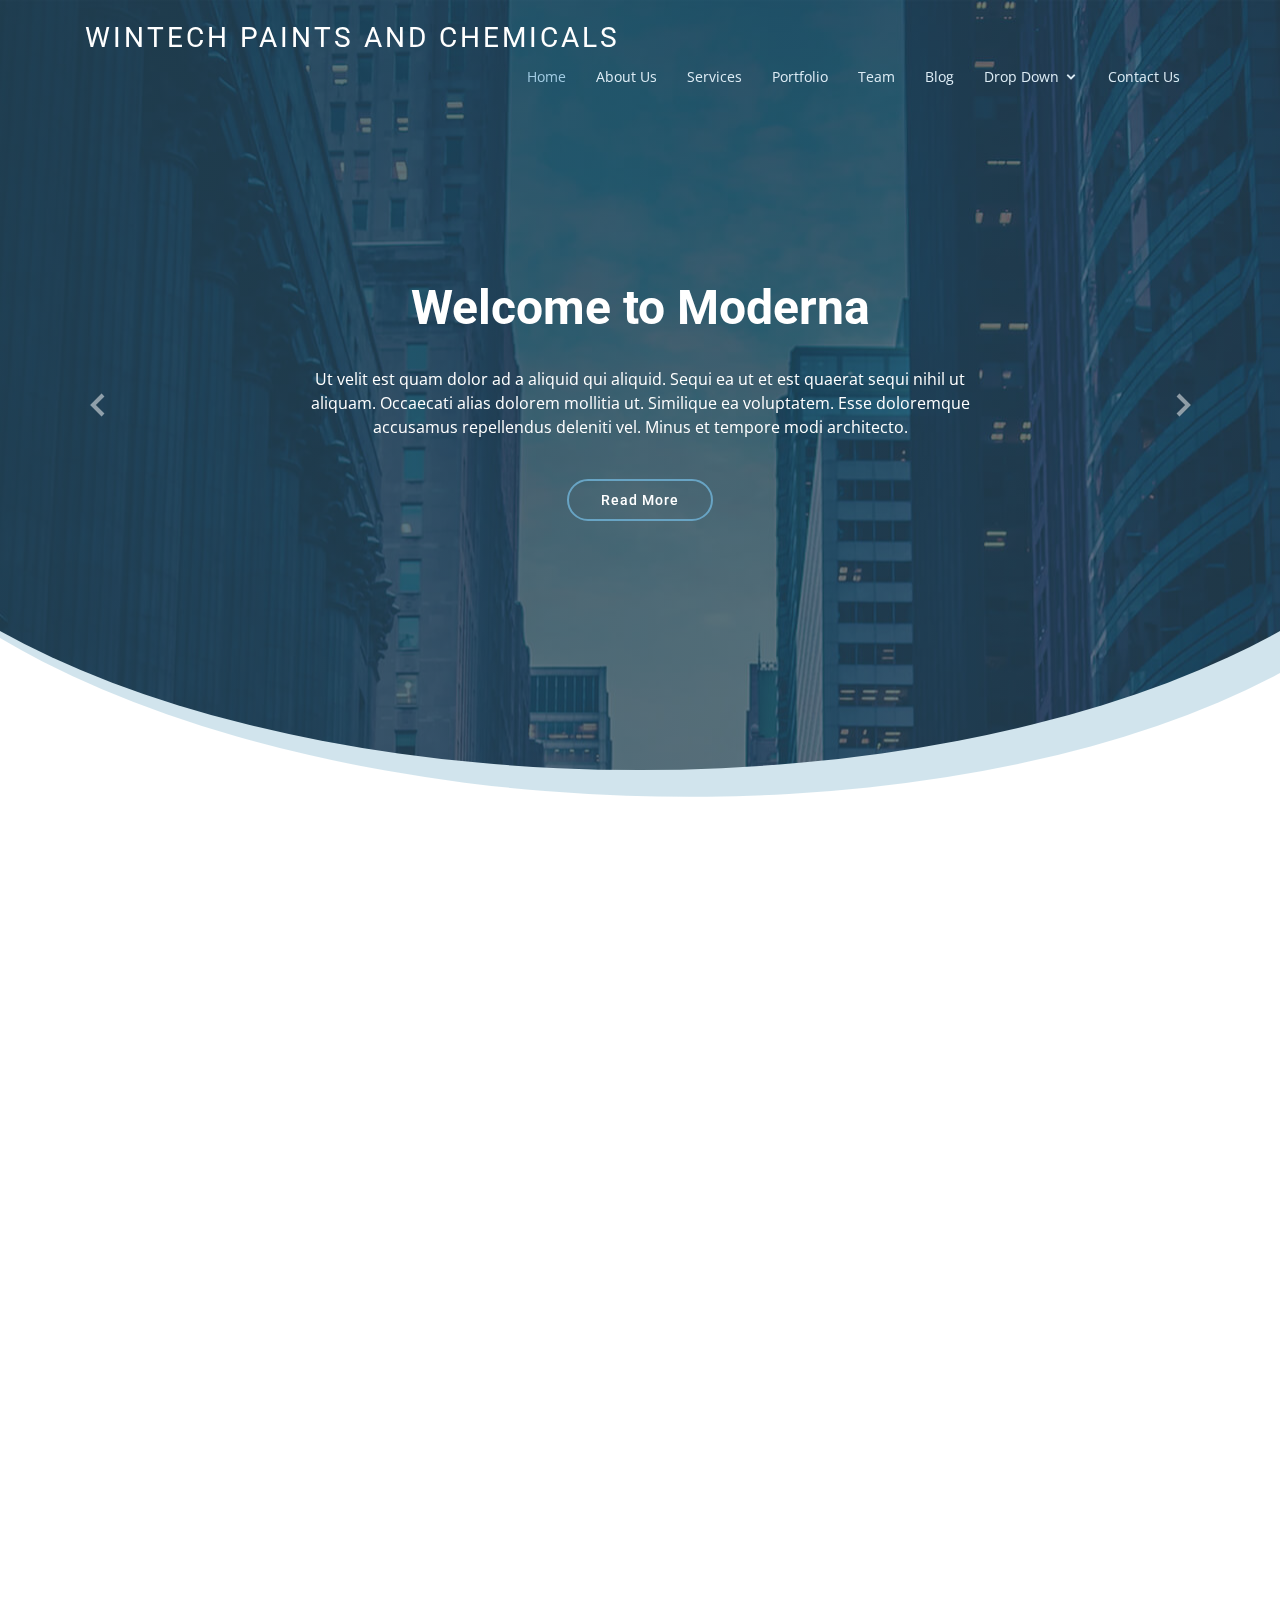
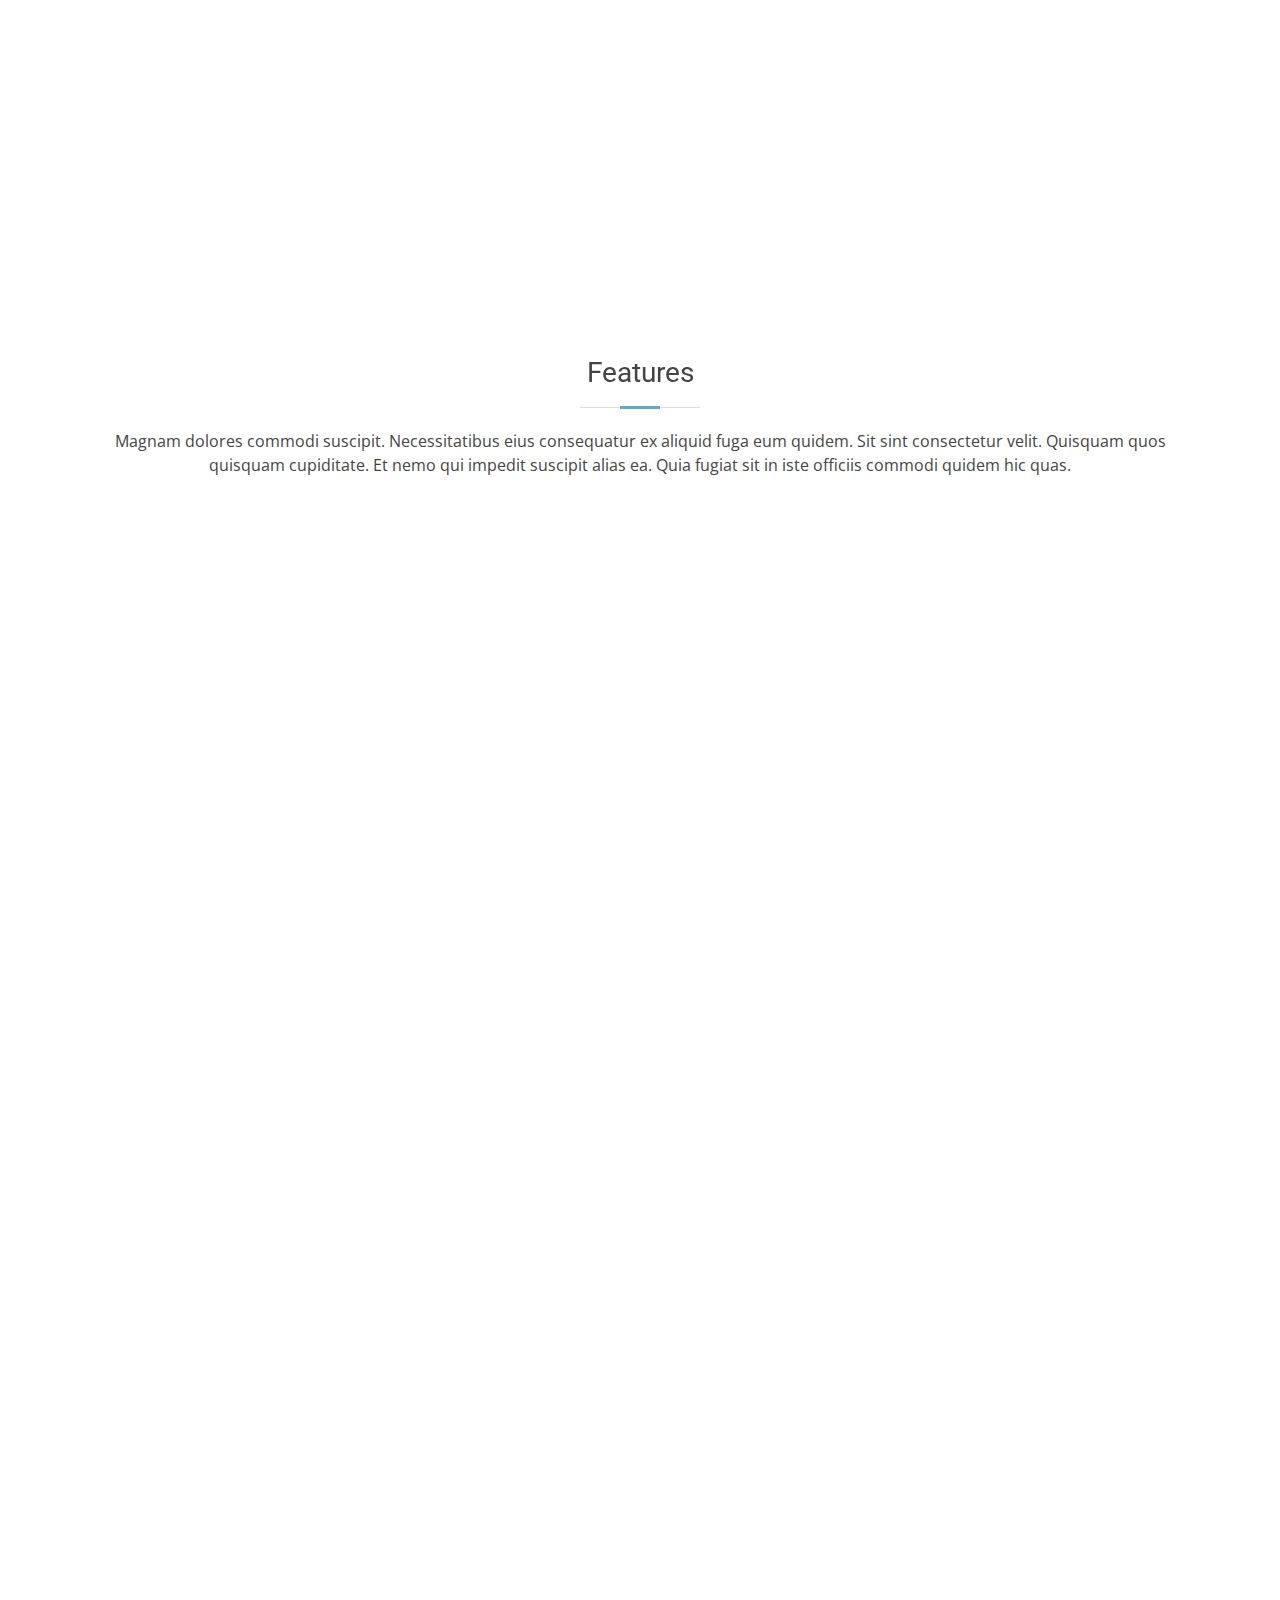
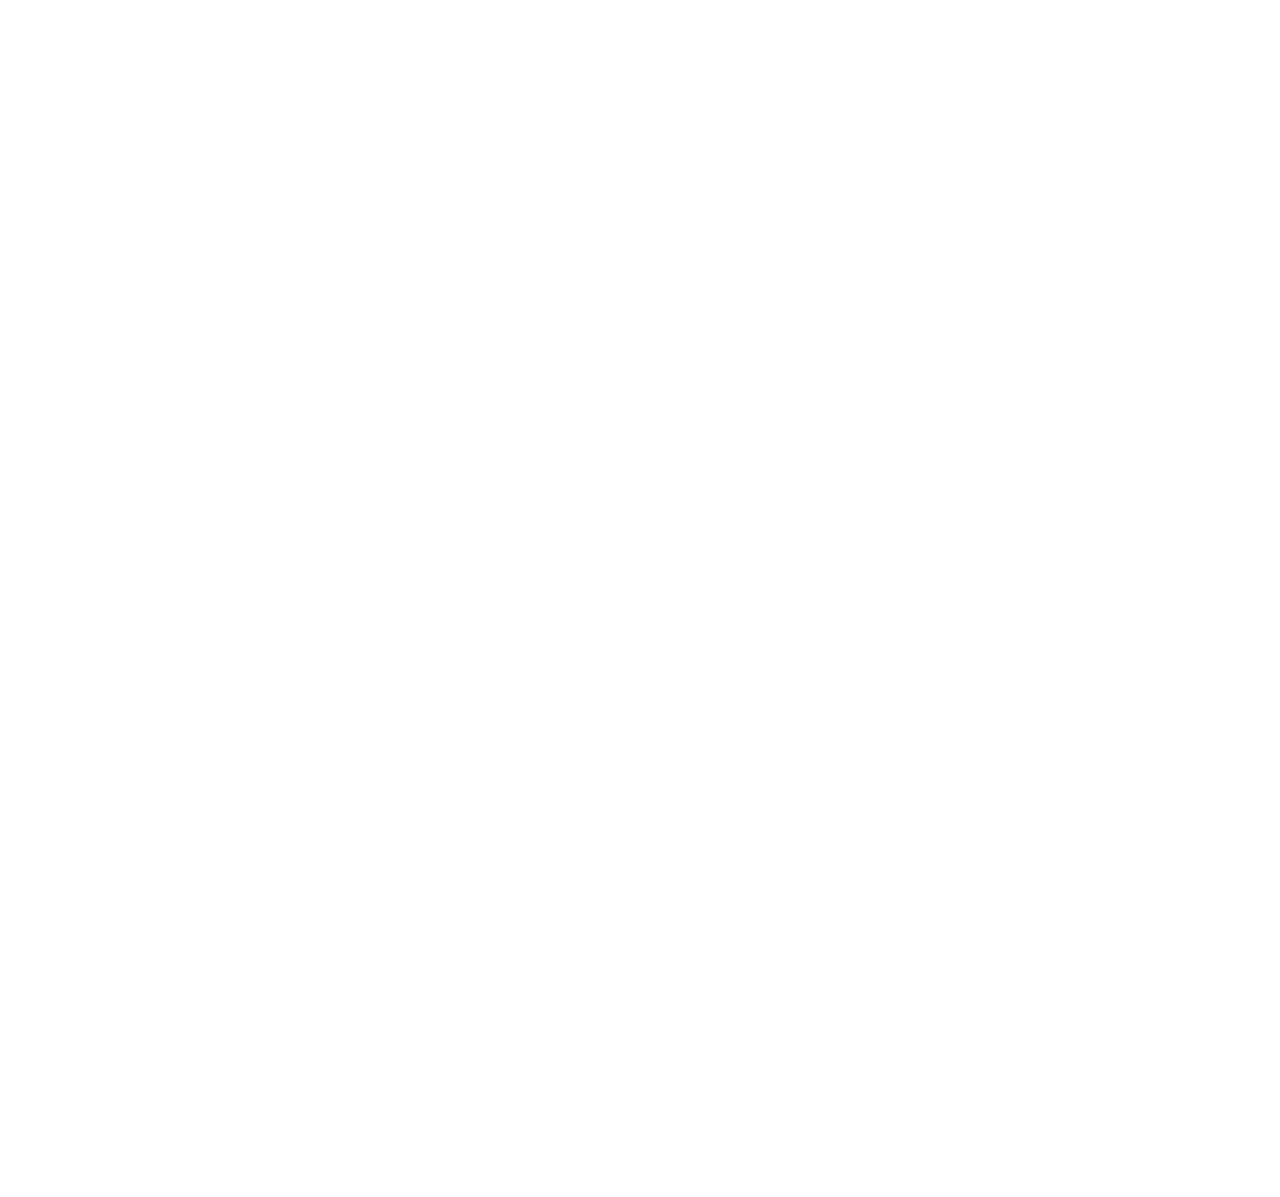
==== index.html @ ef83d068 "first commit" ====
<!DOCTYPE html>
<html lang="en">

<head>
  <meta charset="utf-8">
  <meta content="width=device-width, initial-scale=1.0" name="viewport">

  <title>Wintech paints and chemicals</title>
  <meta content="" name="descriptison">
  <meta content="" name="keywords">

  <!-- Favicons -->
  <link href="assets/img/favicon.png" rel="icon">
  <link href="assets/img/apple-touch-icon.png" rel="apple-touch-icon">

  <!-- Google Fonts -->
  <link href="https://fonts.googleapis.com/css?family=Open+Sans:300,300i,400,400i,600,600i,700,700i|Roboto:300,300i,400,400i,500,500i,700,700i&display=swap" rel="stylesheet">

  <!-- Vendor CSS Files -->
  <link href="assets/vendor/bootstrap/css/bootstrap.min.css" rel="stylesheet">
  <link href="assets/vendor/animate.css/animate.min.css" rel="stylesheet">
  <link href="assets/vendor/icofont/icofont.min.css" rel="stylesheet">
  <link href="assets/vendor/boxicons/css/boxicons.min.css" rel="stylesheet">
  <link href="assets/vendor/venobox/venobox.css" rel="stylesheet">
  <link href="assets/vendor/owl.carousel/assets/owl.carousel.min.css" rel="stylesheet">
  <link href="assets/vendor/aos/aos.css" rel="stylesheet">

  <!-- Template Main CSS File -->
  <link href="assets/css/style.css" rel="stylesheet">

  <!-- =======================================================
  * Template Name: Moderna - v2.0.0
  * Template URL: https://bootstrapmade.com/free-bootstrap-template-corporate-moderna/
  * Author: BootstrapMade.com
  * License: https://bootstrapmade.com/license/
  ======================================================== -->
</head>

<body>

  <!-- ======= Header ======= -->
  <header id="header" class="fixed-top header-transparent">
    <div class="container">

      <div class="logo float-left">
        <h1 class="text-light"><a href="index.html"><span>Wintech paints and chemicals</span></a></h1>
        <!-- Uncomment below if you prefer to use an image logo -->
        <!-- <a href="index.html"><img src="assets/img/logo.png" alt="" class="img-fluid"></a>-->
      </div>

      <nav class="nav-menu float-right d-none d-lg-block">
        <ul>
          <li class="active"><a href="index.html">Home</a></li>
          <li><a href="about.html">About Us</a></li>
          <li><a href="services.html">Services</a></li>
          <li><a href="portfolio.html">Portfolio</a></li>
          <li><a href="team.html">Team</a></li>
          <li><a href="blog.html">Blog</a></li>
          <li class="drop-down"><a href="">Drop Down</a>
            <ul>
              <li><a href="#">Drop Down 1</a></li>
              <li class="drop-down"><a href="#">Drop Down 2</a>
                <ul>
                  <li><a href="#">Deep Drop Down 1</a></li>
                  <li><a href="#">Deep Drop Down 2</a></li>
                  <li><a href="#">Deep Drop Down 3</a></li>
                  <li><a href="#">Deep Drop Down 4</a></li>
                  <li><a href="#">Deep Drop Down 5</a></li>
                </ul>
              </li>
              <li><a href="#">Drop Down 3</a></li>
              <li><a href="#">Drop Down 4</a></li>
              <li><a href="#">Drop Down 5</a></li>
            </ul>
          </li>
          <li><a href="contact.html">Contact Us</a></li>
        </ul>
      </nav><!-- .nav-menu -->

    </div>
  </header><!-- End Header -->

  <!-- ======= Hero Section ======= -->
  <section id="hero" class="d-flex justify-cntent-center align-items-center">
    <div id="heroCarousel" class="container carousel carousel-fade" data-ride="carousel">

      <!-- Slide 1 -->
      <div class="carousel-item active">
        <div class="carousel-container">
          <h2 class="animated fadeInDown">Welcome to <span>Moderna</span></h2>
          <p class="animated fadeInUp">Ut velit est quam dolor ad a aliquid qui aliquid. Sequi ea ut et est quaerat sequi nihil ut aliquam. Occaecati alias dolorem mollitia ut. Similique ea voluptatem. Esse doloremque accusamus repellendus deleniti vel. Minus et tempore modi architecto.</p>
          <a href="" class="btn-get-started animated fadeInUp">Read More</a>
        </div>
      </div>

      <!-- Slide 2 -->
      <div class="carousel-item">
        <div class="carousel-container">
          <h2 class="animated fadeInDown">Lorem Ipsum Dolor</h2>
          <p class="animated fadeInUp">Ut velit est quam dolor ad a aliquid qui aliquid. Sequi ea ut et est quaerat sequi nihil ut aliquam. Occaecati alias dolorem mollitia ut. Similique ea voluptatem. Esse doloremque accusamus repellendus deleniti vel. Minus et tempore modi architecto.</p>
          <a href="" class="btn-get-started animated fadeInUp">Read More</a>
        </div>
      </div>

      <!-- Slide 3 -->
      <div class="carousel-item">
        <div class="carousel-container">
          <h2 class="animated fadeInDown">Sequi ea ut et est quaerat</h2>
          <p class="animated fadeInUp">Ut velit est quam dolor ad a aliquid qui aliquid. Sequi ea ut et est quaerat sequi nihil ut aliquam. Occaecati alias dolorem mollitia ut. Similique ea voluptatem. Esse doloremque accusamus repellendus deleniti vel. Minus et tempore modi architecto.</p>
          <a href="" class="btn-get-started animated fadeInUp">Read More</a>
        </div>
      </div>

      <a class="carousel-control-prev" href="#heroCarousel" role="button" data-slide="prev">
        <span class="carousel-control-prev-icon bx bx-chevron-left" aria-hidden="true"></span>
        <span class="sr-only">Previous</span>
      </a>

      <a class="carousel-control-next" href="#heroCarousel" role="button" data-slide="next">
        <span class="carousel-control-next-icon bx bx-chevron-right" aria-hidden="true"></span>
        <span class="sr-only">Next</span>
      </a>

    </div>
  </section><!-- End Hero -->

  <main id="main">

    <!-- ======= Services Section ======= -->
    <section class="services">
      <div class="container">

        <div class="row">
          <div class="col-md-6 col-lg-3 d-flex align-items-stretch" data-aos="fade-up">
            <div class="icon-box icon-box-pink">
              <div class="icon"><i class="bx bxl-dribbble"></i></div>
              <h4 class="title"><a href="">Lorem Ipsum</a></h4>
              <p class="description">Voluptatum deleniti atque corrupti quos dolores et quas molestias excepturi sint occaecati cupiditate non provident</p>
            </div>
          </div>

          <div class="col-md-6 col-lg-3 d-flex align-items-stretch" data-aos="fade-up" data-aos-delay="100">
            <div class="icon-box icon-box-cyan">
              <div class="icon"><i class="bx bx-file"></i></div>
              <h4 class="title"><a href="">Sed ut perspiciatis</a></h4>
              <p class="description">Duis aute irure dolor in reprehenderit in voluptate velit esse cillum dolore eu fugiat nulla pariatur</p>
            </div>
          </div>

          <div class="col-md-6 col-lg-3 d-flex align-items-stretch" data-aos="fade-up" data-aos-delay="200">
            <div class="icon-box icon-box-green">
              <div class="icon"><i class="bx bx-tachometer"></i></div>
              <h4 class="title"><a href="">Magni Dolores</a></h4>
              <p class="description">Excepteur sint occaecat cupidatat non proident, sunt in culpa qui officia deserunt mollit anim id est laborum</p>
            </div>
          </div>

          <div class="col-md-6 col-lg-3 d-flex align-items-stretch" data-aos="fade-up" data-aos-delay="200">
            <div class="icon-box icon-box-blue">
              <div class="icon"><i class="bx bx-world"></i></div>
              <h4 class="title"><a href="">Nemo Enim</a></h4>
              <p class="description">At vero eos et accusamus et iusto odio dignissimos ducimus qui blanditiis praesentium voluptatum deleniti atque</p>
            </div>
          </div>

        </div>

      </div>
    </section><!-- End Services Section -->

    <!-- ======= Why Us Section ======= -->
    <section class="why-us section-bg" data-aos="fade-up" date-aos-delay="200">
      <div class="container">

        <div class="row">
          <div class="col-lg-6 video-box">
            <img src="assets/img/why-us.jpg" class="img-fluid" alt="">
            <a href="https://www.youtube.com/watch?v=jDDaplaOz7Q" class="venobox play-btn mb-4" data-vbtype="video" data-autoplay="true"></a>
          </div>

          <div class="col-lg-6 d-flex flex-column justify-content-center p-5">

            <div class="icon-box">
              <div class="icon"><i class="bx bx-fingerprint"></i></div>
              <h4 class="title"><a href="">Lorem Ipsum</a></h4>
              <p class="description">Voluptatum deleniti atque corrupti quos dolores et quas molestias excepturi sint occaecati cupiditate non provident</p>
            </div>

            <div class="icon-box">
              <div class="icon"><i class="bx bx-gift"></i></div>
              <h4 class="title"><a href="">Nemo Enim</a></h4>
              <p class="description">At vero eos et accusamus et iusto odio dignissimos ducimus qui blanditiis praesentium voluptatum deleniti atque</p>
            </div>

          </div>
        </div>

      </div>
    </section><!-- End Why Us Section -->

    <!-- ======= Features Section ======= -->
    <section class="features">
      <div class="container">

        <div class="section-title">
          <h2>Features</h2>
          <p>Magnam dolores commodi suscipit. Necessitatibus eius consequatur ex aliquid fuga eum quidem. Sit sint consectetur velit. Quisquam quos quisquam cupiditate. Et nemo qui impedit suscipit alias ea. Quia fugiat sit in iste officiis commodi quidem hic quas.</p>
        </div>

        <div class="row" data-aos="fade-up">
          <div class="col-md-5">
            <img src="assets/img/features-1.svg" class="img-fluid" alt="">
          </div>
          <div class="col-md-7 pt-4">
            <h3>Voluptatem dignissimos provident quasi corporis voluptates sit assumenda.</h3>
            <p class="font-italic">
              Lorem ipsum dolor sit amet, consectetur adipiscing elit, sed do eiusmod tempor incididunt ut labore et dolore
              magna aliqua.
            </p>
            <ul>
              <li><i class="icofont-check"></i> Ullamco laboris nisi ut aliquip ex ea commodo consequat.</li>
              <li><i class="icofont-check"></i> Duis aute irure dolor in reprehenderit in voluptate velit.</li>
            </ul>
          </div>
        </div>

        <div class="row" data-aos="fade-up">
          <div class="col-md-5 order-1 order-md-2">
            <img src="assets/img/features-2.svg" class="img-fluid" alt="">
          </div>
          <div class="col-md-7 pt-5 order-2 order-md-1">
            <h3>Corporis temporibus maiores provident</h3>
            <p class="font-italic">
              Lorem ipsum dolor sit amet, consectetur adipiscing elit, sed do eiusmod tempor incididunt ut labore et dolore
              magna aliqua.
            </p>
            <p>
              Ullamco laboris nisi ut aliquip ex ea commodo consequat. Duis aute irure dolor in reprehenderit in voluptate
              velit esse cillum dolore eu fugiat nulla pariatur. Excepteur sint occaecat cupidatat non proident, sunt in
              culpa qui officia deserunt mollit anim id est laborum
            </p>
          </div>
        </div>

        <div class="row" data-aos="fade-up">
          <div class="col-md-5">
            <img src="assets/img/features-3.svg" class="img-fluid" alt="">
          </div>
          <div class="col-md-7 pt-5">
            <h3>Sunt consequatur ad ut est nulla consectetur reiciendis animi voluptas</h3>
            <p>Cupiditate placeat cupiditate placeat est ipsam culpa. Delectus quia minima quod. Sunt saepe odit aut quia voluptatem hic voluptas dolor doloremque.</p>
            <ul>
              <li><i class="icofont-check"></i> Ullamco laboris nisi ut aliquip ex ea commodo consequat.</li>
              <li><i class="icofont-check"></i> Duis aute irure dolor in reprehenderit in voluptate velit.</li>
              <li><i class="icofont-check"></i> Facilis ut et voluptatem aperiam. Autem soluta ad fugiat.</li>
            </ul>
          </div>
        </div>

        <div class="row" data-aos="fade-up">
          <div class="col-md-5 order-1 order-md-2">
            <img src="assets/img/features-4.svg" class="img-fluid" alt="">
          </div>
          <div class="col-md-7 pt-5 order-2 order-md-1">
            <h3>Quas et necessitatibus eaque impedit ipsum animi consequatur incidunt in</h3>
            <p class="font-italic">
              Lorem ipsum dolor sit amet, consectetur adipiscing elit, sed do eiusmod tempor incididunt ut labore et dolore
              magna aliqua.
            </p>
            <p>
              Ullamco laboris nisi ut aliquip ex ea commodo consequat. Duis aute irure dolor in reprehenderit in voluptate
              velit esse cillum dolore eu fugiat nulla pariatur. Excepteur sint occaecat cupidatat non proident, sunt in
              culpa qui officia deserunt mollit anim id est laborum
            </p>
          </div>
        </div>

      </div>
    </section><!-- End Features Section -->

  </main><!-- End #main -->

  <!-- ======= Footer ======= -->
  <footer id="footer" data-aos="fade-up" data-aos-easing="ease-in-out" data-aos-duration="500">

    <div class="footer-newsletter">
      <div class="container">
        <div class="row">
          <div class="col-lg-6">
            <h4>Our Newsletter</h4>
            <p>Tamen quem nulla quae legam multos aute sint culpa legam noster magna</p>
          </div>
          <div class="col-lg-6">
            <form action="" method="post">
              <input type="email" name="email"><input type="submit" value="Subscribe">
            </form>
          </div>
        </div>
      </div>
    </div>

    <div class="footer-top">
      <div class="container">
        <div class="row">

          <div class="col-lg-3 col-md-6 footer-links">
            <h4>Useful Links</h4>
            <ul>
              <li><i class="bx bx-chevron-right"></i> <a href="#">Home</a></li>
              <li><i class="bx bx-chevron-right"></i> <a href="#">About us</a></li>
              <li><i class="bx bx-chevron-right"></i> <a href="#">Services</a></li>
              <li><i class="bx bx-chevron-right"></i> <a href="#">Terms of service</a></li>
              <li><i class="bx bx-chevron-right"></i> <a href="#">Privacy policy</a></li>
            </ul>
          </div>

          <div class="col-lg-3 col-md-6 footer-links">
            <h4>Our Services</h4>
            <ul>
              <li><i class="bx bx-chevron-right"></i> <a href="#">Web Design</a></li>
              <li><i class="bx bx-chevron-right"></i> <a href="#">Web Development</a></li>
              <li><i class="bx bx-chevron-right"></i> <a href="#">Product Management</a></li>
              <li><i class="bx bx-chevron-right"></i> <a href="#">Marketing</a></li>
              <li><i class="bx bx-chevron-right"></i> <a href="#">Graphic Design</a></li>
            </ul>
          </div>

          <div class="col-lg-3 col-md-6 footer-contact">
            <h4>Contact Us</h4>
            <p>
              A108 Adam Street <br>
              New York, NY 535022<br>
              United States <br><br>
              <strong>Phone:</strong> +1 5589 55488 55<br>
              <strong>Email:</strong> info@example.com<br>
            </p>

          </div>

          <div class="col-lg-3 col-md-6 footer-info">
            <h3>About Moderna</h3>
            <p>Cras fermentum odio eu feugiat lide par naso tierra. Justo eget nada terra videa magna derita valies darta donna mare fermentum iaculis eu non diam phasellus.</p>
            <div class="social-links mt-3">
              <a href="#" class="twitter"><i class="bx bxl-twitter"></i></a>
              <a href="#" class="facebook"><i class="bx bxl-facebook"></i></a>
              <a href="#" class="instagram"><i class="bx bxl-instagram"></i></a>
              <a href="#" class="linkedin"><i class="bx bxl-linkedin"></i></a>
            </div>
          </div>

        </div>
      </div>
    </div>

    <div class="container">
      <div class="copyright">
        &copy; Copyright <strong><span>Moderna</span></strong>. All Rights Reserved
      </div>
      <div class="credits">
        <!-- All the links in the footer should remain intact. -->
        <!-- You can delete the links only if you purchased the pro version. -->
        <!-- Licensing information: https://bootstrapmade.com/license/ -->
        <!-- Purchase the pro version with working PHP/AJAX contact form: https://bootstrapmade.com/free-bootstrap-template-corporate-moderna/ -->
        Designed by <a href="https://bootstrapmade.com/">BootstrapMade</a>
      </div>
    </div>
  </footer><!-- End Footer -->

  <a href="#" class="back-to-top"><i class="icofont-simple-up"></i></a>

  <!-- Vendor JS Files -->
  <script src="assets/vendor/jquery/jquery.min.js"></script>
  <script src="assets/vendor/bootstrap/js/bootstrap.bundle.min.js"></script>
  <script src="assets/vendor/jquery.easing/jquery.easing.min.js"></script>
  <script src="assets/vendor/php-email-form/validate.js"></script>
  <script src="assets/vendor/venobox/venobox.min.js"></script>
  <script src="assets/vendor/waypoints/jquery.waypoints.min.js"></script>
  <script src="assets/vendor/counterup/counterup.min.js"></script>
  <script src="assets/vendor/owl.carousel/owl.carousel.min.js"></script>
  <script src="assets/vendor/isotope-layout/isotope.pkgd.min.js"></script>
  <script src="assets/vendor/aos/aos.js"></script>

  <!-- Template Main JS File -->
  <script src="assets/js/main.js"></script>

</body>

</html>
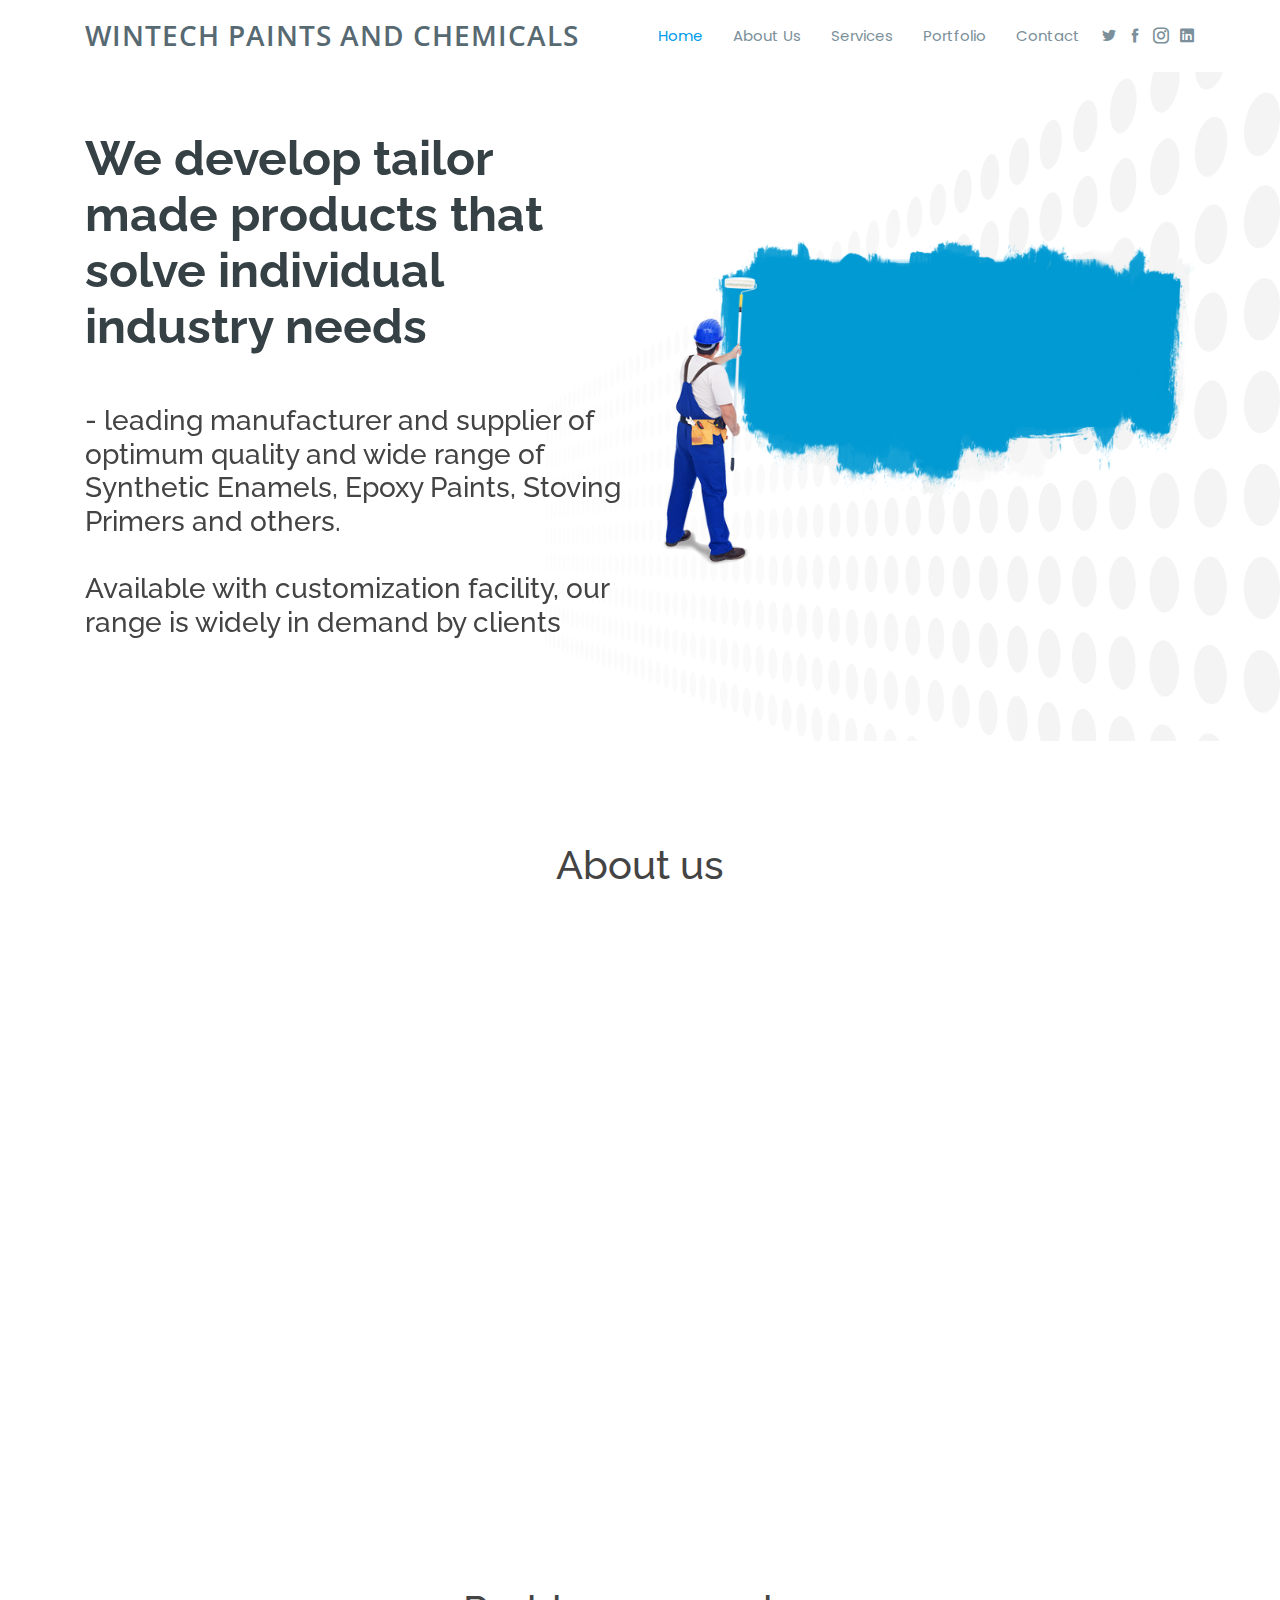
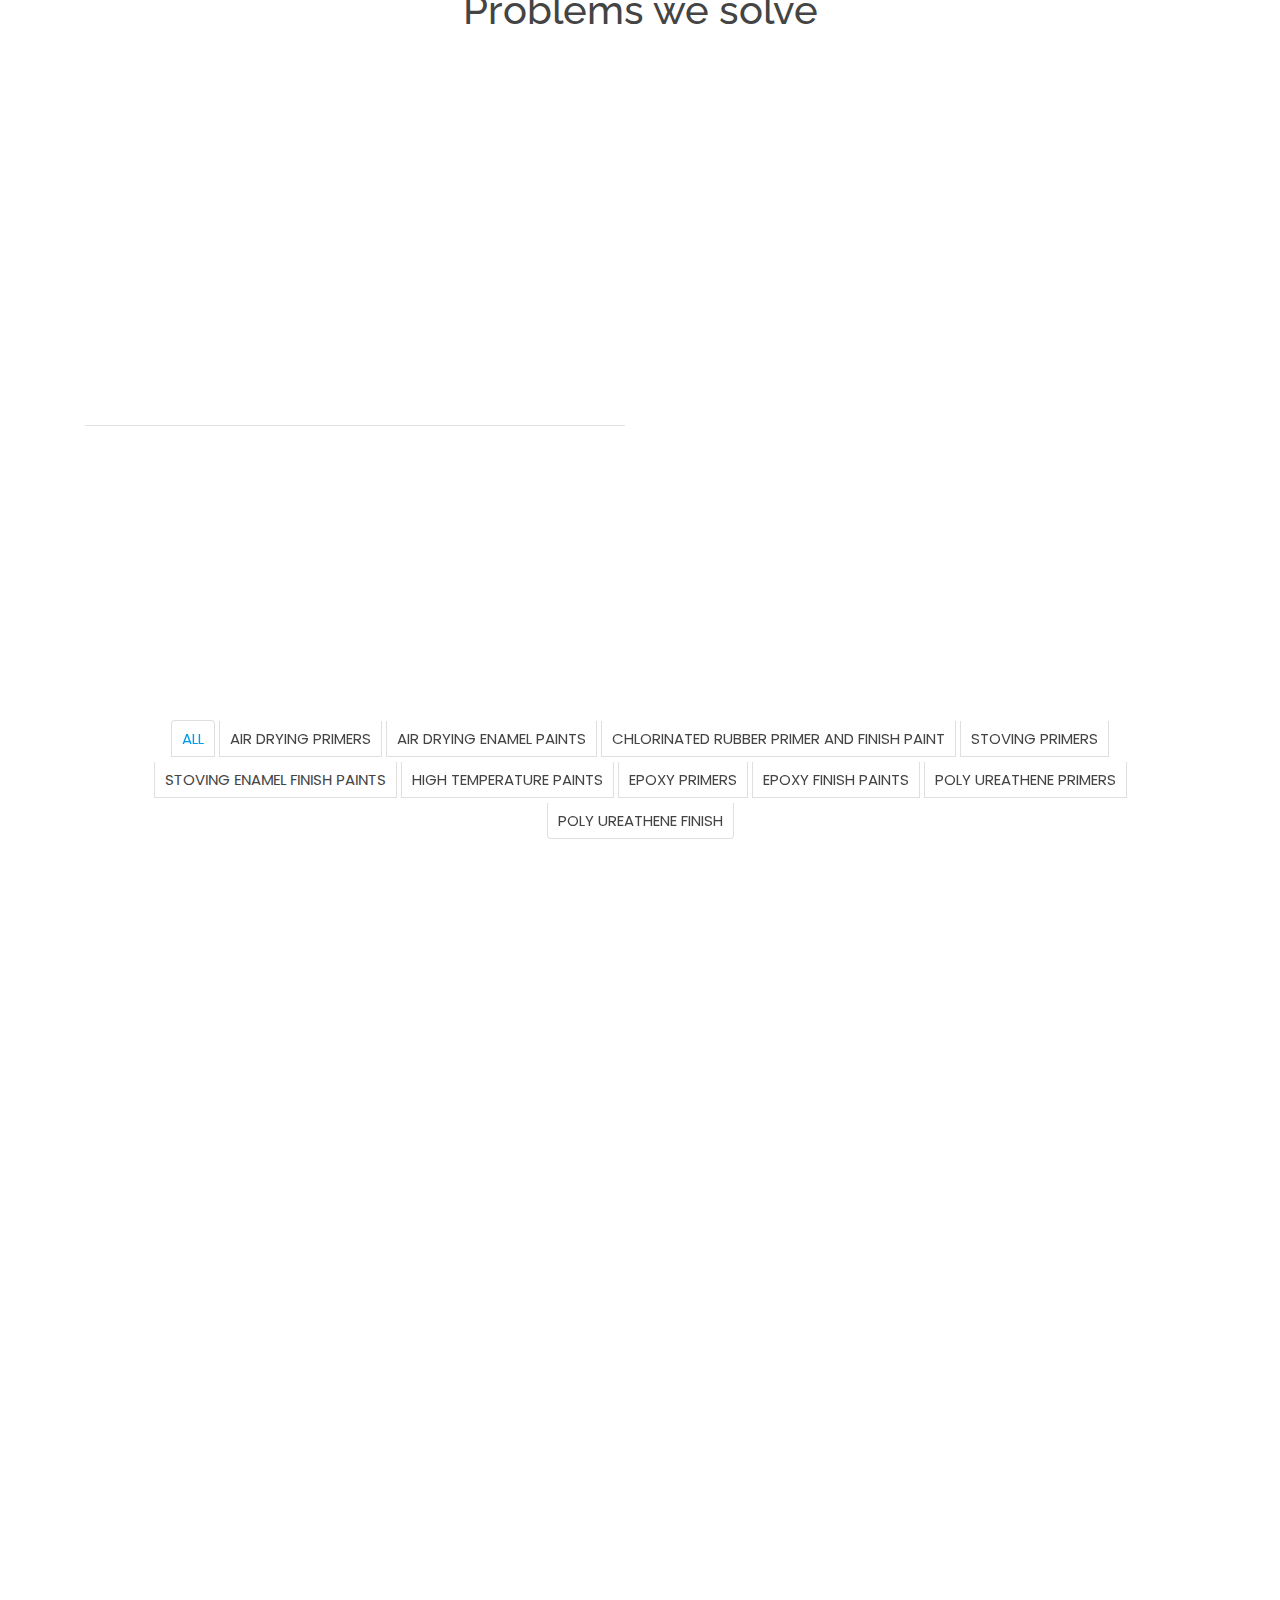
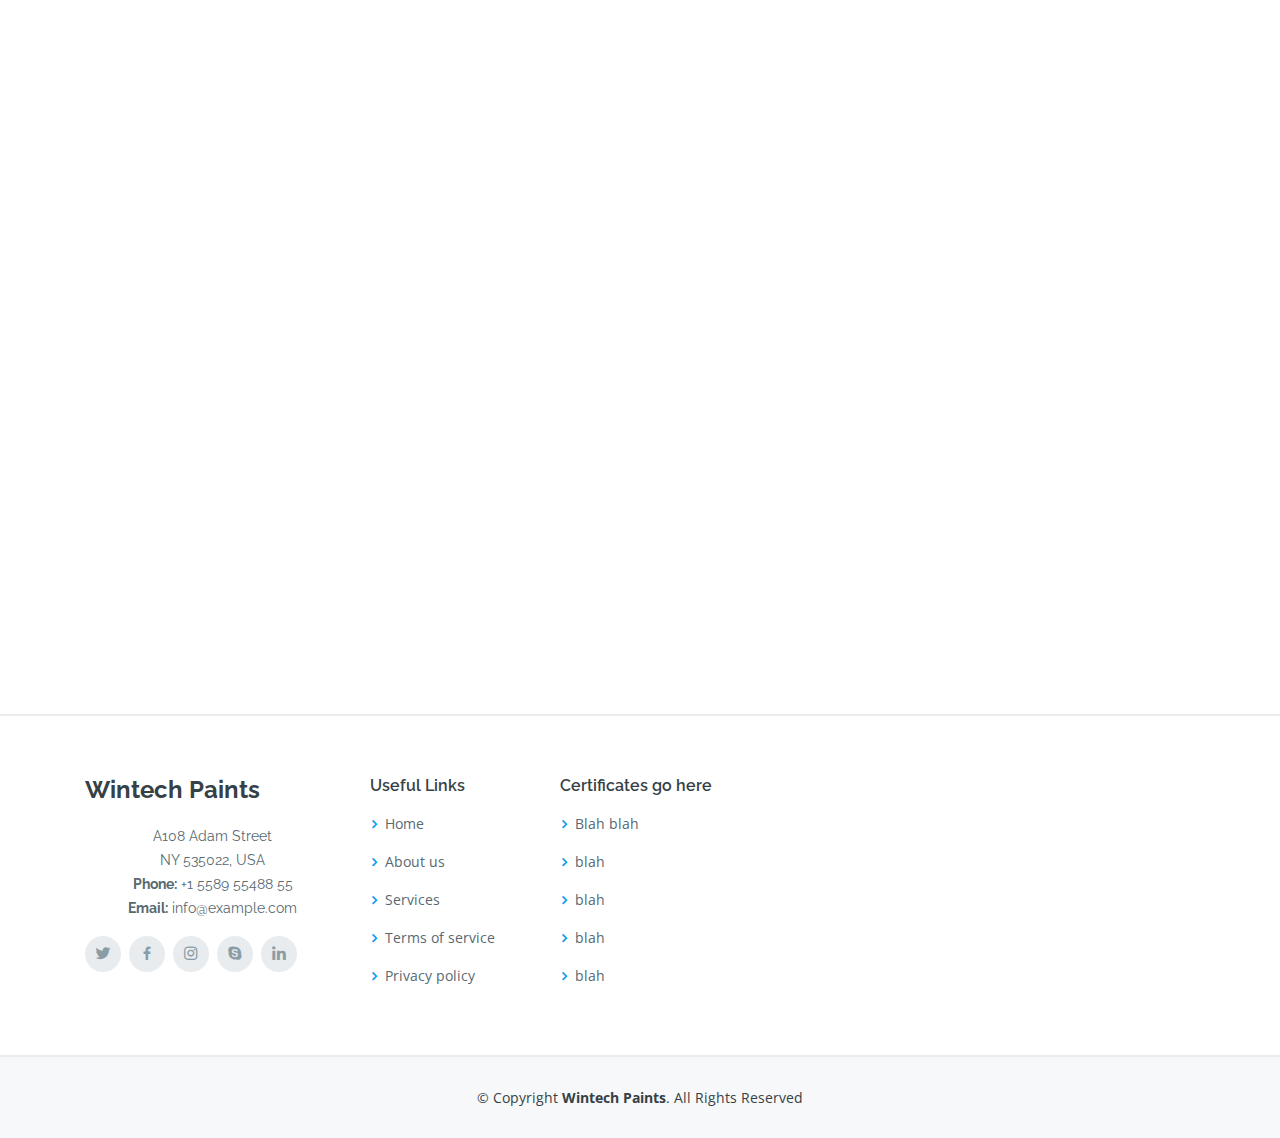
==== commit 5f61961a: "latest commits" ====
--- a/index.html
+++ b/index.html
@@ -1,11 +1,11 @@
-<!DOCTYPE html>
+  <!DOCTYPE html>
 <html lang="en">
 
-<head>
+<head style="background-image: url("assets/img/colors.png");>
   <meta charset="utf-8">
   <meta content="width=device-width, initial-scale=1.0" name="viewport">
 
-  <title>Wintech paints and chemicals</title>
+  <title>WINTECH PAINTS AND CHEMICALS</title>
   <meta content="" name="descriptison">
   <meta content="" name="keywords">
 
@@ -14,11 +14,10 @@
   <link href="assets/img/apple-touch-icon.png" rel="apple-touch-icon">
 
   <!-- Google Fonts -->
-  <link href="https://fonts.googleapis.com/css?family=Open+Sans:300,300i,400,400i,600,600i,700,700i|Roboto:300,300i,400,400i,500,500i,700,700i&display=swap" rel="stylesheet">
+  <link href="https://fonts.googleapis.com/css?family=Open+Sans:300,300i,400,400i,600,600i,700,700i|Raleway:300,300i,400,400i,500,500i,600,600i,700,700i|Poppins:300,300i,400,400i,500,500i,600,600i,700,700i" rel="stylesheet">
 
   <!-- Vendor CSS Files -->
   <link href="assets/vendor/bootstrap/css/bootstrap.min.css" rel="stylesheet">
-  <link href="assets/vendor/animate.css/animate.min.css" rel="stylesheet">
   <link href="assets/vendor/icofont/icofont.min.css" rel="stylesheet">
   <link href="assets/vendor/boxicons/css/boxicons.min.css" rel="stylesheet">
   <link href="assets/vendor/venobox/venobox.css" rel="stylesheet">
@@ -29,281 +28,858 @@
   <link href="assets/css/style.css" rel="stylesheet">
 
   <!-- =======================================================
-  * Template Name: Moderna - v2.0.0
-  * Template URL: https://bootstrapmade.com/free-bootstrap-template-corporate-moderna/
+  * Template Name: Scaffold - v2.0.0
+  * Template URL: https://bootstrapmade.com/scaffold-bootstrap-metro-style-template/
   * Author: BootstrapMade.com
   * License: https://bootstrapmade.com/license/
   ======================================================== -->
 </head>
 
-<body>
+<body style="background-image: url("assets/img/colors.png");>
 
   <!-- ======= Header ======= -->
-  <header id="header" class="fixed-top header-transparent">
-    <div class="container">
-
-      <div class="logo float-left">
-        <h1 class="text-light"><a href="index.html"><span>Wintech paints and chemicals</span></a></h1>
+  <header id="header" class="fixed-top">
+    <div class="container d-flex">
+
+      <div class="logo mr-auto">
+        <h1 class="text-light"><a href="index.html"><span>WINTECH PAINTS AND CHEMICALS</span></a></h1>
         <!-- Uncomment below if you prefer to use an image logo -->
         <!-- <a href="index.html"><img src="assets/img/logo.png" alt="" class="img-fluid"></a>-->
       </div>
 
-      <nav class="nav-menu float-right d-none d-lg-block">
+      <nav class="nav-menu d-none d-lg-block">
         <ul>
           <li class="active"><a href="index.html">Home</a></li>
-          <li><a href="about.html">About Us</a></li>
-          <li><a href="services.html">Services</a></li>
-          <li><a href="portfolio.html">Portfolio</a></li>
-          <li><a href="team.html">Team</a></li>
-          <li><a href="blog.html">Blog</a></li>
-          <li class="drop-down"><a href="">Drop Down</a>
-            <ul>
-              <li><a href="#">Drop Down 1</a></li>
-              <li class="drop-down"><a href="#">Drop Down 2</a>
+<!--           <li class="drop-down"><a href="">About</a> -->
+ <!--            <ul> -->
+              <li><a href="#about">About Us</a></li>
+<!--               <li><a href="#team">Team</a></li>
+              <li><a href="#testimonials">Testimonials</a></li>
+              <li class="drop-down"><a href="#">Deep Drop Down</a>
                 <ul>
                   <li><a href="#">Deep Drop Down 1</a></li>
                   <li><a href="#">Deep Drop Down 2</a></li>
                   <li><a href="#">Deep Drop Down 3</a></li>
                   <li><a href="#">Deep Drop Down 4</a></li>
                   <li><a href="#">Deep Drop Down 5</a></li>
-                </ul>
+                </ul> -->
               </li>
-              <li><a href="#">Drop Down 3</a></li>
-              <li><a href="#">Drop Down 4</a></li>
-              <li><a href="#">Drop Down 5</a></li>
-            </ul>
+  <!--           </ul> -->
           </li>
-          <li><a href="contact.html">Contact Us</a></li>
+          <li><a href="#services">Services</a></li>
+          <li><a href="#portfolio">Portfolio</a></li>
+<!--           <li><a href="#pricing">Pricing</a></li> -->
+
+          <li><a href="#contact">Contact</a></li>
+
         </ul>
       </nav><!-- .nav-menu -->
 
+      <div class="header-social-links">
+        <a href="#" class="twitter"><i class="icofont-twitter"></i></a>
+        <a href="#" class="facebook"><i class="icofont-facebook"></i></a>
+        <a href="#" class="instagram"><i class="icofont-instagram"></i></a>
+        <a href="#" class="linkedin"><i class="icofont-linkedin"></i></i></a>
+      </div>
+
     </div>
   </header><!-- End Header -->
 
   <!-- ======= Hero Section ======= -->
-  <section id="hero" class="d-flex justify-cntent-center align-items-center">
-    <div id="heroCarousel" class="container carousel carousel-fade" data-ride="carousel">
-
-      <!-- Slide 1 -->
-      <div class="carousel-item active">
-        <div class="carousel-container">
-          <h2 class="animated fadeInDown">Welcome to <span>Moderna</span></h2>
-          <p class="animated fadeInUp">Ut velit est quam dolor ad a aliquid qui aliquid. Sequi ea ut et est quaerat sequi nihil ut aliquam. Occaecati alias dolorem mollitia ut. Similique ea voluptatem. Esse doloremque accusamus repellendus deleniti vel. Minus et tempore modi architecto.</p>
-          <a href="" class="btn-get-started animated fadeInUp">Read More</a>
+  <section id="hero">
+
+    <div class="container">
+      <div class="row">
+        <div class="col-lg-6 pt-5 pt-lg-0 order-2 order-lg-1 d-flex flex-column justify-content-center" data-aos="fade-up">
+          <div>
+            <h1 style="padding-bottom: 30px">We develop tailor made products that solve individual industry needs</h1>
+            <h3> - leading manufacturer and supplier of optimum quality and wide range of Synthetic Enamels, Epoxy Paints, Stoving Primers and others. <br><br>Available with customization facility, our range is widely in demand by clients <br><br></h3>
+            <!-- <a href="#about" class="btn-get-started scrollto">Get Started</a> -->
+          </div>
+        </div>
+        <div class="col-lg-6 order-1 order-lg-2 hero-img" data-aos="fade-left">
+          <img src="assets/img/painter.png" class="img-fluid" alt="">
         </div>
       </div>
-
-      <!-- Slide 2 -->
-      <div class="carousel-item">
-        <div class="carousel-container">
-          <h2 class="animated fadeInDown">Lorem Ipsum Dolor</h2>
-          <p class="animated fadeInUp">Ut velit est quam dolor ad a aliquid qui aliquid. Sequi ea ut et est quaerat sequi nihil ut aliquam. Occaecati alias dolorem mollitia ut. Similique ea voluptatem. Esse doloremque accusamus repellendus deleniti vel. Minus et tempore modi architecto.</p>
-          <a href="" class="btn-get-started animated fadeInUp">Read More</a>
-        </div>
+    </div>
+
+  </section><!-- End Hero -->
+
+  <main id="main">
+
+    <!-- ======= About Section ======= -->
+    <section id="about" class="about">
+      <div class="container" >
+        <h1 style="text-align: center; padding-bottom: 30px">About us</h1>
+        <div class="row">
+          <div class="col-lg-6" data-aos="zoom-in">
+            <img src="assets/img/colors2.png" class="img-fluid" alt="">
+          </div>
+          <div class="col-lg-6 d-flex flex-column justify-contents-center" data-aos="fade-left">
+            <div class="content pt-4 pt-lg-0">
+              <p class="font-italic" style="font-size: 18px">
+                The company was started to manufacture industrial paints to cater the needs of manufacturing  industries. We have a strong commitment to the protective coatings industry and take an active role in corrosion control, auto motive refinishes . We are doing continuous improvement in our products to meet the customer demand and also helping them by providing solutions to their problems and  achieve their quality needs.
+              </p>
+              <ul>
+                <li><i class="icofont-check-circled" ></i> We develop products to suits the industrial  needs of the customer and  also develop tailor made products to suits each  industry needs. Our continued focus and understanding of our customers’ needs drives product development.</li>
+                <li><i class="icofont-check-circled" ></i> All our products  go through stringent internal and external testing. Rigorous product testing done based on decades of knowledge and experience. When a new product is released, we know it will perform. </li>
+                <li><i class="icofont-check-circled" ></i> Our problem-solving technologies has earned the trust and confidence of customers  Whether you need corrosion protection, Heat resistance , chemical resistance, long-term weathering, color stability </li>
+                 <!-- <li><i class="icofont-check-circled"></i> Giving new colours to vehicle to improve the aesthetic look more attractive.  </li> -->
+              </ul>
+              <!-- <p>
+                Ullamco laboris nisi ut aliquip ex ea commodo consequat. Duis aute irure dolor in reprehenderit in voluptate tera noden carma palorp mades tera.
+              </p> -->
+            </div>
+          </div>
+        </div>
+
       </div>
-
-      <!-- Slide 3 -->
-      <div class="carousel-item">
-        <div class="carousel-container">
-          <h2 class="animated fadeInDown">Sequi ea ut et est quaerat</h2>
-          <p class="animated fadeInUp">Ut velit est quam dolor ad a aliquid qui aliquid. Sequi ea ut et est quaerat sequi nihil ut aliquam. Occaecati alias dolorem mollitia ut. Similique ea voluptatem. Esse doloremque accusamus repellendus deleniti vel. Minus et tempore modi architecto.</p>
-          <a href="" class="btn-get-started animated fadeInUp">Read More</a>
-        </div>
+    </section><!-- End About Section -->
+
+    <!-- ======= Features Section ======= --><!-- 
+    <section id="features" class="features">
+ -->      <section id="services" class="services section-bg">
+      <div class="container">
+        <h1 style="text-align: center; padding-bottom: 30px">Problems we solve</h1>
+        <div class="row">
+          <div class="col-lg-6 mt-2 mb-tg-0 order-2 order-lg-1">
+            <ul class="nav nav-tabs flex-column">
+              <li class="nav-item" data-aos="fade-up">
+                <a class="nav-link active show" data-toggle="tab" href="#tab-1">
+                  <h4>Custom paints</h4>
+                  <!-- <p>We develop products to suits the industrial  needs of the customer and  also develop tailor made products to suits each  industry needs. Our continued focus and understanding of our customers’ needs drives product development.</p> -->
+                  <p>Protecting steel from corrosion and protecting concrete from abrasion and weathering.</p>
+                </a>
+              </li>
+              <li class="nav-item mt-2" data-aos="fade-up" data-aos-delay="100">
+                <a class="nav-link" data-toggle="tab" href="#tab-2">
+                  <h4></h4>
+                  <!-- <p>All our products  go through stringent internal and external testing. Rigorous product testing done based on decades of knowledge and experience. When a new product is released, we know it will perform..</p> -->
+                  <p>Increasing the life of auto mobile components and machineries.</p>
+                </a>
+              </li>
+              <li class="nav-item mt-2" data-aos="fade-up" data-aos-delay="200">
+                <a class="nav-link" data-toggle="tab" href="#tab-3">
+                  <!-- <h4>Pariatur explicabo vel</h4> -->
+                  <!-- <p>Our problem-solving technologies has earned the trust and confidence of customers  Whether you need corrosion protection, Heat resistance , chemical resistance, long-term weathering, color stability etc.</p> -->
+                  <p>Protecting water and chemical storage tanks.</p>
+                </a>
+              </li>
+              <li class="nav-item mt-2" data-aos="fade-up" data-aos-delay="300">
+                <a class="nav-link" data-toggle="tab" href="#tab-4">
+                  <!-- <h4>Nostrum qui quasi</h4> -->
+                  <p>Giving new colours to vehicle to improve the aesthetic look more attractive. </p>
+                </a>
+              </li>
+            </ul>
+          </div>
+          <div class="col-lg-6 order-1 order-lg-2" data-aos="zoom-in">
+            <div class="tab-content">
+              <div class="tab-pane active show" id="tab-1">
+                <figure>
+                  <img src="assets/img/about1.jpeg" alt="" class="img-fluid">
+                </figure>
+              </div>
+              <div class="tab-pane" id="tab-2">
+                <figure>
+                  <img src="assets/img/about2.jpeg" alt="" class="img-fluid">
+                </figure>
+              </div>
+              <div class="tab-pane" id="tab-3">
+                <figure>
+                  <img src="assets/img/about2.png" alt="" class="img-fluid">
+                </figure>
+              </div>
+              <div class="tab-pane" id="tab-4">
+                <figure>
+                  <img src="assets/img/color3.png" alt="" class="img-fluid">
+                </figure>
+              </div>
+            </div>
+          </div>
+        </div>
+
       </div>
-
-      <a class="carousel-control-prev" href="#heroCarousel" role="button" data-slide="prev">
-        <span class="carousel-control-prev-icon bx bx-chevron-left" aria-hidden="true"></span>
-        <span class="sr-only">Previous</span>
-      </a>
-
-      <a class="carousel-control-next" href="#heroCarousel" role="button" data-slide="next">
-        <span class="carousel-control-next-icon bx bx-chevron-right" aria-hidden="true"></span>
-        <span class="sr-only">Next</span>
-      </a>
-
-    </div>
-  </section><!-- End Hero -->
-
-  <main id="main">
+    </section><!-- End Features Section -->
 
     <!-- ======= Services Section ======= -->
-    <section class="services">
+<!--     <section id="services" class="services section-bg">
       <div class="container">
 
+        <div class="section-title" data-aos="fade-up">
+          <h2>Services</h2>
+          <p>Magnam dolores commodi suscipit. Necessitatibus eius consequatur ex aliquid fuga eum quidem. Sit sint consectetur velit. Quisquam quos quisquam cupiditate. Et nemo qui impedit suscipit alias ea. Quia fugiat sit in iste officiis commodi quidem hic quas.</p>
+        </div>
+
         <div class="row">
-          <div class="col-md-6 col-lg-3 d-flex align-items-stretch" data-aos="fade-up">
+          <div class="col-md-6 col-lg-3 d-flex align-items-stretch mb-5 mb-lg-0" data-aos="zoom-in">
             <div class="icon-box icon-box-pink">
               <div class="icon"><i class="bx bxl-dribbble"></i></div>
               <h4 class="title"><a href="">Lorem Ipsum</a></h4>
-              <p class="description">Voluptatum deleniti atque corrupti quos dolores et quas molestias excepturi sint occaecati cupiditate non provident</p>
-            </div>
-          </div>
-
-          <div class="col-md-6 col-lg-3 d-flex align-items-stretch" data-aos="fade-up" data-aos-delay="100">
+              <p class="description">Protecting steel from corrosion and protecting concrete from abrasion and weathering.</p>
+            </div>
+          </div>
+
+          <div class="col-md-6 col-lg-3 d-flex align-items-stretch mb-5 mb-lg-0" data-aos="zoom-in" data-aos-delay="100">
             <div class="icon-box icon-box-cyan">
               <div class="icon"><i class="bx bx-file"></i></div>
               <h4 class="title"><a href="">Sed ut perspiciatis</a></h4>
-              <p class="description">Duis aute irure dolor in reprehenderit in voluptate velit esse cillum dolore eu fugiat nulla pariatur</p>
-            </div>
-          </div>
-
-          <div class="col-md-6 col-lg-3 d-flex align-items-stretch" data-aos="fade-up" data-aos-delay="200">
+              <p class="description">Increasing the life of auto mobile components and machineries .</p>
+            </div>
+          </div>
+
+          <div class="col-md-6 col-lg-3 d-flex align-items-stretch mb-5 mb-lg-0" data-aos="zoom-in" data-aos-delay="200">
             <div class="icon-box icon-box-green">
               <div class="icon"><i class="bx bx-tachometer"></i></div>
               <h4 class="title"><a href="">Magni Dolores</a></h4>
-              <p class="description">Excepteur sint occaecat cupidatat non proident, sunt in culpa qui officia deserunt mollit anim id est laborum</p>
-            </div>
-          </div>
-
-          <div class="col-md-6 col-lg-3 d-flex align-items-stretch" data-aos="fade-up" data-aos-delay="200">
+              <p class="description">Increasing the life of auto mobile components and machineries</p>
+            </div>
+          </div>
+
+          <div class="col-md-6 col-lg-3 d-flex align-items-stretch mb-5 mb-lg-0" data-aos="zoom-in" data-aos-delay="300">
             <div class="icon-box icon-box-blue">
               <div class="icon"><i class="bx bx-world"></i></div>
               <h4 class="title"><a href="">Nemo Enim</a></h4>
-              <p class="description">At vero eos et accusamus et iusto odio dignissimos ducimus qui blanditiis praesentium voluptatum deleniti atque</p>
+              <p class="description">Giving New  colours to vehicle to improve the aesthetic look more attractive</p>
             </div>
           </div>
 
         </div>
 
       </div>
-    </section><!-- End Services Section -->
-
-    <!-- ======= Why Us Section ======= -->
-    <section class="why-us section-bg" data-aos="fade-up" date-aos-delay="200">
+    </section> --><!-- End Services Section -->
+
+    <!-- ======= Portfolio Section ======= -->
+    <section id="portfolio" class="portfolio">
       <div class="container">
 
+        <div class="section-title" data-aos="fade-up">
+          <h2>Products</h2>
+          <p>Expolore and know our products.</p>
+        </div>
+
         <div class="row">
-          <div class="col-lg-6 video-box">
-            <img src="assets/img/why-us.jpg" class="img-fluid" alt="">
-            <a href="https://www.youtube.com/watch?v=jDDaplaOz7Q" class="venobox play-btn mb-4" data-vbtype="video" data-autoplay="true"></a>
-          </div>
-
-          <div class="col-lg-6 d-flex flex-column justify-content-center p-5">
-
-            <div class="icon-box">
-              <div class="icon"><i class="bx bx-fingerprint"></i></div>
-              <h4 class="title"><a href="">Lorem Ipsum</a></h4>
-              <p class="description">Voluptatum deleniti atque corrupti quos dolores et quas molestias excepturi sint occaecati cupiditate non provident</p>
-            </div>
-
-            <div class="icon-box">
-              <div class="icon"><i class="bx bx-gift"></i></div>
-              <h4 class="title"><a href="">Nemo Enim</a></h4>
-              <p class="description">At vero eos et accusamus et iusto odio dignissimos ducimus qui blanditiis praesentium voluptatum deleniti atque</p>
-            </div>
-
-          </div>
+          <div class="col-lg-12 d-flex justify-content-center "style="font-size: 10px data-aos="fade-up" data-aos-delay="100">
+            <ul id="portfolio-flters">
+              <li class="list-group-item filter-active" data-filter="*">All</li>
+              <li class="list-group-item" data-filter=".filter-adp">AIR DRYING PRIMERS </li>
+              <li class="list-group-item" data-filter=".filter-adep">AIR DRYING ENAMEL PAINTS</li>
+              <li class="list-group-item" data-filter=".filter-crpfp">CHLORINATED RUBBER PRIMER AND FINISH PAINT</li>
+              <li class="list-group-item" data-filter=".filter-sp">STOVING  PRIMERS </li>
+              <li class="list-group-item" data-filter=".filter-sefp">STOVING ENAMEL  FINISH PAINTS</li>
+              <li class="list-group-item" data-filter=".filter-htp">HIGH TEMPERATURE PAINTS</li>
+              <li class="list-group-item" data-filter=".filter-ep">EPOXY PRIMERS </li>
+              <li class="list-group-item" data-filter=".filter-efp">EPOXY FINISH  PAINTS</li>
+              <li class="list-group-item" data-filter=".filter-pup">POLY UREATHENE PRIMERS </li>
+              <li class="list-group-item" data-filter=".filter-puf">POLY UREATHENE FINISH </li>
+            </ul>
+          </div>
+        </div>
+
+        <div class="row portfolio-container" style="font-size: 12px" data-aos="fade-up" data-aos-delay="200">
+
+          <!-- START ADP -->
+          <div class="col-lg-2  col-md-2 portfolio-item filter-adp" style="padding:5px">
+            <div class="portfolio-wrap ">
+<!--               <img src="assets/img/portfolio/portfolio-1.jpg" class="img-fluid" alt=""> -->
+                 <p> <br> <br> WINLAC’ REDOXIDE METAL PRIMER</p>
+              <div class=" portfolio-links">
+              <!-- </div> -->
+             <!--  <div class="c"> -->
+                <a href="assets/img/portfolio/portfolio-1.jpg" data-gall="portfolioGallery" class="venobox" title="App 1"><i class="bx bx-plus"></i></a>
+                <a href="portfolio-details.html" title="More Details"><i class="bx bx-link"></i></a>
+              </div>
+            </div>
+
+          </div>
+
+
+          <div class="col-lg-2 col-md-2 portfolio-item filter-adp">
+            <div class="portfolio-wrap">
+       <!--        <img src="assets/img/portfolio/portfolio-1.jpg" class="img-fluid" alt=""> -->
+            
+                 <p> <br> <br>  WINLAC’ ZINC CHROMATE REDOXIDE METAL PRIMER AS PER IS : 2074 (504)</p>
+              <div class=" portfolio-links">
+              <!-- </div> -->
+             <!--  <div class="c"> -->
+                <a href="assets/img/portfolio/portfolio-1.jpg" data-gall="portfolioGallery" class="venobox" title="App 1"><i class="bx bx-plus"></i></a>
+                <a href="portfolio-details.html" title="More Details"><i class="bx bx-link"></i></a>
+              </div>
+            </div>
+          </div>
+
+
+          <div class="col-lg-2 col-md-2 portfolio-item filter-adp">
+            <div class="portfolio-wrap">
+   <!--            <img src="assets/img/portfolio/portfolio-1.jpg" class="img-fluid" alt=""> -->
+            
+                 <p> <br> <br> WINLAC’ ZINC CHROMATE YELLOW PRIMER </p>
+              <div class=" portfolio-links">
+              <!-- </div> -->
+             <!--  <div class="c"> -->
+                <a href="assets/img/portfolio/portfolio-1.jpg" data-gall="portfolioGallery" class="venobox" title="App 1"><i class="bx bx-plus"></i></a>
+                <a href="portfolio-details.html" title="More Details"><i class="bx bx-link"></i></a>
+              </div>
+            </div>
+          </div>
+
+          <div class="col-lg-2 col-md-2 portfolio-item filter-adp">
+            <div class="portfolio-wrap">
+             <!--  <img src="assets/img/portfolio/portfolio-1.jpg" class="img-fluid" alt=""> -->
+            
+                 <p> <br> <br> ‘WINLAC’ ZINC PHOSPHATE GREY PRIMER  </p>
+              <div class=" portfolio-links">
+              <!-- </div> -->
+             <!--  <div class="c"> -->
+                <a href="assets/img/portfolio/portfolio-1.jpg" data-gall="portfolioGallery" class="venobox" title="App 1"><i class="bx bx-plus"></i></a>
+                <a href="portfolio-details.html" title="More Details"><i class="bx bx-link"></i></a>
+              </div>
+            </div>
+          </div>
+
+          <!-- ENF OF ADP -->
+
+
+           <!-- START ADEP -->
+          <div class="col-lg-2 col-md-2 portfolio-item filter-adep">
+            <div class="portfolio-wrap">
+            <!--   <img src="assets/img/portfolio/portfolio-1.jpg" class="img-fluid" alt=""> -->
+            
+                 <p> <br> <br>  ‘WINLAC’ SYNTHETIC ENAMEL </p>
+              <div class=" portfolio-links">
+              <!-- </div> -->
+             <!--  <div class="c"> -->
+                <a href="assets/img/portfolio/portfolio-1.jpg" data-gall="portfolioGallery" class="venobox" title="App 1"><i class="bx bx-plus"></i></a>
+                <a href="portfolio-details.html" title="More Details"><i class="bx bx-link"></i></a>
+              </div>
+            </div>
+          </div>
+
+
+          <div class="col-lg-2 col-md-2 portfolio-item filter-adep">
+            <div class="portfolio-wrap">
+             <!--  <img src="assets/img/portfolio/portfolio-1.jpg" class="img-fluid" alt=""> -->
+            
+                 <p> <br> <br> ‘WINLAC’ HIGH SPEED ENAMEL </p>
+              <div class=" portfolio-links">
+              <!-- </div> -->
+             <!--  <div class="c"> -->
+                <a href="assets/img/portfolio/portfolio-1.jpg" data-gall="portfolioGallery" class="venobox" title="App 1"><i class="bx bx-plus"></i></a>
+                <a href="portfolio-details.html" title="More Details"><i class="bx bx-link"></i></a>
+              </div>
+            </div>
+          </div>
+
+
+                    <div class="col-lg-2 col-md-2 portfolio-item filter-adep">
+            <div class="portfolio-wrap">
+              <!-- <img src="assets/img/portfolio/portfolio-1.jpg" class="img-fluid" alt=""> -->
+            
+                 <p> <br> <br> ‘WINLAC’ FLUORESCENT PAINT  </p>
+              <div class=" portfolio-links">
+              <!-- </div> -->
+             <!--  <div class="c"> -->
+                <a href="assets/img/portfolio/portfolio-1.jpg" data-gall="portfolioGallery" class="venobox" title="App 1"><i class="bx bx-plus"></i></a>
+                <a href="portfolio-details.html" title="More Details"><i class="bx bx-link"></i></a>
+              </div>
+            </div>
+          </div>
+
+
+                    <div class="col-lg-2 col-md-2 portfolio-item filter-adep">
+            <div class="portfolio-wrap">
+              <!-- <img src="assets/img/portfolio/portfolio-1.jpg" class="img-fluid" alt=""> -->
+            
+                 <p> <br> <br> ‘WINLAC’ ALUMINIUM PAINT </p>
+              <div class=" portfolio-links">
+              <!-- </div> -->
+             <!--  <div class="c"> -->
+                <a href="assets/img/portfolio/portfolio-1.jpg" data-gall="portfolioGallery" class="venobox" title="App 1"><i class="bx bx-plus"></i></a>
+                <a href="portfolio-details.html" title="More Details"><i class="bx bx-link"></i></a>
+              </div>
+            </div>
+          </div>
+
+
+                    <div class="col-lg-2 col-md-2 portfolio-item filter-adep">
+            <div class="portfolio-wrap">
+              <!-- <img src="assets/img/portfolio/portfolio-1.jpg" class="img-fluid" alt=""> -->
+            
+                 <p> <br> <br> ‘WINLAC’ HEAT & OIL RESISTANT FINISH </p>
+              <div class=" portfolio-links">
+              <!-- </div> -->
+             <!--  <div class="c"> -->
+                <a href="assets/img/portfolio/portfolio-1.jpg" data-gall="portfolioGallery" class="venobox" title="App 1"><i class="bx bx-plus"></i></a>
+                <a href="portfolio-details.html" title="More Details"><i class="bx bx-link"></i></a>
+              </div>
+            </div>
+          </div>
+
+                              <div class="col-lg-2 col-md-2 portfolio-item filter-adep">
+            <div class="portfolio-wrap">
+              <!-- <img src="assets/img/portfolio/portfolio-1.jpg" class="img-fluid" alt=""> -->
+            
+                 <p> <br> <br> ‘WINLAC’ A.C.BLACK</p>
+              <div class=" portfolio-links">
+              <!-- </div> -->
+             <!--  <div class="c"> -->
+                <a href="assets/img/portfolio/portfolio-1.jpg" data-gall="portfolioGallery" class="venobox" title="App 1"><i class="bx bx-plus"></i></a>
+                <a href="portfolio-details.html" title="More Details"><i class="bx bx-link"></i></a>
+              </div>
+            </div>
+          </div>
+
+          <!-- ENF OF ADEP -->
+
+        <!--   Start of CHLORINATED RUBBER PRIMER  AND FINISH PAINT / crpfp -->
+
+                    <div class="col-lg-2 col-md-2 portfolio-item filter-crpfp">
+            <div class="portfolio-wrap">
+             <!--  <img src="assets/img/portfolio/portfolio-1.jpg" class="img-fluid" alt=""> -->
+            
+                 <p> <br> <br> ‘WINLAC’ CHLORUB PRIMER </p>
+              <div class=" portfolio-links">
+              <!-- </div> -->
+             <!--  <div class="c"> -->
+                <a href="assets/img/portfolio/portfolio-1.jpg" data-gall="portfolioGallery" class="venobox" title="App 1"><i class="bx bx-plus"></i></a>
+                <a href="portfolio-details.html" title="More Details"><i class="bx bx-link"></i></a>
+              </div>
+            </div>
+          </div>
+
+                              <div class="col-lg-2 col-md-2 portfolio-item filter-crpfp">
+            <div class="portfolio-wrap">
+              <!-- <img src="assets/img/portfolio/portfolio-1.jpg" class="img-fluid" alt=""> -->
+            
+                 <p> <br> <br> ‘WINLAC’ CHLORUB FINISH </p>
+              <div class=" portfolio-links">
+              <!-- </div> -->
+             <!--  <div class="c"> -->
+                <a href="assets/img/portfolio/portfolio-1.jpg" data-gall="portfolioGallery" class="venobox" title="App 1"><i class="bx bx-plus"></i></a>
+                <a href="portfolio-details.html" title="More Details"><i class="bx bx-link"></i></a>
+              </div>
+            </div>
+          </div>
+
+          <!-- End of crpfp -->
+
+          <!-- Start of HIGH TEMPERATURE PAINTS 3 items-->
+                        <div class="col-lg-2 col-md-2 portfolio-item filter-htp">
+            <div class="portfolio-wrap">
+             <!--  <img src="assets/img/portfolio/portfolio-2.jpg" class="img-fluid" alt=""> -->
+            
+                 <p> <br> <br> SPECIFICATION FOR H.R.ALUMINIUM  </p>
+              <div class=" portfolio-links">
+              <!-- </div> -->
+             <!--  <div class="c"> -->
+                <a href="assets/img/portfolio/portfolio-2.jpg" data-gall="portfolioGallery" class="venobox" title="App 1"><i class="bx bx-plus"></i></a>
+                <a href="portfolio-details.html" title="More Details"><i class="bx bx-link"></i></a>
+              </div>
+            </div>
+          </div>
+
+                              <div class="col-lg-2 col-md-2 portfolio-item filter-htp">
+            <div class="portfolio-wrap">
+             <!--  <img src="assets/img/portfolio/portfolio-2.jpg" class="img-fluid" alt=""> -->
+            
+                 <p> <br> <br> SPECIFICATION FOR H.R.ALUMINIUM 600°C</p>
+              <div class=" portfolio-links">
+              <!-- </div> -->
+             <!--  <div class="c"> -->
+                <a href="assets/img/portfolio/portfolio-2.jpg" data-gall="portfolioGallery" class="venobox" title="App 1"><i class="bx bx-plus"></i></a>
+                <a href="portfolio-details.html" title="More Details"><i class="bx bx-link"></i></a>
+              </div>
+            </div>
+          </div>
+              <div class="col-lg-2 col-md-2 portfolio-item filter-htp">
+            <div class="portfolio-wrap">
+              <!-- <img src="assets/img/portfolio/portfolio-2.jpg" class="img-fluid" alt=""> -->
+            
+                 <p> <br> <br> SPECIFICATION FOR H.R.BLACK </p>
+              <div class=" portfolio-links">
+              <!-- </div> -->
+             <!--  <div class="c"> -->
+                <a href="assets/img/portfolio/portfolio-2.jpg" data-gall="portfolioGallery" class="venobox" title="App 1"><i class="bx bx-plus"></i></a>
+                <a href="portfolio-details.html" title="More Details"><i class="bx bx-link"></i></a>
+              </div>
+            </div>
+          </div>
+
+          <!-- End of HIGH TEMPERATURE PAINTS -->
+
+
+          <!-- Start of  EPOXY  PRIMERS 7 items -->  
+
+                                  <div class="col-lg-2 col-md-2 portfolio-item filter-ep">
+            <div class="portfolio-wrap">
+              <!-- <img src="assets/img/portfolio/portfolio-2.jpg" class="img-fluid" alt=""> -->
+            
+                 <p> <br> <br> ‘WINLAC’ EPOXY ZINC CHROMATE  PRIMER </p>
+              <div class=" portfolio-links">
+              <!-- </div> -->
+             <!--  <div class="c"> -->
+                <a href="assets/img/portfolio/portfolio-2.jpg" data-gall="portfolioGallery" class="venobox" title="App 1"><i class="bx bx-plus"></i></a>
+                <a href="portfolio-details.html" title="More Details"><i class="bx bx-link"></i></a>
+              </div>
+            </div>
+          </div>
+
+                              <div class="col-lg-2 col-md-2 portfolio-item filter-ep">
+            <div class="portfolio-wrap">
+              <!-- <img src="assets/img/portfolio/portfolio-2.jpg" class="img-fluid" alt=""> -->
+            
+                 <p> <br> <br> ‘WINLAC’ EPOXY ZINC CHROMATE YELLOW PRIMER </p>
+              <div class=" portfolio-links">
+              <!-- </div> -->
+             <!--  <div class="c"> -->
+                <a href="assets/img/portfolio/portfolio-2.jpg" data-gall="portfolioGallery" class="venobox" title="App 1"><i class="bx bx-plus"></i></a>
+                <a href="portfolio-details.html" title="More Details"><i class="bx bx-link"></i></a>
+              </div>
+            </div>
+          </div>
+
+              <div class="col-lg-2 col-md-2 portfolio-item filter-ep">
+            <div class="portfolio-wrap">
+            <!--   <img src="assets/img/portfolio/portfolio-2.jpg" class="img-fluid" alt=""> -->
+            
+                 <p> <br> <br> ‘WINLAC’ EPOXY ZINC RICH PRIMER  </p>
+              <div class=" portfolio-links">
+              <!-- </div> -->
+             <!--  <div class="c"> -->
+                <a href="assets/img/portfolio/portfolio-2.jpg" data-gall="portfolioGallery" class="venobox" title="App 1"><i class="bx bx-plus"></i></a>
+                <a href="portfolio-details.html" title="More Details"><i class="bx bx-link"></i></a>
+              </div>
+            </div>
+          </div>
+
+                                  <div class="col-lg-2 col-md-2 portfolio-item filter-ep">
+            <div class="portfolio-wrap">
+              <!-- <img src="assets/img/portfolio/portfolio-2.jpg" class="img-fluid" alt=""> -->
+            
+                 <p> <br> <br> ‘WINLAC’ EPOXY COAL TAR </p>
+              <div class=" portfolio-links">
+              <!-- </div> -->
+             <!--  <div class="c"> -->
+                <a href="assets/img/portfolio/portfolio-2.jpg" data-gall="portfolioGallery" class="venobox" title="App 1"><i class="bx bx-plus"></i></a>
+                <a href="portfolio-details.html" title="More Details"><i class="bx bx-link"></i></a>
+              </div>
+            </div>
+          </div>
+
+
+                              <div class="col-lg-2 col-md-2 portfolio-item filter-ep">
+            <div class="portfolio-wrap">
+            <!--   <img src="assets/img/portfolio/portfolio-2.jpg" class="img-fluid" alt=""> -->
+            
+                 <p> <br> <br> ‘WINLAC’ EPOXY HIGH BUILD MIO </p>
+              <div class=" portfolio-links">
+              <!-- </div> -->
+             <!--  <div class="c"> -->
+                <a href="assets/img/portfolio/portfolio-2.jpg" data-gall="portfolioGallery" class="venobox" title="App 1"><i class="bx bx-plus"></i></a>
+                <a href="portfolio-details.html" title="More Details"><i class="bx bx-link"></i></a>
+              </div>
+            </div>
+          </div>
+
+              <div class="col-lg-2 col-md-2 portfolio-item filter-ep">
+            <div class="portfolio-wrap">
+              <!-- <img src="assets/img/portfolio/portfolio-2.jpg" class="img-fluid" alt=""> -->
+            
+                 <p> <br> <br> ‘WINLAC’ EPOXY MASTIC </p>
+              <div class=" portfolio-links">
+              <!-- </div> -->
+             <!--  <div class="c"> -->
+                <a href="assets/img/portfolio/portfolio-2.jpg" data-gall="portfolioGallery" class="venobox" title="App 1"><i class="bx bx-plus"></i></a>
+                <a href="portfolio-details.html" title="More Details"><i class="bx bx-link"></i></a>
+              </div>
+            </div>
+          </div>
+
+                 <div class="col-lg-2 col-md-2 portfolio-item filter-ep">
+            <div class="portfolio-wrap">
+              <!-- <img src="assets/img/portfolio/portfolio-2.jpg" class="img-fluid" alt=""> -->
+            
+                 <p> <br> <br> WINLAC’ INORGANIC ETHYL ZINC SILICATE </p>
+              <div class=" portfolio-links">
+              <!-- </div> -->
+             <!--  <div class="c"> -->
+                <a href="assets/img/portfolio/portfolio-2.jpg" data-gall="portfolioGallery" class="venobox" title="App 1"><i class="bx bx-plus"></i></a>
+                <a href="portfolio-details.html" title="More Details"><i class="bx bx-link"></i></a>
+              </div>
+            </div>
+          </div>
+
+          <!-- End of EPOXY  PRIMERS  -->
+
+
+
+          <!-- Start of EPOXY  FINISH  PAINTS 4 items -->  
+
+                                  <div class="col-lg-2 col-md-2 portfolio-item filter-efp">
+            <div class="portfolio-wrap">
+              <!-- <img src="assets/img/portfolio/portfolio-2.jpg" class="img-fluid" alt=""> -->
+            
+                 <p> <br> <br> ‘WINLAC’ CHEMICAL RESISTANT EPOXY FINISH  </p>
+              <div class=" portfolio-links">
+              <!-- </div> -->
+             <!--  <div class="c"> -->
+                <a href="assets/img/portfolio/portfolio-2.jpg" data-gall="portfolioGallery" class="venobox" title="App 1"><i class="bx bx-plus"></i></a>
+                <a href="portfolio-details.html" title="More Details"><i class="bx bx-link"></i></a>
+              </div>
+            </div>
+          </div>
+
+                              <div class="col-lg-2 col-md-2 portfolio-item filter-efp">
+            <div class="portfolio-wrap">
+              <!-- <img src="assets/img/portfolio/portfolio-2.jpg" class="img-fluid" alt=""> -->
+            
+                 <p> <br> <br> ‘WINLAC’ PHENOLIC - EPOXY FINISH </p>
+              <div class=" portfolio-links">
+              <!-- </div> -->
+             <!--  <div class="c"> -->
+                <a href="assets/img/portfolio/portfolio-2.jpg" data-gall="portfolioGallery" class="venobox" title="App 1"><i class="bx bx-plus"></i></a>
+                <a href="portfolio-details.html" title="More Details"><i class="bx bx-link"></i></a>
+              </div>
+            </div>
+          </div>
+              <div class="col-lg-2 col-md-2 portfolio-item filter-efp">
+            <div class="portfolio-wrap">
+              <!-- <img src="assets/img/portfolio/portfolio-2.jpg" class="img-fluid" alt=""> -->
+            
+                 <p> <br> <br> ‘WINLAC’ SOLVENTLESS EPOXY COATING  </p>
+              <div class=" portfolio-links">
+              <!-- </div> -->
+             <!--  <div class="c"> -->
+                <a href="assets/img/portfolio/portfolio-2.jpg" data-gall="portfolioGallery" class="venobox" title="App 1"><i class="bx bx-plus"></i></a>
+                <a href="portfolio-details.html" title="More Details"><i class="bx bx-link"></i></a>
+              </div>
+            </div>
+          </div>
+
+                        <div class="col-lg-2 col-md-2 portfolio-item filter-efp">
+            <div class="portfolio-wrap">
+              <!-- <img src="assets/img/portfolio/portfolio-2.jpg" class="img-fluid" alt=""> -->
+            
+                 <p> <br> <br> ‘WINLAC’ UNICOT EPOXY FINISH </p>
+              <div class=" portfolio-links">
+              <!-- </div> -->
+             <!--  <div class="c"> -->
+                <a href="assets/img/portfolio/portfolio-2.jpg" data-gall="portfolioGallery" class="venobox" title="App 1"><i class="bx bx-plus"></i></a>
+                <a href="portfolio-details.html" title="More Details"><i class="bx bx-link"></i></a>
+              </div>
+            </div>
+          </div>
+
+          <!-- End of EPOXY  FINISH  PAINTS  -->
+
+
+
+          <!-- Start of STOVING  PRIMERS  1 item -->  
+          <div class="col-lg-2 col-md-2 portfolio-item filter-sp">
+            <div class="portfolio-wrap">
+              <!-- <img src="assets/img/portfolio/portfolio-2.jpg" class="img-fluid" alt=""> -->
+            
+                 <p> <br> <br> ‘WINLAC’ ZINC PHOSPHATE GREY PRIMER  </p>
+              <div class=" portfolio-links">
+              <!-- </div> -->
+             <!--  <div class="c"> -->
+                <a href="assets/img/portfolio/portfolio-2.jpg" data-gall="portfolioGallery" class="venobox" title="App 1"><i class="bx bx-plus"></i></a>
+                <a href="portfolio-details.html" title="More Details"><i class="bx bx-link"></i></a>
+              </div>
+            </div>
+          </div>
+
+          <!-- End of STOVING  PRIMERS   -->
+
+           <!-- Start of STOVING ENAMEL  FINISH PAINTS  1 item -->  
+                   <div class="col-lg-2 col-md-2 portfolio-item filter-sefp">
+            <div class="portfolio-wrap">
+              <!-- <img src="assets/img/portfolio/portfolio-2.jpg" class="img-fluid" alt=""> -->
+            
+                 <p> <br> <br> ‘WINLAC’ SYNTHETIC STOVING ENALMELS </p>
+              <div class=" portfolio-links">
+              <!-- </div> -->
+             <!--  <div class="c"> -->
+                <a href="assets/img/portfolio/portfolio-2.jpg" data-gall="portfolioGallery" class="venobox" title="App 1"><i class="bx bx-plus"></i></a>
+                <a href="portfolio-details.html" title="More Details"><i class="bx bx-link"></i></a>
+              </div>
+            </div>
+          </div>
+
+
+          <!-- End of STOVING ENAMEL  FINISH PAINTS  -->
+
+
+           <!-- Start of POLY UREATHENE Primers 1 item -->  
+                            <div class="col-lg-2 col-md-2 portfolio-item filter-pup">
+            <div class="portfolio-wrap">
+              <!-- <img src="assets/img/portfolio/portfolio-2.jpg" class="img-fluid" alt=""> -->
+            
+                 <p> <br> <br> ‘WINLAC’ POLYURETHANE PRIMER  </p>
+              <div class=" portfolio-links">
+              <!-- </div> -->
+             <!--  <div class="c"> -->
+                <a href="assets/img/portfolio/portfolio-2.jpg" data-gall="portfolioGallery" class="venobox" title="App 1"><i class="bx bx-plus"></i></a>
+                <a href="portfolio-details.html" title="More Details"><i class="bx bx-link"></i></a>
+              </div>
+            </div>
+          </div>
+
+          <!-- End of POLY UREATHENE Primers  -->
+
+           <!-- Start of POLY UREATHENE FINISH 3 item -->  
+                            <div class="col-lg-2 col-md-2 portfolio-item filter-puf">
+            <div class="portfolio-wrap">
+              <!-- <img src="assets/img/portfolio/portfolio-2.jpg" class="img-fluid" alt=""> -->
+            
+                 <p> <br> <br> ‘WINLAC’ POLYURETHANE FINISH </p>
+              <div class=" portfolio-links">
+              <!-- </div> -->
+             <!--  <div class="c"> -->
+                <a href="assets/img/portfolio/portfolio-2.jpg" data-gall="portfolioGallery" class="venobox" title="App 1"><i class="bx bx-plus"></i></a>
+                <a href="portfolio-details.html" title="More Details"><i class="bx bx-link"></i></a>
+              </div>
+            </div>
+          </div>
+
+                           <div class="col-lg-2 col-md-2 portfolio-item filter-puf">
+            <div class="portfolio-wrap">
+              <!-- <img src="assets/img/portfolio/portfolio-2.jpg" class="img-fluid" alt=""> -->
+            
+                 <p> <br> <br> ‘WINLAC’ ACRYLIC Road marking paint   </p>
+              <div class=" portfolio-links">
+              <!-- </div> -->
+             <!--  <div class="c"> -->
+                <a href="assets/img/portfolio/portfolio-2.jpg" data-gall="portfolioGallery" class="venobox" title="App 1"><i class="bx bx-plus"></i></a>
+                <a href="portfolio-details.html" title="More Details"><i class="bx bx-link"></i></a>
+              </div>
+            </div>
+          </div>
+
+                           <div class="col-lg-2 col-md-2 portfolio-item filter-puf">
+            <div class="portfolio-wrap">
+              <!-- <img src="assets/img/portfolio/portfolio-2.jpg" class="img-fluid" alt=""> -->
+            
+                 <p> <br> <br> ‘WINLAC’ ETCH PRIMER  </p>
+              <div class=" portfolio-links">
+              <!-- </div> -->
+             <!--  <div class="c"> -->
+                <a href="assets/img/portfolio/portfolio-2.jpg" data-gall="portfolioGallery" class="venobox" title="App 1"><i class="bx bx-plus"></i></a>
+                <a href="portfolio-details.html" title="More Details"><i class="bx bx-link"></i></a>
+              </div>
+            </div>
+          </div>
+
+          <!-- End of POLY UREATHENE FINISH  -->
+
         </div>
 
       </div>
-    </section><!-- End Why Us Section -->
-
-    <!-- ======= Features Section ======= -->
-    <section class="features">
+    </section><!-- End Portfolio Section -->
+
+
+
+    <!-- ======= Contact Section ======= -->
+    <section id="contact" class="contact section-bg">
       <div class="container">
 
-        <div class="section-title">
-          <h2>Features</h2>
-          <p>Magnam dolores commodi suscipit. Necessitatibus eius consequatur ex aliquid fuga eum quidem. Sit sint consectetur velit. Quisquam quos quisquam cupiditate. Et nemo qui impedit suscipit alias ea. Quia fugiat sit in iste officiis commodi quidem hic quas.</p>
-        </div>
-
-        <div class="row" data-aos="fade-up">
-          <div class="col-md-5">
-            <img src="assets/img/features-1.svg" class="img-fluid" alt="">
-          </div>
-          <div class="col-md-7 pt-4">
-            <h3>Voluptatem dignissimos provident quasi corporis voluptates sit assumenda.</h3>
-            <p class="font-italic">
-              Lorem ipsum dolor sit amet, consectetur adipiscing elit, sed do eiusmod tempor incididunt ut labore et dolore
-              magna aliqua.
-            </p>
-            <ul>
-              <li><i class="icofont-check"></i> Ullamco laboris nisi ut aliquip ex ea commodo consequat.</li>
-              <li><i class="icofont-check"></i> Duis aute irure dolor in reprehenderit in voluptate velit.</li>
-            </ul>
-          </div>
-        </div>
-
-        <div class="row" data-aos="fade-up">
-          <div class="col-md-5 order-1 order-md-2">
-            <img src="assets/img/features-2.svg" class="img-fluid" alt="">
-          </div>
-          <div class="col-md-7 pt-5 order-2 order-md-1">
-            <h3>Corporis temporibus maiores provident</h3>
-            <p class="font-italic">
-              Lorem ipsum dolor sit amet, consectetur adipiscing elit, sed do eiusmod tempor incididunt ut labore et dolore
-              magna aliqua.
-            </p>
-            <p>
-              Ullamco laboris nisi ut aliquip ex ea commodo consequat. Duis aute irure dolor in reprehenderit in voluptate
-              velit esse cillum dolore eu fugiat nulla pariatur. Excepteur sint occaecat cupidatat non proident, sunt in
-              culpa qui officia deserunt mollit anim id est laborum
-            </p>
-          </div>
-        </div>
-
-        <div class="row" data-aos="fade-up">
-          <div class="col-md-5">
-            <img src="assets/img/features-3.svg" class="img-fluid" alt="">
-          </div>
-          <div class="col-md-7 pt-5">
-            <h3>Sunt consequatur ad ut est nulla consectetur reiciendis animi voluptas</h3>
-            <p>Cupiditate placeat cupiditate placeat est ipsam culpa. Delectus quia minima quod. Sunt saepe odit aut quia voluptatem hic voluptas dolor doloremque.</p>
-            <ul>
-              <li><i class="icofont-check"></i> Ullamco laboris nisi ut aliquip ex ea commodo consequat.</li>
-              <li><i class="icofont-check"></i> Duis aute irure dolor in reprehenderit in voluptate velit.</li>
-              <li><i class="icofont-check"></i> Facilis ut et voluptatem aperiam. Autem soluta ad fugiat.</li>
-            </ul>
-          </div>
-        </div>
-
-        <div class="row" data-aos="fade-up">
-          <div class="col-md-5 order-1 order-md-2">
-            <img src="assets/img/features-4.svg" class="img-fluid" alt="">
-          </div>
-          <div class="col-md-7 pt-5 order-2 order-md-1">
-            <h3>Quas et necessitatibus eaque impedit ipsum animi consequatur incidunt in</h3>
-            <p class="font-italic">
-              Lorem ipsum dolor sit amet, consectetur adipiscing elit, sed do eiusmod tempor incididunt ut labore et dolore
-              magna aliqua.
-            </p>
-            <p>
-              Ullamco laboris nisi ut aliquip ex ea commodo consequat. Duis aute irure dolor in reprehenderit in voluptate
-              velit esse cillum dolore eu fugiat nulla pariatur. Excepteur sint occaecat cupidatat non proident, sunt in
-              culpa qui officia deserunt mollit anim id est laborum
-            </p>
-          </div>
+        <div class="section-title" data-aos="fade-up">
+          <h2>Contact Us</h2>
+        </div>
+
+        <div class="row">
+
+          <div class="col-lg-5 d-flex align-items-stretch" data-aos="fade-right">
+            <div class="info">
+              <div class="address">
+                <i class="icofont-google-map"></i>
+                <h4>Location:</h4>
+                <p>A108 Adam Street, New York, NY 535022</p>
+              </div>
+
+              <div class="email">
+                <i class="icofont-envelope"></i>
+                <h4>Email:</h4>
+                <p>info@example.com</p>
+              </div>
+
+              <div class="phone">
+                <i class="icofont-phone"></i>
+                <h4>Call:</h4>
+                <p>+1 5589 55488 55s</p>
+              </div>
+
+              <iframe src="https://www.google.com/maps/embed?pb=!1m14!1m8!1m3!1d12097.433213460943!2d-74.0062269!3d40.7101282!3m2!1i1024!2i768!4f13.1!3m3!1m2!1s0x0%3A0xb89d1fe6bc499443!2sDowntown+Conference+Center!5e0!3m2!1smk!2sbg!4v1539943755621" frameborder="0" style="border:0; width: 100%; height: 290px;" allowfullscreen></iframe>
+            </div>
+
+          </div>
+
+          <div class="col-lg-7 mt-5 mt-lg-0 d-flex align-items-stretch" data-aos="fade-left">
+            <form action="forms/contact.php" method="post" role="form" class="php-email-form">
+              <div class="form-row">
+                <div class="form-group col-md-6">
+                  <label for="name">Your Name</label>
+                  <input type="text" name="name" class="form-control" id="name" data-rule="minlen:4" data-msg="Please enter at least 4 chars" />
+                  <div class="validate"></div>
+                </div>
+                <div class="form-group col-md-6">
+                  <label for="name">Your Email</label>
+                  <input type="email" class="form-control" name="email" id="email" data-rule="email" data-msg="Please enter a valid email" />
+                  <div class="validate"></div>
+                </div>
+              </div>
+              <div class="form-group">
+                <label for="name">Subject</label>
+                <input type="text" class="form-control" name="subject" id="subject" data-rule="minlen:4" data-msg="Please enter at least 8 chars of subject" />
+                <div class="validate"></div>
+              </div>
+              <div class="form-group">
+                <label for="name">Message</label>
+                <textarea class="form-control" name="message" rows="10" data-rule="required" data-msg="Please write something for us"></textarea>
+                <div class="validate"></div>
+              </div>
+              <div class="mb-3">
+                <div class="loading">Loading</div>
+                <div class="error-message"></div>
+                <div class="sent-message">Your message has been sent. Thank you!</div>
+              </div>
+              <div class="text-center"><button type="submit">Send Message</button></div>
+            </form>
+          </div>
+
         </div>
 
       </div>
-    </section><!-- End Features Section -->
+    </section><!-- End Contact Section -->
 
   </main><!-- End #main -->
 
   <!-- ======= Footer ======= -->
-  <footer id="footer" data-aos="fade-up" data-aos-easing="ease-in-out" data-aos-duration="500">
-
-    <div class="footer-newsletter">
-      <div class="container">
-        <div class="row">
-          <div class="col-lg-6">
-            <h4>Our Newsletter</h4>
-            <p>Tamen quem nulla quae legam multos aute sint culpa legam noster magna</p>
-          </div>
-          <div class="col-lg-6">
-            <form action="" method="post">
-              <input type="email" name="email"><input type="submit" value="Subscribe">
-            </form>
-          </div>
-        </div>
-      </div>
-    </div>
-
+  <footer id="footer">
     <div class="footer-top">
       <div class="container">
         <div class="row">
 
-          <div class="col-lg-3 col-md-6 footer-links">
+          <div class="col-lg-3 col-md-6">
+            <div class="footer-info">
+              <h3>Wintech Paints</h3>
+              <p>
+                A108 Adam Street <br>
+                NY 535022, USA<br>
+                <strong>Phone:</strong> +1 5589 55488 55<br>
+                <strong>Email:</strong> info@example.com<br>
+              </p>
+              <div class="social-links mt-3">
+                <a href="#" class="twitter"><i class="bx bxl-twitter"></i></a>
+                <a href="#" class="facebook"><i class="bx bxl-facebook"></i></a>
+                <a href="#" class="instagram"><i class="bx bxl-instagram"></i></a>
+                <a href="#" class="google-plus"><i class="bx bxl-skype"></i></a>
+                <a href="#" class="linkedin"><i class="bx bxl-linkedin"></i></a>
+              </div>
+            </div>
+          </div>
+
+          <div class="col-lg-2 col-md-6 footer-links">
             <h4>Useful Links</h4>
             <ul>
               <li><i class="bx bx-chevron-right"></i> <a href="#">Home</a></li>
@@ -315,37 +891,14 @@
           </div>
 
           <div class="col-lg-3 col-md-6 footer-links">
-            <h4>Our Services</h4>
+            <h4>Certificates go here</h4>
             <ul>
-              <li><i class="bx bx-chevron-right"></i> <a href="#">Web Design</a></li>
-              <li><i class="bx bx-chevron-right"></i> <a href="#">Web Development</a></li>
-              <li><i class="bx bx-chevron-right"></i> <a href="#">Product Management</a></li>
-              <li><i class="bx bx-chevron-right"></i> <a href="#">Marketing</a></li>
-              <li><i class="bx bx-chevron-right"></i> <a href="#">Graphic Design</a></li>
+              <li><i class="bx bx-chevron-right"></i> <a href="#">Blah blah</a></li>
+              <li><i class="bx bx-chevron-right"></i> <a href="#">blah</a></li>
+              <li><i class="bx bx-chevron-right"></i> <a href="#">blah</a></li>
+              <li><i class="bx bx-chevron-right"></i> <a href="#">blah</a></li>
+              <li><i class="bx bx-chevron-right"></i> <a href="#">blah</a></li>
             </ul>
-          </div>
-
-          <div class="col-lg-3 col-md-6 footer-contact">
-            <h4>Contact Us</h4>
-            <p>
-              A108 Adam Street <br>
-              New York, NY 535022<br>
-              United States <br><br>
-              <strong>Phone:</strong> +1 5589 55488 55<br>
-              <strong>Email:</strong> info@example.com<br>
-            </p>
-
-          </div>
-
-          <div class="col-lg-3 col-md-6 footer-info">
-            <h3>About Moderna</h3>
-            <p>Cras fermentum odio eu feugiat lide par naso tierra. Justo eget nada terra videa magna derita valies darta donna mare fermentum iaculis eu non diam phasellus.</p>
-            <div class="social-links mt-3">
-              <a href="#" class="twitter"><i class="bx bxl-twitter"></i></a>
-              <a href="#" class="facebook"><i class="bx bxl-facebook"></i></a>
-              <a href="#" class="instagram"><i class="bx bxl-instagram"></i></a>
-              <a href="#" class="linkedin"><i class="bx bxl-linkedin"></i></a>
-            </div>
           </div>
 
         </div>
@@ -354,30 +907,21 @@
 
     <div class="container">
       <div class="copyright">
-        &copy; Copyright <strong><span>Moderna</span></strong>. All Rights Reserved
-      </div>
-      <div class="credits">
-        <!-- All the links in the footer should remain intact. -->
-        <!-- You can delete the links only if you purchased the pro version. -->
-        <!-- Licensing information: https://bootstrapmade.com/license/ -->
-        <!-- Purchase the pro version with working PHP/AJAX contact form: https://bootstrapmade.com/free-bootstrap-template-corporate-moderna/ -->
-        Designed by <a href="https://bootstrapmade.com/">BootstrapMade</a>
+        &copy; Copyright <strong><span>Wintech Paints</span></strong>. All Rights Reserved
       </div>
     </div>
   </footer><!-- End Footer -->
 
-  <a href="#" class="back-to-top"><i class="icofont-simple-up"></i></a>
+  <a href="#" class="back-to-top"><i class="bx bxs-up-arrow-alt"></i></a>
 
   <!-- Vendor JS Files -->
   <script src="assets/vendor/jquery/jquery.min.js"></script>
   <script src="assets/vendor/bootstrap/js/bootstrap.bundle.min.js"></script>
   <script src="assets/vendor/jquery.easing/jquery.easing.min.js"></script>
   <script src="assets/vendor/php-email-form/validate.js"></script>
+  <script src="assets/vendor/isotope-layout/isotope.pkgd.min.js"></script>
   <script src="assets/vendor/venobox/venobox.min.js"></script>
-  <script src="assets/vendor/waypoints/jquery.waypoints.min.js"></script>
-  <script src="assets/vendor/counterup/counterup.min.js"></script>
   <script src="assets/vendor/owl.carousel/owl.carousel.min.js"></script>
-  <script src="assets/vendor/isotope-layout/isotope.pkgd.min.js"></script>
   <script src="assets/vendor/aos/aos.js"></script>
 
   <!-- Template Main JS File -->
--- a/assets/vendor/venobox/venobox.css
+++ b/assets/vendor/venobox/venobox.css
@@ -23,10 +23,7 @@
     top: 0;
     bottom: 0;
     right: 0;
-    z-index: 1040;
-    -webkit-transform:translateZ(1000px);
-    transform: translateZ(1000px);
-    transform-style: preserve-3d;
+    z-index: 999999;
 }
 
 /* ----- navigation ----- */
@@ -37,12 +34,12 @@
     text-align: center;
     line-height: 28px;
     font-size: 12px;
-    padding: 6px 40px;
+    padding: 6px 50px;
     overflow: hidden;
     position: fixed;
     display: none;
     left: 0;
-    z-index: 1050;
+    z-index: 89;
 }
 .vbox-close{
     cursor: pointer;
@@ -58,21 +55,49 @@
     font-size: 24px;
     line-height: 1;
     text-align: center;
-    z-index: 1050;
-}
-.vbox-num{
+    z-index: 99;
+}
+.vbox-left{
     cursor: pointer;
     position: fixed;
     left: 0;
     height: 40px;
-    display: block;
     overflow: hidden;
     line-height: 28px;
     font-size: 12px;
-    padding: 6px 10px;
-    display: none;
-    z-index: 1050;
-}
+    z-index: 99;
+    display: flex;
+    align-items:center;
+}
+.vbox-num{
+    display: inline-block;
+    margin: 6px 0 6px 15px;
+}
+/* ----- Social share ----- */
+.vbox-share{
+    line-height: 28px;
+    font-size: 12px;
+    overflow: hidden;
+    position: fixed;
+    left: 0;
+    z-index: 98;
+    display: flex;
+    align-items:center;
+    justify-content: center;
+    width: 100%;
+    text-align: center;
+}
+.vbox-share svg{
+    max-height: 28px;
+    width: 28px;
+    z-index: 10;
+    margin-left: 12px;
+    margin-top: 6px;
+    margin-bottom: 6px;
+    vertical-align: middle;
+}
+
+
 /* ----- navigation ARROWS ----- */
 .vbox-next, .vbox-prev{
     position: fixed;
@@ -83,7 +108,7 @@
     display: block;
     width: 45px;
     height: 45px;
-    z-index: 1050;
+    z-index: 99;
 }
 .vbox-next span, .vbox-prev span{
     position: relative;
@@ -189,7 +214,7 @@
     width: 100%;
     position: relative;
     overflow: hidden;
-    padding: 20px 10px;
+    padding: 20px 4%;
 }
 .vbox-container img{
     max-width: 100%;
--- a/assets/css/style.css
+++ b/assets/css/style.css
@@ -1,95 +1,100 @@
-/**
-* Template Name: Moderna - v2.0.0
-* Template URL: https://bootstrapmade.com/free-bootstrap-template-corporate-moderna/
-* Author: BootstrapMade.com
-* License: https://bootstrapmade.com/license/
-*/
-
-/*--------------------------------------------------------------
-# General
+/**
+* Template Name: Scaffold - v2.0.0
+* Template URL: https://bootstrapmade.com/scaffold-bootstrap-metro-style-template/
+* Author: BootstrapMade.com
+* License: https://bootstrapmade.com/license/
+*/
+
+/*--------------------------------------------------------------
+# General
 --------------------------------------------------------------*/
 body {
   font-family: "Open Sans", sans-serif;
-  color: #444;
+  color: #444444;
 }
 
 a {
-  color: #4fa6d5;
+  color: #009cea;
 }
 
 a:hover {
-  color: #45beff;
+  color: #1eb4ff;
   text-decoration: none;
 }
 
-h1, h2, h3, h4, h5, h6, .font-primary {
-  font-family: "Roboto", sans-serif;
-}
-
-/*--------------------------------------------------------------
-# Back to top button
+h1, h2, h3, h4, h5, h6 {
+  font-family: "Raleway", sans-serif;
+}
+
+p{
+  text-align: center;
+}
+/*--------------------------------------------------------------
+# Back to top button
 --------------------------------------------------------------*/
 .back-to-top {
   position: fixed;
   display: none;
+  right: 15px;
+  bottom: 15px;
+  z-index: 99999;
+}
+
+.back-to-top i {
+  display: flex;
+  align-items: center;
+  justify-content: center;
+  font-size: 24px;
   width: 40px;
   height: 40px;
-  border-radius: 3px;
-  right: 15px;
-  bottom: 15px;
-  background: #68A4C4;
+  border-radius: 4px;
+  background: #009cea;
   color: #fff;
-  transition: display 0.5s ease-in-out;
-  z-index: 99999;
-}
-
-.back-to-top i {
-  font-size: 24px;
-  position: absolute;
-  top: 8px;
-  left: 8px;
-}
-
-.back-to-top:hover {
+  transition: all 0.4s;
+}
+
+.back-to-top i:hover {
+  background: #14b1ff;
   color: #fff;
-  background: #85b6cf;
-  transition: background 0.2s ease-in-out;
-}
-
-/*--------------------------------------------------------------
-# Header
+}
+
+/*--------------------------------------------------------------
+# Disable AOS delay on mobile
+--------------------------------------------------------------*/
+@media screen and (max-width: 768px) {
+  [data-aos-delay] {
+    transition-delay: 0 !important;
+  }
+}
+
+/*--------------------------------------------------------------
+# Header
 --------------------------------------------------------------*/
 #header {
-  height: 80px;
+  height: 72px;
   transition: all 0.5s;
   z-index: 997;
   transition: all 0.5s;
-  padding: 20px 0;
-  background: #1e4356;
-}
-
-#header.header-transparent {
-  background: none;
+  padding: 15px 0;
+  background: #fff;
 }
 
 #header.header-scrolled {
-  background: rgba(30, 67, 86, 0.8);
-  height: 60px;
-  padding: 10px 0;
+  box-shadow: 0px 2px 15px rgba(0, 0, 0, 0.1);
 }
 
 #header .logo h1 {
   font-size: 28px;
   margin: 0;
-  padding: 4px 0;
+  padding: 6px 0;
   line-height: 1;
-  font-weight: 400;
-  letter-spacing: 3px;
-  text-transform: uppercase;
+  font-weight: 600;
+  letter-spacing: 1px;
+  font-family: "Open Sans", sans-serif;
 }
 
 #header .logo h1 a, #header .logo h1 a:hover {
-  color: #fff;
+  color: #576971;
   text-decoration: none;
 }
 
@@ -99,12 +104,36 @@
   max-height: 40px;
 }
 
-#main {
-  margin-top: 80px;
-}
-
-/*--------------------------------------------------------------
-# Navigation Menu
+@media (max-width: 768px) {
+  #header .logo h1 {
+    font-size: 28px;
+    padding: 8px 0;
+  }
+}
+
+/*--------------------------------------------------------------
+# Header Social Links
+--------------------------------------------------------------*/
+.header-social-links a {
+  color: #7b909a;
+  padding: 12px 0 12px 6px;
+  display: inline-block;
+  line-height: 1px;
+  transition: 0.3s;
+}
+
+.header-social-links a:hover {
+  color: #009cea;
+}
+
+@media (max-width: 768px) {
+  .header-social-links {
+    padding-right: 48px;
+  }
+}
+
+/*--------------------------------------------------------------
+# Navigation Menu
 --------------------------------------------------------------*/
 /* Desktop Navigation */
 .nav-menu, .nav-menu * {
@@ -122,15 +151,15 @@
 .nav-menu a {
   display: block;
   position: relative;
-  color: #ddecf5;
+  color: #7b909a;
   padding: 10px 15px;
   transition: 0.3s;
-  font-size: 14px;
-  font-family: "Open Sans", sans-serif;
+  font-size: 15px;
+  font-family: "Poppins", sans-serif;
 }
 
 .nav-menu a:hover, .nav-menu .active > a, .nav-menu li:hover > a {
-  color: #a2cce3;
+  color: #009cea;
   text-decoration: none;
 }
 
@@ -138,7 +167,7 @@
   display: block;
   position: absolute;
   left: 0;
-  top: calc(100% - 30px);
+  top: calc(100% + 30px);
   z-index: 99;
   opacity: 0;
   visibility: hidden;
@@ -162,13 +191,12 @@
 .nav-menu .drop-down ul a {
   padding: 10px 20px;
   font-size: 14px;
-  font-weight: 500;
   text-transform: none;
-  color: #1c3745;
+  color: #003651;
 }
 
 .nav-menu .drop-down ul a:hover, .nav-menu .drop-down ul .active > a, .nav-menu .drop-down ul li:hover > a {
-  color: #68A4C4;
+  color: #009cea;
 }
 
 .nav-menu .drop-down > a:after {
@@ -212,67 +240,10 @@
 }
 
 /* Mobile Navigation */
-.mobile-nav {
-  position: fixed;
-  top: 0;
-  bottom: 0;
-  z-index: 9999;
-  overflow-y: auto;
-  left: -260px;
-  width: 260px;
-  padding-top: 18px;
-  background: #1e4356;
-  transition: 0.4s;
-}
-
-.mobile-nav * {
-  margin: 0;
-  padding: 0;
-  list-style: none;
-}
-
-.mobile-nav a {
-  display: block;
-  position: relative;
-  color: #ddecf5;
-  padding: 10px 20px;
-  font-weight: 500;
-}
-
-.mobile-nav a:hover, .mobile-nav .active > a, .mobile-nav li:hover > a {
-  color: #a2cce3;
-  text-decoration: none;
-}
-
-.mobile-nav .drop-down > a:after {
-  content: "\ea99";
-  font-family: IcoFont;
-  padding-left: 10px;
-  position: absolute;
-  right: 15px;
-}
-
-.mobile-nav .active.drop-down > a:after {
-  content: "\eaa0";
-}
-
-.mobile-nav .drop-down > a {
-  padding-right: 35px;
-}
-
-.mobile-nav .drop-down ul {
-  display: none;
-  overflow: hidden;
-}
-
-.mobile-nav .drop-down li {
-  padding-left: 20px;
-}
-
 .mobile-nav-toggle {
   position: fixed;
   right: 15px;
-  top: 15px;
+  top: 21px;
   z-index: 9998;
   border: 0;
   background: none;
@@ -285,7 +256,68 @@
 }
 
 .mobile-nav-toggle i {
-  color: #fff;
+  color: #009cea;
+}
+
+.mobile-nav {
+  position: fixed;
+  top: 55px;
+  right: 15px;
+  bottom: 15px;
+  left: 15px;
+  z-index: 9999;
+  overflow-y: auto;
+  background: #fff;
+  transition: ease-in-out 0.2s;
+  opacity: 0;
+  visibility: hidden;
+  border-radius: 10px;
+  padding: 10px 0;
+}
+
+.mobile-nav * {
+  margin: 0;
+  padding: 0;
+  list-style: none;
+}
+
+.mobile-nav a {
+  display: block;
+  position: relative;
+  color: #364146;
+  padding: 10px 20px;
+  font-weight: 500;
+  outline: none;
+}
+
+.mobile-nav a:hover, .mobile-nav .active > a, .mobile-nav li:hover > a {
+  color: #009cea;
+  text-decoration: none;
+}
+
+.mobile-nav .drop-down > a:after {
+  content: "\ea99";
+  font-family: IcoFont;
+  padding-left: 10px;
+  position: absolute;
+  right: 15px;
+}
+
+.mobile-nav .active.drop-down > a:after {
+  content: "\eaa1";
+}
+
+.mobile-nav .drop-down > a {
+  padding-right: 35px;
+}
+
+.mobile-nav .drop-down ul {
+  display: none;
+  overflow: hidden;
+}
+
+.mobile-nav .drop-down li {
+  padding-left: 20px;
 }
 
 .mobile-nav-overly {
@@ -295,9 +327,10 @@
   top: 0;
   left: 0;
   position: fixed;
-  background: rgba(30, 67, 86, 0.9);
+  background: rgba(32, 38, 41, 0.6);
   overflow: hidden;
   display: none;
+  transition: ease-in-out 0.2s;
 }
 
 .mobile-nav-active {
@@ -305,286 +338,263 @@
 }
 
 .mobile-nav-active .mobile-nav {
-  left: 0;
+  opacity: 1;
+  visibility: visible;
 }
 
 .mobile-nav-active .mobile-nav-toggle i {
   color: #fff;
 }
 
-/*--------------------------------------------------------------
-# Hero Section
+/*--------------------------------------------------------------
+# Hero Section
 --------------------------------------------------------------*/
 #hero {
   width: 100%;
-  height: 90vh;
-  overflow: hidden;
-  position: relative;
-}
-
-#hero::after {
-  content: '';
-  position: absolute;
-  left: 50%;
-  top: 0;
-  width: 130%;
-  height: 95%;
-  background: linear-gradient(to right, rgba(30, 67, 86, 0.8), rgba(30, 67, 86, 0.6)), url("../img/hero-bg.jpg") center top no-repeat fixed;
-  z-index: 0;
-  border-radius: 0 0 50% 50%;
-  transform: translateX(-50%) rotate(0deg);
-}
-
-#hero::before {
-  content: '';
-  position: absolute;
-  left: 50%;
-  top: 0;
-  width: 130%;
-  height: 96%;
-  background: #68A4C4;
-  opacity: 0.3;
-  z-index: 0;
-  border-radius: 0 0 50% 50%;
-  transform: translateX(-50%) translateY(18px) rotate(2deg);
-}
-
-#hero .carousel-container {
-  display: flex;
-  justify-content: center;
-  align-items: center;
-  flex-direction: column;
-  text-align: center;
-  bottom: 0;
-  top: 0;
-  left: 0;
-  right: 0;
-}
-
-#hero h2 {
-  color: #fff;
-  margin-bottom: 30px;
+  background-image: url("../img/hero-bg.png");
+  background-repeat: no-repeat;
+  background-size: contain;
+  background-position: right top;
+  margin-top: 70px;
+  padding: 60px 0;
+}
+
+#hero h1 {
+  margin: 0 0 20px 0;
   font-size: 48px;
   font-weight: 700;
-}
-
-#hero p {
-  width: 80%;
-  -webkit-animation-delay: 0.4s;
-  animation-delay: 0.4s;
-  margin: 0 auto 30px auto;
+  line-height: 56px;
+  color: #364146;
+}
+
+#hero h2 {
+  color: #576971;
+  margin-bottom: 30px;
+  font-size: 24px;
+}
+
+#hero .btn-get-started {
+  font-family: "Raleway", sans-serif;
+  font-weight: 600;
+  font-size: 13px;
+  text-transform: uppercase;
+  letter-spacing: 1px;
+  display: inline-block;
+  padding: 12px 28px;
+  border-radius: 3px;
+  transition: 0.5s;
   color: #fff;
-}
-
-#hero .carousel-control-prev, #hero .carousel-control-next {
-  width: 10%;
-}
-
-#hero .carousel-control-next-icon, #hero .carousel-control-prev-icon {
-  background: none;
+  background: #009cea;
+}
+
+#hero .btn-get-started:hover {
+  background: #008bd1;
+}
+
+#hero .hero-img {
+  text-align: center;
+}
+
+#hero .hero-img img {
+  padding-top: 80px;
+  width: 100%;
+}
+
+@media (min-width: 1024px) {
+  #hero {
+    background-attachment: fixed;
+  }
+}
+
+@media (max-width: 992px) {
+  #hero h1 {
+    font-size: 32px;
+    line-height: 40px;
+  }
+  #hero h2 {
+    font-size: 20px;
+  }
+}
+
+/*--------------------------------------------------------------
+# Sections General
+--------------------------------------------------------------*/
+section {
+  padding: 60px 0;
+  overflow: hidden;
+}
+
+.section-bg {
+  /*background-color: #f7f8f9;*/
+  background-color: white;
+}
+
+.section-title {
+  text-align: center;
+  padding-bottom: 30px;
+}
+
+.section-title h2 {
+  font-size: 32px;
+  font-weight: 400;
+  margin-bottom: 20px;
+  padding-bottom: 0;
+  font-family: "Poppins", sans-serif;
+  color: #627680;
+}
+
+.section-title p {
+  margin-bottom: 0;
+}
+
+/*--------------------------------------------------------------
+# About
+--------------------------------------------------------------*/
+.about {
+  padding: 0;
+  margin-top: 40px;
+}
+
+.about .container {
+  background-color: white;
+  padding: 60px 50px;
+}
+
+@media (max-width: 992px) {
+  .about .container {
+    padding: 30px;
+  }
+}
+
+.about .content h3 {
+  font-weight: 400;
+  font-size: 32px;
+  color: #364146;
+  font-family: "Poppins", sans-serif;
+}
+
+.about .content ul {
+  list-style: none;
+  padding: 0;
+}
+
+.about .content ul li {
+  padding-bottom: 10px;
+}
+
+.about .content ul i {
+  font-size: 20px;
+  padding-right: 4px;
+  color: #28a745;
+}
+
+.about .content p:last-child {
+  margin-bottom: 0;
+}
+
+/*--------------------------------------------------------------
+# Features
+--------------------------------------------------------------*/
+.features {
+  padding-bottom: 40px;
+}
+
+.features .nav-tabs {
+  border: 0;
+}
+
+.features .nav-link {
+  border: 0;
+  padding: 20px;
+  transition: 0.3s;
+  color: #364146;
+  transition: 0.3s ease-in-out;
+  border-radius: 0;
+  border-left: 4px solid #fafbfb;
+}
+
+.features .nav-link h4 {
+  font-size: 18px;
+  font-weight: 600;
+  transition: 0.3s ease-in-out;
+  color: #576971;
+}
+
+.features .nav-link p {
+  font-size: 14px;
+  margin-bottom: 0;
+}
+
+.features .nav-link:hover {
+  background: #fafbfb;
+}
+
+.features .nav-link:hover h4 {
+  color: #364146;
+}
+
+.features .nav-link.active {
+  border-radius: 0;
+  border: 0;
+  border-left: 4px solid #009cea;
+  background: #fafbfb;
+}
+
+.features .nav-link.active h4 {
+  color: #009cea;
+}
+
+.features .tab-pane.active {
+  -webkit-animation: slide-down 0.5s ease-out;
+  animation: slide-down 0.5s ease-out;
+}
+
+.features .tab-content {
+  text-align: right;
+}
+
+@-webkit-keyframes slide-down {
+  0% {
+    opacity: 0;
+  }
+  100% {
+    opacity: 1;
+  }
+}
+
+@keyframes slide-down {
+  0% {
+    opacity: 0;
+  }
+  100% {
+    opacity: 1;
+  }
+}
+
+/*--------------------------------------------------------------
+# Services
+--------------------------------------------------------------*/
+.services .icon-box {
+  padding: 30px;
+  position: relative;
+  overflow: hidden;
+  margin: 0;
+  background: #fff;
+  box-shadow: 0 10px 29px 0 rgba(68, 88, 144, 0.1);
+  transition: all 0.3s ease-in-out;
+  border-radius: 4px;
+  text-align: center;
+  border-bottom: 3px solid #fff;
+}
+
+.services .icon-box:hover {
+  transform: translateY(-5px);
+}
+
+.services .icon i {
   font-size: 48px;
   line-height: 1;
-  width: auto;
-  height: auto;
-}
-
-#hero .btn-get-started {
-  font-family: "Roboto", sans-serif;
-  font-weight: 500;
-  font-size: 14px;
-  letter-spacing: 1px;
-  display: inline-block;
-  padding: 12px 32px;
-  border-radius: 50px;
-  transition: 0.5s;
-  line-height: 1;
-  margin: 10px;
-  color: #fff;
-  -webkit-animation-delay: 0.8s;
-  animation-delay: 0.8s;
-  border: 2px solid #68A4C4;
-}
-
-#hero .btn-get-started:hover {
-  background: #68A4C4;
-  color: #fff;
-  text-decoration: none;
-}
-
-@media (min-width: 1024px) {
-  #hero p {
-    width: 60%;
-  }
-  #hero .carousel-control-prev, #hero .carousel-control-next {
-    width: 5%;
-  }
-}
-
-@media (max-width: 768px) {
-  #hero h2 {
-    font-size: 28px;
-  }
-  #hero::after {
-    width: 180%;
-    height: 95%;
-    border-radius: 0 0 50% 50%;
-    transform: translateX(-50%) rotate(0deg);
-  }
-  #hero::before {
-    top: 0;
-    width: 180%;
-    height: 94%;
-    border-radius: 0 0 50% 50%;
-    transform: translateX(-50%) translateY(20px) rotate(4deg);
-  }
-}
-
-@media (max-width: 575px) {
-  #hero::after {
-    left: 40%;
-    top: 0;
-    width: 200%;
-    height: 95%;
-    border-radius: 0 0 50% 50%;
-    transform: translateX(-50%) rotate(0deg);
-  }
-  #hero::before {
-    left: 50%;
-    top: 0;
-    width: 200%;
-    height: 94%;
-    border-radius: 0 0 50% 50%;
-    transform: translateX(-50%) translateY(20px) rotate(4deg);
-  }
-}
-
-/*--------------------------------------------------------------
-# Sections General
---------------------------------------------------------------*/
-section {
-  padding: 60px 0;
-}
-
-.section-bg {
-  background-color: #f3f8fa;
-}
-
-.section-title {
-  text-align: center;
-  padding-bottom: 30px;
-}
-
-.section-title h2 {
-  font-size: 28px;
-  font-weight: 400;
-  margin-bottom: 20px;
-  padding-bottom: 20px;
-  position: relative;
-}
-
-.section-title h2::before {
-  content: '';
-  position: absolute;
-  display: block;
-  width: 120px;
-  height: 1px;
-  background: #ddd;
-  bottom: 1px;
-  left: calc(50% - 60px);
-}
-
-.section-title h2::after {
-  content: '';
-  position: absolute;
-  display: block;
-  width: 40px;
-  height: 3px;
-  background: #68A4C4;
-  bottom: 0;
-  left: calc(50% - 20px);
-}
-
-.section-title p {
-  margin-bottom: 0;
-}
-
-/*--------------------------------------------------------------
-# Breadcrumbs
---------------------------------------------------------------*/
-.breadcrumbs {
-  padding: 15px 0;
-  background-color: #f3f8fa;
-  min-height: 40px;
-}
-
-.breadcrumbs h2 {
-  font-size: 28px;
-  font-weight: 300;
-}
-
-.breadcrumbs ol {
-  display: flex;
-  flex-wrap: wrap;
-  list-style: none;
-  padding: 0;
-  margin: 0;
-}
-
-.breadcrumbs ol li + li {
-  padding-left: 10px;
-}
-
-.breadcrumbs ol li + li::before {
-  display: inline-block;
-  padding-right: 10px;
-  color: #6c757d;
-  content: "/";
-}
-
-@media (max-width: 768px) {
-  .breadcrumbs .d-flex {
-    display: block !important;
-  }
-  .breadcrumbs ol {
-    display: block;
-  }
-  .breadcrumbs ol li {
-    display: inline-block;
-  }
-}
-
-/*--------------------------------------------------------------
-# Our Services
---------------------------------------------------------------*/
-.services {
-  padding-bottom: 20px;
-}
-
-.services .icon-box {
-  padding: 30px;
-  position: relative;
-  overflow: hidden;
-  margin: 0  0 40px 0;
-  background: #fff;
-  box-shadow: 0 5px 26px 0 rgba(68, 88, 144, 0.14);
-  transition: all 0.3s ease-in-out;
-  text-align: center;
-  border: 1px solid #fff;
-}
-
-.services .icon {
-  margin: 0 auto 20px auto;
-  padding-top: 17px;
-  display: inline-block;
-  text-align: center;
-  border-radius: 50%;
-  width: 72px;
-  height: 72px;
-}
-
-.services .icon i {
-  font-size: 36px;
-  line-height: 1;
+  margin-bottom: 15px;
 }
 
 .services .title {
@@ -603,10 +613,6 @@
   margin-bottom: 0;
 }
 
-.services .icon-box-pink .icon {
-  background: #fceef3;
-}
-
 .services .icon-box-pink .icon i {
   color: #ff689b;
 }
@@ -615,10 +621,6 @@
   border-color: #ff689b;
 }
 
-.services .icon-box-cyan .icon {
-  background: #e6fdfc;
-}
-
 .services .icon-box-cyan .icon i {
   color: #3fcdc7;
 }
@@ -627,10 +629,6 @@
   border-color: #3fcdc7;
 }
 
-.services .icon-box-green .icon {
-  background: #eafde7;
-}
-
 .services .icon-box-green .icon i {
   color: #41cf2e;
 }
@@ -639,10 +637,6 @@
   border-color: #41cf2e;
 }
 
-.services .icon-box-blue .icon {
-  background: #e1eeff;
-}
-
 .services .icon-box-blue .icon i {
   color: #2282ff;
 }
@@ -651,312 +645,214 @@
   border-color: #2282ff;
 }
 
-/*--------------------------------------------------------------
-# Why Us
---------------------------------------------------------------*/
-.why-us .container {
-  box-shadow: 0 5px 25px 0 rgba(214, 215, 216, 0.6);
-  background: #fff;
-}
-
-.why-us .icon-box + .icon-box {
-  margin-top: 50px;
-}
-
-.why-us .icon-box .icon {
-  float: left;
-  display: flex;
-  align-items: center;
-  justify-content: center;
-  width: 72px;
-  height: 72px;
-  background: #f3f8fa;
-  border-radius: 6px;
+/*--------------------------------------------------------------
+# Portfolio
+--------------------------------------------------------------*/
+.portfolio .portfolio-item {
+  margin-bottom: 5px;
+}
+
+.portfolio #portfolio-flters {
+  padding: 0;
+  margin: 0 auto 25px auto;
+  list-style: none;
+  text-align: center;
+}
+
+.portfolio #portfolio-flters li {
+  cursor: pointer;
+  display: inline-block;
+  padding: 10px;
+  font-size: 15px;
+  font-weight: 400;
+  line-height: 1;
+  text-transform: uppercase;
+  color: #444444;
+  margin-bottom: 5px;
+  transition: all 0.3s ease-in-out;
+  font-family: "Poppins", sans-serif;
+}
+
+.portfolio #portfolio-flters li:hover, .portfolio #portfolio-flters li.filter-active {
+  color: #009cea;
+}
+
+.portfolio #portfolio-flters li:last-child {
+  margin-right: 0;
+}
+
+.portfolio .portfolio-wrap {
+  transition: 0.3s;
+  position: relative;
+  overflow: hidden;
+  z-index: 1;
+}
+
+.portfolio .portfolio-wrap::before {
+  content: "";
+  background: rgba(155, 255, 255, 0.7);
+  position: absolute;
+  left: 5px;
+  right: 5px;
+  top: 5px;
+  bottom: 5px;
+  transition: all ease-in-out 0.3s;
+  z-index: 2;
+  opacity: 0;
+}
+
+.portfolio .portfolio-wrap .portfolio-info {
+  opacity: 0;
+  position: absolute;
+  top: 10%;
+  left: 0;
+  right: 0;
+  text-align: center;
+  z-index: 3;
+  transition: all ease-in-out 0.3s;
+}
+
+.portfolio .portfolio-wrap .portfolio-info h4 {
+  font-size: 20px;
+  color: #364146;
+  font-weight: 600;
+}
+
+.portfolio .portfolio-wrap .portfolio-info p {
+  color: #364146;
+  font-size: 14px;
+  text-transform: uppercase;
+}
+
+.portfolio .portfolio-wrap .portfolio-links {
+  opacity: 0;
+  left: 0;
+  right: 0;
+  bottom: 10%;
+  text-align: center;
+  z-index: 3;
+  position: absolute;
+  transition: all ease-in-out 0.3s;
+}
+
+.portfolio .portfolio-wrap .portfolio-links a {
+  color: #009cea;
+  margin: 0 2px;
+  font-size: 24px;
+  display: inline-block;
+  transition: 0.3s;
+  background: #eaf8ff;
+  border-radius: 50px;
+  line-height: 0;
+  padding: 6px;
+}
+
+.portfolio .portfolio-wrap .portfolio-links a:hover {
+  color: #fff;
+  background: #009cea;
+}
+
+.portfolio .portfolio-wrap:hover::before {
+  top: 0;
+  left: 0;
+  right: 0;
+  bottom: 0;
+  opacity: 1;
+}
+
+.portfolio .portfolio-wrap:hover .portfolio-info {
+  opacity: 1;
+  top: calc(50% - 48px);
+}
+
+.portfolio .portfolio-wrap:hover .portfolio-links {
+  opacity: 1;
+  bottom: calc(50% - 50px);
+}
+
+/*--------------------------------------------------------------
+# Cta
+--------------------------------------------------------------*/
+.cta {
+  background: linear-gradient(rgba(255, 255, 255, 0.8), rgba(255, 255, 255, 0.8)), url("../img/cta-bg.jpg") center center;
+  background-size: cover;
+  padding: 80px 0;
+}
+
+.cta h3 {
+  color: #364146;
+  font-size: 28px;
+  font-weight: 700;
+}
+
+.cta p {
+  color: #576971;
+}
+
+.cta .cta-btn {
+  font-family: "Raleway", sans-serif;
+  font-weight: 500;
+  font-size: 15px;
+  letter-spacing: 1px;
+  display: inline-block;
+  padding: 10px 30px;
+  border-radius: 4px;
   transition: 0.5s;
-}
-
-.why-us .icon-box .icon i {
-  color: #68A4C4;
-  font-size: 32px;
-}
-
-.why-us .icon-box:hover .icon {
-  background: #68A4C4;
-}
-
-.why-us .icon-box:hover .icon i {
+  margin: 10px;
   color: #fff;
-}
-
-.why-us .icon-box .title {
-  margin-left: 95px;
-  font-weight: 700;
-  margin-bottom: 10px;
+  background: #009cea;
+}
+
+.cta .cta-btn:hover {
+  background: #008bd1;
+}
+
+@media (min-width: 1024px) {
+  .cta {
+    background-attachment: fixed;
+  }
+}
+
+@media (min-width: 769px) {
+  .cta .cta-btn-container {
+    display: flex;
+    align-items: center;
+    justify-content: flex-end;
+  }
+}
+
+/*--------------------------------------------------------------
+# Testimonials
+--------------------------------------------------------------*/
+.testimonials .testimonial-item {
+  box-sizing: content-box;
+  min-height: 320px;
+}
+
+.testimonials .testimonial-item .testimonial-img {
+  width: 90px;
+  border-radius: 50%;
+  margin: -40px 0 0 40px;
+  position: relative;
+  z-index: 2;
+  border: 6px solid #fff;
+}
+
+.testimonials .testimonial-item h3 {
   font-size: 18px;
-  text-transform: uppercase;
-}
-
-.why-us .icon-box .title a {
-  color: #343a40;
-  transition: 0.3s;
-}
-
-.why-us .icon-box .title a:hover {
-  color: #68A4C4;
-}
-
-.why-us .icon-box .description {
-  margin-left: 95px;
-  line-height: 24px;
-  font-size: 14px;
-}
-
-.why-us .video-box {
-  position: relative;
-}
-
-.why-us .video-box img {
-  padding-top: 15px;
-  padding-bottom: 15px;
-}
-
-.why-us .play-btn {
-  width: 94px;
-  height: 94px;
-  background: radial-gradient(#68A4C4 50%, rgba(104, 164, 196, 0.4) 52%);
-  border-radius: 50%;
-  display: block;
-  position: absolute;
-  left: calc(50% - 47px);
-  top: calc(50% - 47px);
-  overflow: hidden;
-}
-
-.why-us .play-btn::after {
-  content: '';
-  position: absolute;
-  left: 50%;
-  top: 50%;
-  transform: translateX(-40%) translateY(-50%);
-  width: 0;
-  height: 0;
-  border-top: 10px solid transparent;
-  border-bottom: 10px solid transparent;
-  border-left: 15px solid #fff;
-  z-index: 100;
-  transition: all 400ms cubic-bezier(0.55, 0.055, 0.675, 0.19);
-}
-
-.why-us .play-btn::before {
-  content: '';
-  position: absolute;
-  width: 120px;
-  height: 120px;
-  -webkit-animation-delay: 0s;
-  animation-delay: 0s;
-  -webkit-animation: pulsate-btn 2s;
-  animation: pulsate-btn 2s;
-  -webkit-animation-direction: forwards;
-  animation-direction: forwards;
-  -webkit-animation-iteration-count: infinite;
-  animation-iteration-count: infinite;
-  -webkit-animation-timing-function: steps;
-  animation-timing-function: steps;
-  opacity: 1;
-  border-radius: 50%;
-  border: 5px solid rgba(104, 164, 196, 0.7);
-  top: -15%;
-  left: -15%;
-  background: rgba(198, 16, 0, 0);
-}
-
-.why-us .play-btn:hover::after {
-  border-left: 15px solid #68A4C4;
-  transform: scale(20);
-}
-
-.why-us .play-btn:hover::before {
-  content: '';
-  position: absolute;
-  left: 50%;
-  top: 50%;
-  transform: translateX(-40%) translateY(-50%);
-  width: 0;
-  height: 0;
-  border: none;
-  border-top: 10px solid transparent;
-  border-bottom: 10px solid transparent;
-  border-left: 15px solid #fff;
-  z-index: 200;
-  -webkit-animation: none;
-  animation: none;
-  border-radius: 0;
-}
-
-@-webkit-keyframes pulsate-btn {
-  0% {
-    transform: scale(0.6, 0.6);
-    opacity: 1;
-  }
-  100% {
-    transform: scale(1, 1);
-    opacity: 0;
-  }
-}
-
-@keyframes pulsate-btn {
-  0% {
-    transform: scale(0.6, 0.6);
-    opacity: 1;
-  }
-  100% {
-    transform: scale(1, 1);
-    opacity: 0;
-  }
-}
-
-/*--------------------------------------------------------------
-# Features
---------------------------------------------------------------*/
-.features .row + .row {
-  margin-top: 100px;
-}
-
-.features h3 {
-  font-weight: 400;
-  font-size: 24px;
-}
-
-.features ul {
-  list-style: none;
-  padding: 0;
-}
-
-.features ul li {
-  padding-bottom: 10px;
-}
-
-.features ul i {
-  font-size: 20px;
-  padding-right: 4px;
-  color: #68A4C4;
-}
-
-.features p:last-child {
-  margin-bottom: 0;
-}
-
-/*--------------------------------------------------------------
-# About
---------------------------------------------------------------*/
-.about h3 {
-  font-weight: 400;
-  font-size: 26px;
-}
-
-.about ul {
-  list-style: none;
-  padding: 0;
-}
-
-.about ul li {
-  padding-bottom: 10px;
-}
-
-.about ul i {
-  font-size: 20px;
-  padding-right: 4px;
-  color: #68A4C4;
-}
-
-.about p:last-child {
-  margin-bottom: 0;
-}
-
-/*--------------------------------------------------------------
-# Facts
---------------------------------------------------------------*/
-.facts .counters span {
-  font-size: 48px;
-  display: block;
-  color: #68A4C4;
-}
-
-.facts .counters p {
-  padding: 0;
-  margin: 0 0 20px 0;
-  font-family: "Roboto", sans-serif;
-  font-size: 14px;
-}
-
-/*--------------------------------------------------------------
-# Our Skills
---------------------------------------------------------------*/
-.skills {
-  padding: 60px 0;
-}
-
-.skills .progress {
-  height: 35px;
-  margin-bottom: 10px;
-}
-
-.skills .progress .skill {
-  line-height: 35px;
-  padding: 0;
-  margin: 0 0 0 20px;
-  text-transform: uppercase;
-}
-
-.skills .progress .skill .val {
-  float: right;
-  font-style: normal;
-  margin: 0 20px 0 0;
-}
-
-.skills .progress-bar {
-  width: 1px;
-  text-align: left;
-  transition: .9s;
-}
-
-/*--------------------------------------------------------------
-# Tetstimonials
---------------------------------------------------------------*/
-.testimonials {
-  padding: 60px 0;
-}
-
-.testimonials .section-header {
-  margin-bottom: 40px;
-}
-
-.testimonials .testimonial-item {
-  text-align: center;
-}
-
-.testimonials .testimonial-item .testimonial-img {
-  width: 120px;
-  border-radius: 50%;
-  border: 4px solid #fff;
-  margin: 0 auto;
-}
-
-.testimonials .testimonial-item h3 {
-  font-size: 20px;
   font-weight: bold;
-  margin: 10px 0 5px 0;
+  margin: 10px 0 5px 45px;
   color: #111;
 }
 
 .testimonials .testimonial-item h4 {
   font-size: 14px;
   color: #999;
-  margin: 0 0 15px 0;
+  margin: 0 0 0 45px;
 }
 
 .testimonials .testimonial-item .quote-icon-left, .testimonials .testimonial-item .quote-icon-right {
-  color: #fbfcfd;
+  color: #d8dee1;
   font-size: 26px;
 }
 
@@ -975,7 +871,13 @@
 
 .testimonials .testimonial-item p {
   font-style: italic;
-  margin: 0 auto 15px auto;
+  margin: 0 15px 0 15px;
+  padding: 20px 20px 60px 20px;
+  background: #f4f6f7;
+  position: relative;
+  border-radius: 6px;
+  position: relative;
+  z-index: 1;
 }
 
 .testimonials .owl-nav, .testimonials .owl-dots {
@@ -993,404 +895,395 @@
 }
 
 .testimonials .owl-dot.active {
-  background-color: #68A4C4 !important;
-}
-
-@media (min-width: 992px) {
-  .testimonials .testimonial-item p {
-    width: 80%;
-  }
-}
-
-/*--------------------------------------------------------------
-# Service Details
---------------------------------------------------------------*/
-.service-details {
+  background-color: #009cea !important;
+}
+
+@media (max-width: 767px) {
+  .testimonials {
+    margin: 30px 10px;
+  }
+}
+
+/*--------------------------------------------------------------
+# Team
+--------------------------------------------------------------*/
+.team {
+  background: url("../img/team-bg.jpg") center center no-repeat;
+  background-size: cover;
+  padding: 60px 0;
+  position: relative;
+}
+
+.team::before {
+  content: '';
+  position: absolute;
+  left: 0;
+  right: 0;
+  top: 0;
+  bottom: 0;
+  background: rgba(255, 255, 255, 0.75);
+  z-index: 9;
+}
+
+.team .container {
+  position: relative;
+  z-index: 10;
+}
+
+.team .member {
+  text-align: center;
+  margin-bottom: 80px;
+  position: relative;
+}
+
+.team .member .pic {
+  overflow: hidden;
+}
+
+.team .member .member-info {
+  position: absolute;
+  top: 85%;
+  left: 20px;
+  right: 20px;
+  background: #fff;
+  padding: 20px 0;
+  color: #364146;
+  box-shadow: 0px 2px 15px rgba(0, 0, 0, 0.1);
+  max-height: 95px;
+  overflow: hidden;
+  transition: max-height 0.5s ease-in-out;
+}
+
+.team .member:hover .member-info {
+  max-height: 300px;
+}
+
+.team .member h4 {
+  font-weight: 700;
+  margin-bottom: 10px;
+  font-size: 16px;
+  color: #364146;
+  position: relative;
   padding-bottom: 10px;
 }
 
-.service-details .card {
-  border: 0;
-  padding: 0 30px;
-  margin-bottom: 60px;
-  position: relative;
-}
-
-.service-details .card-img {
-  width: calc(100% + 60px);
-  margin-left: -30px;
+.team .member h4::after {
+  content: '';
+  position: absolute;
+  display: block;
+  width: 50px;
+  height: 1px;
+  background: #b5c1c6;
+  bottom: 0;
+  left: calc(50% - 25px);
+}
+
+.team .member span {
+  font-style: italic;
+  display: block;
+  font-size: 13px;
+}
+
+.team .member .social {
+  margin-top: 15px;
+}
+
+.team .member .social a {
+  transition: color 0.3s;
+  color: #627680;
+}
+
+.team .member .social a:hover {
+  color: #009cea;
+}
+
+.team .member .social i {
+  font-size: 16px;
+  margin: 0 2px;
+}
+
+@media (max-width: 992px) {
+  .team .member {
+    margin-bottom: 110px;
+  }
+}
+
+/*--------------------------------------------------------------
+# Clients
+--------------------------------------------------------------*/
+.clients .clients-wrap {
+  border-top: 1px solid #eceff0;
+  border-left: 1px solid #eceff0;
+}
+
+.clients .client-logo {
+  display: flex;
+  justify-content: center;
+  align-items: center;
+  border-right: 1px solid #eceff0;
+  border-bottom: 1px solid #eceff0;
   overflow: hidden;
-  z-index: 9;
-  border-radius: 0;
-}
-
-.service-details .card-img img {
-  max-width: 100%;
-  transition: all 0.3s ease-in-out;
-}
-
-.service-details .card-body {
-  z-index: 10;
   background: #fff;
-  border-top: 4px solid #fff;
-  padding: 30px;
-  box-shadow: 0px 2px 15px rgba(0, 0, 0, 0.1);
-  margin-top: -60px;
-  transition: 0.3s;
-}
-
-.service-details .card-title {
-  font-weight: 700;
-  text-align: center;
+  height: 120px;
+  padding: 40px;
+}
+
+.clients .client-logo img {
+  max-width: 50%;
+  -webkit-filter: grayscale(100);
+  filter: grayscale(100);
+}
+
+.clients .client-logo:hover img {
+  -webkit-filter: none;
+  filter: none;
+  transform: scale(1.1);
+}
+
+.clients img {
+  transition: all 0.4s ease-in-out;
+}
+
+/*--------------------------------------------------------------
+# Pricing
+--------------------------------------------------------------*/
+.pricing .box {
+  padding: 20px;
+  background: #fff;
+  text-align: center;
+  border-radius: 4px;
+  position: relative;
+  overflow: hidden;
+  border: 2px solid #e9ecee;
+}
+
+.pricing h3 {
+  font-weight: 400;
+  padding: 20px 15px;
+  font-size: 18px;
+  font-weight: 400;
+  color: #777777;
+}
+
+.pricing h4 {
+  font-size: 36px;
+  color: #009cea;
+  font-weight: 600;
+  font-family: "Poppins", sans-serif;
   margin-bottom: 20px;
 }
 
-.service-details .card-title a {
-  color: #1e4356;
-  transition: 0.3s;
-}
-
-.service-details .card-text {
-  color: #5e5e5e;
-}
-
-.service-details .read-more a {
-  color: #777777;
-  text-transform: uppercase;
-  font-weight: 600;
-  font-size: 12px;
-  transition: 0.3s;
-}
-
-.service-details .read-more a:hover {
-  color: #68A4C4;
-}
-
-.service-details .card:hover img {
-  transform: scale(1.1);
-}
-
-.service-details .card:hover .card-body {
-  border-color: #68A4C4;
-}
-
-.service-details .card:hover .card-body .card-title a {
-  color: #68A4C4;
-}
-
-/*--------------------------------------------------------------
-# Pricing
---------------------------------------------------------------*/
-.pricing .row {
-  padding-top: 40px;
-}
-
-.pricing .box {
-  padding: 40px;
-  margin-bottom: 30px;
-  box-shadow: 0px 0px 30px rgba(73, 78, 92, 0.15);
-  background: #fff;
-  text-align: center;
-}
-
-.pricing h3 {
-  font-weight: 300;
-  margin-bottom: 15px;
-  font-size: 28px;
-}
-
-.pricing h4 {
-  font-size: 46px;
-  color: #68A4C4;
-  font-weight: 400;
-  font-family: "Open Sans", sans-serif;
-  margin-bottom: 25px;
+.pricing h4 sup {
+  font-size: 20px;
+  top: -15px;
+  left: -3px;
 }
 
 .pricing h4 span {
   color: #bababa;
-  font-size: 18px;
-  display: block;
+  font-size: 16px;
+  font-weight: 300;
 }
 
 .pricing ul {
   padding: 0;
   list-style: none;
-  color: #999;
-  text-align: left;
+  color: #444444;
+  text-align: center;
   line-height: 20px;
+  font-size: 14px;
 }
 
 .pricing ul li {
-  padding-bottom: 12px;
+  padding-bottom: 16px;
 }
 
 .pricing ul i {
-  color: #68A4C4;
+  color: #009cea;
   font-size: 18px;
   padding-right: 4px;
 }
 
 .pricing ul .na {
   color: #ccc;
-}
-
-.pricing ul .na i {
-  color: #ccc;
-}
-
-.pricing ul .na span {
   text-decoration: line-through;
 }
 
-.pricing .get-started-btn {
-  background: #1e4356;
+.pricing .btn-wrap {
+  padding: 20px 15px;
+  text-align: center;
+}
+
+.pricing .btn-buy {
+  background: #009cea;
   display: inline-block;
-  padding: 6px 30px;
-  border-radius: 20px;
+  padding: 8px 30px;
+  border-radius: 4px;
   color: #fff;
-  transition: none;
+  font-size: 13px;
+  font-family: "Raleway", sans-serif;
+  font-weight: 600;
+  text-transform: uppercase;
+}
+
+.pricing .featured {
+  background: #009cea;
+  border-color: #009cea;
+}
+
+.pricing .featured h3, .pricing .featured h4, .pricing .featured h4 span, .pricing .featured ul, .pricing .featured ul .na {
+  color: #fff;
+}
+
+.pricing .featured .btn-buy {
+  background: #fff;
+  color: #009cea;
+}
+
+.pricing .advanced {
+  width: 200px;
+  position: absolute;
+  top: 18px;
+  right: -68px;
+  transform: rotate(45deg);
+  z-index: 1;
   font-size: 14px;
-  font-weight: 400;
-  font-family: "Roboto", sans-serif;
+  padding: 1px 0 3px 0;
+  background: #009cea;
+  color: #fff;
+}
+
+/*--------------------------------------------------------------
+# Frequently Asked Questions
+--------------------------------------------------------------*/
+.faq {
+  padding: 60px 0;
+}
+
+.faq .faq-list {
+  padding: 0;
+  list-style: none;
+}
+
+.faq .faq-list li {
+  padding: 0 0 20px 25px;
+}
+
+.faq .faq-list a {
+  display: block;
+  position: relative;
+  font-family: #009cea;
+  font-size: 18px;
+  font-weight: 500;
+}
+
+.faq .faq-list i {
+  font-size: 18px;
+  position: absolute;
+  left: -25px;
+  top: 6px;
+}
+
+.faq .faq-list p {
+  margin-bottom: 20px;
+  font-size: 15px;
+}
+
+.faq .faq-list a.collapse {
+  color: #009cea;
+}
+
+.faq .faq-list a.collapsed {
+  color: #343a40;
+}
+
+.faq .faq-list a.collapsed:hover {
+  color: #009cea;
+}
+
+.faq .faq-list a.collapsed i::before {
+  content: "\eab2" !important;
+}
+
+/*--------------------------------------------------------------
+# Contact
+--------------------------------------------------------------*/
+.contact .info {
+  padding: 30px;
+  background: #fff;
+  width: 100%;
+  border: 2px solid #e9ecee;
+  border-radius: 4px;
+}
+
+.contact .info i {
+  font-size: 20px;
+  color: #009cea;
+  float: left;
+  width: 44px;
+  height: 44px;
+  background: #f2f4f5;
+  display: flex;
+  justify-content: center;
+  align-items: center;
+  border-radius: 50px;
+  transition: all 0.3s ease-in-out;
+}
+
+.contact .info h4 {
+  padding: 0 0 0 60px;
+  font-size: 20px;
+  font-weight: 600;
+  margin-bottom: 5px;
+  color: #364146;
+}
+
+.contact .info p {
+  padding: 0 0 10px 60px;
+  margin-bottom: 20px;
+  font-size: 14px;
+  color: #627680;
+}
+
+.contact .info .social-links {
+  padding-left: 60px;
+}
+
+.contact .info .social-links a {
+  font-size: 18px;
+  display: inline-block;
+  background: #333;
+  color: #fff;
+  line-height: 1;
+  padding: 8px 0;
+  border-radius: 50%;
+  text-align: center;
+  width: 36px;
+  height: 36px;
   transition: 0.3s;
-}
-
-.pricing .get-started-btn:hover {
-  background: #68A4C4;
-}
-
-.pricing .featured {
-  z-index: 10;
-  margin: -30px -5px 0 -5px;
-}
-
-.pricing .featured .get-started-btn {
-  background: #68A4C4;
-}
-
-.pricing .featured .get-started-btn:hover {
-  background: #85b6cf;
-}
-
-@media (max-width: 992px) {
-  .pricing .box {
-    max-width: 60%;
-    margin: 0 auto 30px auto;
-  }
-}
-
-@media (max-width: 767px) {
-  .pricing .box {
-    max-width: 80%;
-    margin: 0 auto 30px auto;
-  }
-}
-
-@media (max-width: 420px) {
-  .pricing .box {
-    max-width: 100%;
-    margin: 0 auto 30px auto;
-  }
-}
-
-/*--------------------------------------------------------------
-# Portfolio
---------------------------------------------------------------*/
-.portfolio {
-  padding-bottom: 60px;
-}
-
-.portfolio #portfolio-flters {
-  padding: 0;
-  margin: 0 0 35px 0;
-  list-style: none;
-  text-align: center;
-}
-
-.portfolio #portfolio-flters li {
-  cursor: pointer;
-  margin: 0 12px 5px 12px;
-  display: inline-block;
-  padding: 0 4px 6px 4px;
-  font-size: 16px;
-  font-weight: 500;
-  line-height: 20px;
-  color: #444;
-  background: white;
-  transition: all 0.3s ease-in-out;
-  border-bottom: 2px solid #fff;
-  font-family: "Roboto", sans-serif;
-}
-
-.portfolio #portfolio-flters li:hover, .portfolio #portfolio-flters li.filter-active {
-  border-color: #68A4C4;
-  color: #68A4C4;
-}
-
-.portfolio .portfolio-item {
-  background: #1e4356;
-  overflow: hidden;
-  min-height: 200px;
-  position: relative;
+  margin-right: 10px;
+}
+
+.contact .info .social-links a:hover {
+  background: #009cea;
+  color: #fff;
+}
+
+.contact .info .email:hover i, .contact .info .address:hover i, .contact .info .phone:hover i {
+  background: #009cea;
+  color: #fff;
+}
+
+.contact .php-email-form {
+  width: 100%;
+  padding: 30px;
+  background: #fff;
+  border: 2px solid #e9ecee;
   border-radius: 4px;
-  margin: 0 0 30px 0;
-}
-
-.portfolio .portfolio-item img {
-  transition: all 0.3s ease-in-out;
-}
-
-.portfolio .portfolio-item .portfolio-info {
-  opacity: 0;
-  position: absolute;
-  transition: all .3s linear;
-  text-align: center;
-  top: 10%;
-  left: 0;
-  right: 0;
-}
-
-.portfolio .portfolio-item .portfolio-info h3 {
-  font-size: 22px;
-}
-
-.portfolio .portfolio-item .portfolio-info h3 a {
-  color: #fff;
-  font-weight: bold;
-}
-
-.portfolio .portfolio-item .portfolio-info a i {
-  color: #68A4C4;
-  font-size: 24px;
-}
-
-.portfolio .portfolio-item:hover img {
-  opacity: 0.4;
-  transform: scale(1.1);
-}
-
-.portfolio .portfolio-item:hover .portfolio-info {
-  opacity: 1;
-  top: calc(50% - 30px);
-}
-
-/*--------------------------------------------------------------
-# Team
---------------------------------------------------------------*/
-.team {
-  background: #fff;
-  padding-bottom: 30px;
-}
-
-.team .member {
-  margin-bottom: 20px;
-  overflow: hidden;
-}
-
-.team .member .member-img {
-  position: relative;
-  overflow: hidden;
-}
-
-.team .member .social {
-  position: absolute;
-  left: 0;
-  bottom: -40px;
-  right: 0;
-  height: 40px;
-  opacity: 0;
-  transition: bottom ease-in-out 0.4s;
-  text-align: center;
-  background: rgba(30, 67, 86, 0.8);
-}
-
-.team .member .social a {
-  transition: color 0.3s;
-  color: #fff;
-  margin: 0 10px;
-  padding-top: 8px;
-  display: inline-block;
-}
-
-.team .member .social a:hover {
-  color: #68A4C4;
-}
-
-.team .member .social i {
-  font-size: 18px;
-  margin: 0 2px;
-}
-
-.team .member .member-info h4 {
-  font-weight: 700;
-  margin: 15px 0 5px 0;
-  font-size: 18px;
-}
-
-.team .member .member-info span {
-  display: block;
-  font-size: 13px;
-  text-transform: uppercase;
-  font-weight: 400;
-  margin-bottom: 15px;
-  color: #68A4C4;
-}
-
-.team .member .member-info p {
-  font-style: italic;
-  font-size: 14px;
-  line-height: 26px;
-  color: #666;
-}
-
-.team .member:hover .social {
-  bottom: 0;
-  opacity: 1;
-  transition: bottom ease-in-out 0.4s;
-}
-
-/*--------------------------------------------------------------
-# Contact
---------------------------------------------------------------*/
-.contact {
-  padding-bottom: 30px;
-}
-
-.contact .info-box {
-  color: #444;
-  text-align: center;
-  box-shadow: 0 0 30px rgba(214, 215, 216, 0.6);
-  padding: 20px 0 30px 0;
-  margin-bottom: 30px;
-}
-
-.contact .info-box i {
-  font-size: 32px;
-  color: #68A4C4;
-  border-radius: 50%;
-  padding: 8px;
-  border: 2px dotted #a2cce3;
-}
-
-.contact .info-box h3 {
-  font-size: 20px;
-  color: #666;
-  font-weight: 700;
-  margin: 10px 0;
-}
-
-.contact .info-box p {
-  padding: 0;
-  line-height: 24px;
-  font-size: 14px;
-  margin-bottom: 0;
-}
-
-.contact .php-email-form {
-  box-shadow: 0 0 30px rgba(214, 215, 216, 0.6);
-  padding: 30px;
-  margin-bottom: 30px;
+}
+
+.contact .php-email-form .form-group {
+  padding-bottom: 8px;
 }
 
 .contact .php-email-form .validate {
@@ -1445,28 +1338,25 @@
   font-size: 14px;
 }
 
-.contact .php-email-form input::focus, .contact .php-email-form textarea::focus {
-  background-color: #68A4C4;
-}
-
 .contact .php-email-form input {
-  padding: 20px 15px;
+  height: 44px;
 }
 
 .contact .php-email-form textarea {
-  padding: 12px 15px;
+  padding: 10px 12px;
 }
 
 .contact .php-email-form button[type="submit"] {
-  background: #68A4C4;
+  background: #009cea;
   border: 0;
   padding: 10px 24px;
   color: #fff;
   transition: 0.4s;
+  border-radius: 4px;
 }
 
 .contact .php-email-form button[type="submit"]:hover {
-  background: #8dbad2;
+  background: #1eb4ff;
 }
 
 @-webkit-keyframes animate-loading {
@@ -1487,699 +1377,259 @@
   }
 }
 
-/*--------------------------------------------------------------
-# Map
---------------------------------------------------------------*/
-.map {
-  padding: 0;
-  margin-bottom: -6px;
-}
-
-.map iframe {
-  width: 100%;
-  height: 380px;
-}
-
-/*--------------------------------------------------------------
-# Blog
---------------------------------------------------------------*/
-.blog {
-  padding: 40px 0 20px 0;
-}
-
-.blog .entry {
-  padding: 30px;
-  margin-bottom: 60px;
-  box-shadow: 0 4px 16px rgba(0, 0, 0, 0.1);
-}
-
-.blog .entry .entry-img {
-  max-height: 400px;
-  margin: -30px -30px 20px -30px;
-  overflow: hidden;
-}
-
-.blog .entry .entry-title {
-  font-size: 28px;
-  font-weight: bold;
-  padding: 0;
-  margin: 0 0 20px 0;
-}
-
-.blog .entry .entry-title a {
-  color: #32627b;
-  transition: 0.3s;
-}
-
-.blog .entry .entry-title a:hover {
-  color: #68A4C4;
-}
-
-.blog .entry .entry-meta {
-  margin-bottom: 15px;
-  color: #dddddd;
-}
-
-.blog .entry .entry-meta ul {
+/*--------------------------------------------------------------
+# Breadcrumbs
+--------------------------------------------------------------*/
+.breadcrumbs {
+  padding: 15px 0;
+  background: #f4f6f7;
+  min-height: 40px;
+  margin-top: 70px;
+}
+
+.breadcrumbs h2 {
+  font-size: 24px;
+  font-weight: 600;
+}
+
+.breadcrumbs ol {
   display: flex;
   flex-wrap: wrap;
   list-style: none;
+  padding: 0 0 10px 0;
+  margin: 0;
+  font-size: 14px;
+}
+
+.breadcrumbs ol li + li {
+  padding-left: 10px;
+}
+
+.breadcrumbs ol li + li::before {
+  display: inline-block;
+  padding-right: 10px;
+  color: #4c5c63;
+  content: "/";
+}
+
+/*--------------------------------------------------------------
+# Portfolio Details
+--------------------------------------------------------------*/
+.portfolio-details .portfolio-details-container {
+  position: relative;
+}
+
+.portfolio-details .portfolio-details-carousel {
+  position: relative;
+  z-index: 1;
+}
+
+.portfolio-details .portfolio-details-carousel .owl-nav, .portfolio-details .portfolio-details-carousel .owl-dots {
+  margin-top: 1px;
+  text-align: left;
+}
+
+.portfolio-details .portfolio-details-carousel .owl-dot {
+  display: inline-block;
+  margin: 0 10px 0 0;
+  width: 12px;
+  height: 12px;
+  border-radius: 50%;
+  background-color: #ddd !important;
+}
+
+
+.portfolio-details .portfolio-details-carousel .owl-dot.active {
+  background-color: #009cea !important;
+}
+
+.portfolio-details .portfolio-info {
+  padding: 3px;
+  position: absolute;
+  right: 0;
+  bottom: -70px;
+  background: #fff;
+  box-shadow: 0px 2px 15px rgba(0, 0, 0, 0.1);
+  z-index: 2;
+}
+
+.portfolio-details .portfolio-info h3 {
+  font-size: 22px;
+  font-weight: 700;
+  margin-bottom: 20px;
+  padding-bottom: 20px;
+  border-bottom: 1px solid #eee;
+}
+
+.portfolio-details .portfolio-info ul {
+  list-style: none;
+  padding: 0;
+  font-size: 15px;
+}
+
+.portfolio-details .portfolio-info ul li + li {
+  margin-top: 10px;
+}
+
+.portfolio-details .portfolio-description {
+  padding-top: 50px;
+}
+
+.portfolio-details .portfolio-description h2 {
+  width: 50%;
+  font-size: 26px;
+  font-weight: 700;
+  margin-bottom: 20px;
+}
+
+.portfolio-details .portfolio-description p {
+  padding: 0 0 0 0;
+}
+
+@media (max-width: 768px) {
+  .portfolio-details .portfolio-info {
+    position: static;
+    margin-top: 3px;
+  }
+}
+
+/*--------------------------------------------------------------
+# Footer
+--------------------------------------------------------------*/
+#footer {
+  background: #f7f8f9;
+  padding: 0 0 30px 0;
+  color: #364146;
+  font-size: 14px;
+}
+
+#footer .footer-top {
+  background: #fff;
+  padding: 60px 0 30px 0;
+  border-top: 2px solid #e9ecee;
+  border-bottom: 2px solid #e9ecee;
+}
+
+#footer .footer-top .footer-info {
+  margin-bottom: 30px;
+}
+
+#footer .footer-top .footer-info h3 {
+  font-size: 24px;
+  margin: 0 0 20px 0;
+  padding: 2px 0 2px 0;
+  line-height: 1;
+  font-weight: 700;
+}
+
+#footer .footer-top .footer-info p {
+  font-size: 14px;
+  line-height: 24px;
+  margin-bottom: 0;
+  font-family: "Raleway", sans-serif;
+  color: #576971;
+}
+
+#footer .footer-top .social-links a {
+  font-size: 18px;
+  display: inline-block;
+  background: #e9ecee;
+  color: #8a9ca5;
+  line-height: 1;
+  padding: 8px 0;
+  margin-right: 4px;
+  border-radius: 50%;
+  text-align: center;
+  width: 36px;
+  height: 36px;
+  transition: 0.3s;
+}
+
+#footer .footer-top .social-links a:hover {
+  background: #009cea;
+  color: #fff;
+  text-decoration: none;
+}
+
+#footer .footer-top h4 {
+  font-size: 16px;
+  font-weight: 600;
+  color: #364146;
+  position: relative;
+  padding-bottom: 12px;
+}
+
+#footer .footer-top .footer-links {
+  margin-bottom: 30px;
+}
+
+#footer .footer-top .footer-links ul {
+  list-style: none;
   padding: 0;
   margin: 0;
 }
 
-.blog .entry .entry-meta ul li + li {
-  padding-left: 15px;
-}
-
-.blog .entry .entry-meta i {
-  font-size: 14px;
-  padding-right: 4px;
-}
-
-.blog .entry .entry-meta a {
-  color: #aaaaaa;
-  font-size: 14px;
+#footer .footer-top .footer-links ul i {
+  padding-right: 2px;
+  color: #009cea;
+  font-size: 18px;
+  line-height: 1;
+  margin-left: -5px;
+}
+
+#footer .footer-top .footer-links ul li {
+  padding: 10px 0;
+  display: flex;
+  align-items: center;
+}
+
+#footer .footer-top .footer-links ul li:first-child {
+  padding-top: 0;
+}
+
+#footer .footer-top .footer-links ul a {
+  color: #576971;
+  transition: 0.3s;
   display: inline-block;
-}
-
-.blog .entry .entry-content p {
-  line-height: 24px;
-}
-
-.blog .entry .entry-content .read-more {
-  -moz-text-align-last: right;
-  text-align-last: right;
-}
-
-.blog .entry .entry-content .read-more a {
-  display: inline-block;
-  background: #68A4C4;
-  color: #fff;
-  padding: 6px 20px;
-  transition: 0.3s;
-  font-size: 14px;
-}
-
-.blog .entry .entry-content .read-more a:hover {
-  background: #32627b;
-}
-
-.blog .entry .entry-content h3 {
-  font-size: 22px;
-  margin-top: 30px;
-  font-weight: bold;
-}
-
-.blog .entry .entry-content blockquote {
-  overflow: hidden;
-  background-color: #fafafa;
-  padding: 60px;
-  position: relative;
-  text-align: center;
-  margin: 20px 0;
-}
-
-.blog .entry .entry-content blockquote p {
-  color: #444;
-  line-height: 1.6;
-  margin-bottom: 0;
-  font-style: italic;
-  font-weight: 500;
-  font-size: 22px;
-}
-
-.blog .entry .entry-content blockquote .quote-left {
-  position: absolute;
-  left: 20px;
-  top: 20px;
-  font-size: 36px;
-  color: #e7e7e7;
-}
-
-.blog .entry .entry-content blockquote .quote-right {
-  position: absolute;
-  right: 20px;
-  bottom: 20px;
-  font-size: 36px;
-  color: #e7e7e7;
-}
-
-.blog .entry .entry-content blockquote::after {
-  content: '';
-  position: absolute;
-  left: 0;
-  top: 0;
-  bottom: 0;
-  width: 3px;
-  background-color: #32627b;
-  margin-top: 20px;
-  margin-bottom: 20px;
-}
-
-.blog .entry .entry-footer {
-  padding-top: 10px;
-  border-top: 1px solid #e6e6e6;
-}
-
-.blog .entry .entry-footer i {
-  color: #4c99c1;
-  display: inline;
-}
-
-.blog .entry .entry-footer a {
-  color: #90c0d8;
-  transition: 0.3s;
-}
-
-.blog .entry .entry-footer a:hover {
-  color: #68A4C4;
-}
-
-.blog .entry .entry-footer .cats {
-  list-style: none;
-  display: inline;
-  padding: 0 20px 0 0;
-  font-size: 14px;
-}
-
-.blog .entry .entry-footer .cats li {
-  display: inline-block;
-}
-
-.blog .entry .entry-footer .tags {
-  list-style: none;
-  display: inline;
-  padding: 0;
-  font-size: 14px;
-}
-
-.blog .entry .entry-footer .tags li {
-  display: inline-block;
-}
-
-.blog .entry .entry-footer .tags li + li::before {
-  padding-right: 6px;
-  color: #6c757d;
-  content: ",";
-}
-
-.blog .entry .entry-footer .share {
-  font-size: 16px;
-}
-
-.blog .entry .entry-footer .share i {
-  padding-left: 5px;
-}
-
-.blog .entry-single {
-  margin-bottom: 30px;
-}
-
-.blog .blog-author {
-  padding: 20px;
-  margin-bottom: 30px;
-  box-shadow: 0 4px 16px rgba(0, 0, 0, 0.1);
-}
-
-.blog .blog-author img {
-  width: 120px;
-}
-
-.blog .blog-author h4 {
-  margin-left: 140px;
-  font-weight: 600;
-  font-size: 22px;
-  margin-bottom: 0px;
-  padding: 0;
-}
-
-.blog .blog-author .social-links {
-  margin: 0 0 5px 140px;
-}
-
-.blog .blog-author .social-links a {
-  color: #72afce;
-}
-
-.blog .blog-author p {
-  margin-left: 140px;
-  font-style: italic;
-  color: #b7b7b7;
-}
-
-.blog .blog-comments {
-  margin-bottom: 30px;
-}
-
-.blog .blog-comments .comments-count {
-  font-weight: bold;
-}
-
-.blog .blog-comments .comment {
-  margin-top: 30px;
-  position: relative;
-}
-
-.blog .blog-comments .comment .comment-img {
-  width: 50px;
-}
-
-.blog .blog-comments .comment h5 {
-  margin-left: 65px;
-  font-size: 16px;
-  margin-bottom: 2px;
-}
-
-.blog .blog-comments .comment h5 a {
-  font-weight: bold;
-  color: #444;
-  transition: 0.3s;
-}
-
-.blog .blog-comments .comment h5 a:hover {
-  color: #68A4C4;
-}
-
-.blog .blog-comments .comment h5 .reply {
-  padding-left: 10px;
-  color: #32627b;
-}
-
-.blog .blog-comments .comment time {
-  margin-left: 65px;
-  display: block;
-  font-size: 14px;
-  color: #72afce;
-  margin-bottom: 5px;
-}
-
-.blog .blog-comments .comment p {
-  margin-left: 65px;
-}
-
-.blog .blog-comments .comment.comment-reply {
-  padding-left: 40px;
-}
-
-.blog .blog-comments .reply-form {
-  margin-top: 30px;
-  padding: 30px;
-  box-shadow: 0 4px 16px rgba(0, 0, 0, 0.1);
-}
-
-.blog .blog-comments .reply-form h4 {
-  font-weight: bold;
-  font-size: 22px;
-}
-
-.blog .blog-comments .reply-form p {
-  font-size: 14px;
-}
-
-.blog .blog-comments .reply-form input {
-  border-radius: 0;
-  padding: 20px 10px;
-  font-size: 14px;
-}
-
-.blog .blog-comments .reply-form input:focus {
-  box-shadow: none;
-  border-color: #a2cce3;
-}
-
-.blog .blog-comments .reply-form textarea {
-  border-radius: 0;
-  padding: 10px 10px;
-  font-size: 14px;
-}
-
-.blog .blog-comments .reply-form textarea:focus {
-  box-shadow: none;
-  border-color: #a2cce3;
-}
-
-.blog .blog-comments .reply-form .form-group {
-  margin-bottom: 25px;
-}
-
-.blog .blog-comments .reply-form .btn-primary {
-  border-radius: 0;
-  padding: 10px 20px;
-  border: 0;
-  background-color: #32627b;
-}
-
-.blog .blog-comments .reply-form .btn-primary:hover {
-  background-color: #68A4C4;
-}
-
-.blog .blog-pagination {
-  color: #7b9bab;
-}
-
-.blog .blog-pagination ul {
-  display: flex;
-  padding-left: 0;
-  list-style: none;
-}
-
-.blog .blog-pagination li {
-  border: 1px solid white;
-  margin: 0 5px;
-  transition: 0.3s;
-}
-
-.blog .blog-pagination li.active {
-  background: white;
-}
-
-.blog .blog-pagination li a {
-  color: #aaaaaa;
-  padding: 7px 16px;
-  display: inline-block;
-}
-
-.blog .blog-pagination li.active, .blog .blog-pagination li:hover {
-  background: #68A4C4;
-  border: 1px solid #68A4C4;
-}
-
-.blog .blog-pagination li.active a, .blog .blog-pagination li:hover a {
-  color: #fff;
-}
-
-.blog .blog-pagination li.disabled {
-  background: #fff;
-  border: 1px solid white;
-}
-
-.blog .blog-pagination li.disabled i {
-  color: #f1f1f1;
-  padding: 10px 16px;
-  display: inline-block;
-}
-
-.blog .sidebar {
-  padding: 30px;
-  margin: 0 0 60px 20px;
-  box-shadow: 0 4px 16px rgba(0, 0, 0, 0.1);
-}
-
-.blog .sidebar .sidebar-title {
-  font-size: 20px;
-  font-weight: 700;
-  padding: 0 0 0 0;
-  margin: 0 0 15px 0;
-  color: #32627b;
-  position: relative;
-}
-
-.blog .sidebar .sidebar-item {
-  margin-bottom: 30px;
-}
-
-.blog .sidebar .search-form form {
-  background: #fff;
-  border: 1px solid #ddd;
-  padding: 3px 10px;
-  position: relative;
-}
-
-.blog .sidebar .search-form form input[type="text"] {
-  border: 0;
-  padding: 4px;
-  width: calc(100% - 40px);
-}
-
-.blog .sidebar .search-form form button {
-  position: absolute;
-  top: 0;
-  right: 0;
-  bottom: 0;
-  border: 0;
-  background: none;
-  font-size: 16px;
-  padding: 0 15px;
-  margin: -1px;
-  background: #32627b;
-  color: #fff;
-  transition: 0.3s;
-}
-
-.blog .sidebar .search-form form button:hover {
-  background: #68A4C4;
-}
-
-.blog .sidebar .categories ul {
-  list-style: none;
-  padding: 0;
-}
-
-.blog .sidebar .categories ul li + li {
-  padding-top: 10px;
-}
-
-.blog .sidebar .categories ul a {
-  color: #3f8db5;
-}
-
-.blog .sidebar .categories ul a:hover {
-  color: #68A4C4;
-}
-
-.blog .sidebar .categories ul a span {
-  padding-left: 5px;
-  color: #bedae8;
-  font-size: 14px;
-}
-
-.blog .sidebar .recent-posts .post-item + .post-item {
-  margin-top: 15px;
-}
-
-.blog .sidebar .recent-posts img {
-  width: 80px;
-  float: left;
-}
-
-.blog .sidebar .recent-posts h4 {
-  font-size: 15px;
-  margin-left: 95px;
-  font-weight: bold;
-}
-
-.blog .sidebar .recent-posts h4 a {
-  color: #0d2735;
-  transition: 0.3s;
-}
-
-.blog .sidebar .recent-posts h4 a:hover {
-  color: #68A4C4;
-}
-
-.blog .sidebar .recent-posts time {
-  display: block;
-  margin-left: 95px;
-  font-style: italic;
-  font-size: 14px;
-  color: #72afce;
-}
-
-.blog .sidebar .tags {
-  margin-bottom: -10px;
-}
-
-.blog .sidebar .tags ul {
-  list-style: none;
-  padding: 0;
-}
-
-.blog .sidebar .tags ul li {
-  display: inline-block;
-}
-
-.blog .sidebar .tags ul a {
-  color: #3f8db5;
-  font-size: 14px;
-  padding: 6px 14px;
-  margin: 0 6px 8px 0;
-  border: 1px solid #e4eff5;
-  display: inline-block;
-  transition: 0.3s;
-}
-
-.blog .sidebar .tags ul a:hover {
-  color: #fff;
-  border: 1px solid #32627b;
-  background: #32627b;
-}
-
-.blog .sidebar .tags ul a span {
-  padding-left: 5px;
-  color: #bedae8;
-  font-size: 14px;
-}
-
-/*--------------------------------------------------------------
-# Footer
---------------------------------------------------------------*/
-#footer {
-  background: #0b212d;
-  padding: 0 0 30px 0;
-  color: #fff;
-  font-size: 14px;
-}
-
-#footer .footer-newsletter {
-  padding: 50px 0;
-  background: #0d2735;
-}
-
-#footer .footer-newsletter h4 {
-  font-size: 24px;
-  margin: 0 0 20px 0;
-  padding: 0;
   line-height: 1;
-  font-weight: 600;
-  color: #a2cce3;
-}
-
-#footer .footer-newsletter form {
+}
+
+#footer .footer-top .footer-links ul a:hover {
+  color: #009cea;
+}
+
+#footer .footer-top .footer-newsletter form {
   margin-top: 30px;
   background: #fff;
   padding: 6px 10px;
   position: relative;
-  border-radius: 50px;
-}
-
-#footer .footer-newsletter form input[type="email"] {
+  border-radius: 4px;
+  border: 1px solid #e3e7e9;
+}
+
+#footer .footer-top .footer-newsletter form input[type="email"] {
   border: 0;
   padding: 4px;
-  width: calc(100% - 100px);
-}
-
-#footer .footer-newsletter form input[type="submit"] {
+  width: calc(100% - 110px);
+}
+
+#footer .footer-top .footer-newsletter form input[type="submit"] {
   position: absolute;
-  top: 0;
-  right: 0;
-  bottom: 0;
+  top: -1px;
+  right: -2px;
+  bottom: -1px;
   border: 0;
   background: none;
   font-size: 16px;
   padding: 0 20px;
-  margin: 3px;
-  background: #68A4C4;
+  background: #009cea;
   color: #fff;
   transition: 0.3s;
-  border-radius: 50px;
-}
-
-#footer .footer-newsletter form input[type="submit"]:hover {
-  background: #468db3;
-}
-
-#footer .footer-top {
-  background: #0d2735;
-  border-top: 1px solid #17455e;
-  border-bottom: 1px solid #123649;
-  padding: 60px 0 30px 0;
-}
-
-#footer .footer-top .footer-info {
-  margin-bottom: 30px;
-}
-
-#footer .footer-top .footer-info h3 {
-  font-size: 18px;
-  margin: 0 0 20px 0;
-  padding: 2px 0 2px 0;
-  line-height: 1;
-  color: #a2cce3;
-  font-weight: 600;
-}
-
-#footer .footer-top .footer-info p {
-  font-size: 14px;
-  line-height: 24px;
-  margin-bottom: 0;
-  font-family: "Roboto", sans-serif;
-  color: #fff;
-}
-
-#footer .footer-top .social-links a {
-  font-size: 18px;
-  display: inline-block;
-  background: #1e4356;
-  color: #fff;
-  line-height: 1;
-  padding: 8px 0;
-  margin-right: 4px;
-  border-radius: 50%;
-  text-align: center;
-  width: 36px;
-  height: 36px;
-  transition: 0.3s;
-}
-
-#footer .footer-top .social-links a:hover {
-  background: #68A4C4;
-  color: #fff;
-  text-decoration: none;
-}
-
-#footer .footer-top h4 {
-  font-size: 18px;
-  font-weight: 600;
-  color: #a2cce3;
-  position: relative;
-  padding-bottom: 12px;
-}
-
-#footer .footer-top .footer-links {
-  margin-bottom: 30px;
-}
-
-#footer .footer-top .footer-links ul {
-  list-style: none;
-  padding: 0;
-  margin: 0;
-}
-
-#footer .footer-top .footer-links ul i {
-  padding-right: 2px;
-  color: #a2cce3;
-  font-size: 18px;
-  line-height: 1;
-}
-
-#footer .footer-top .footer-links ul li {
-  padding: 10px 0;
-  display: flex;
-  align-items: center;
-}
-
-#footer .footer-top .footer-links ul li:first-child {
-  padding-top: 0;
-}
-
-#footer .footer-top .footer-links ul a {
-  color: #fff;
-  transition: 0.3s;
-  display: inline-block;
-  line-height: 1;
-}
-
-#footer .footer-top .footer-links ul a:hover {
-  color: #a2cce3;
-}
-
-#footer .footer-top .footer-contact {
-  margin-bottom: 30px;
-}
-
-#footer .footer-top .footer-contact p {
-  line-height: 26px;
+  border-radius: 0 4px 4px 0;
+}
+
+#footer .footer-top .footer-newsletter form input[type="submit"]:hover {
+  background: #007ab7;
 }
 
 #footer .copyright {
@@ -2188,12 +1638,8 @@
 }
 
 #footer .credits {
-  padding-top: 10px;
+  padding-top: 8px;
   text-align: center;
   font-size: 13px;
-  color: #fff;
-}
-
-#footer .credits a {
-  color: #a2cce3;
-}
+  color: #364146;
+}
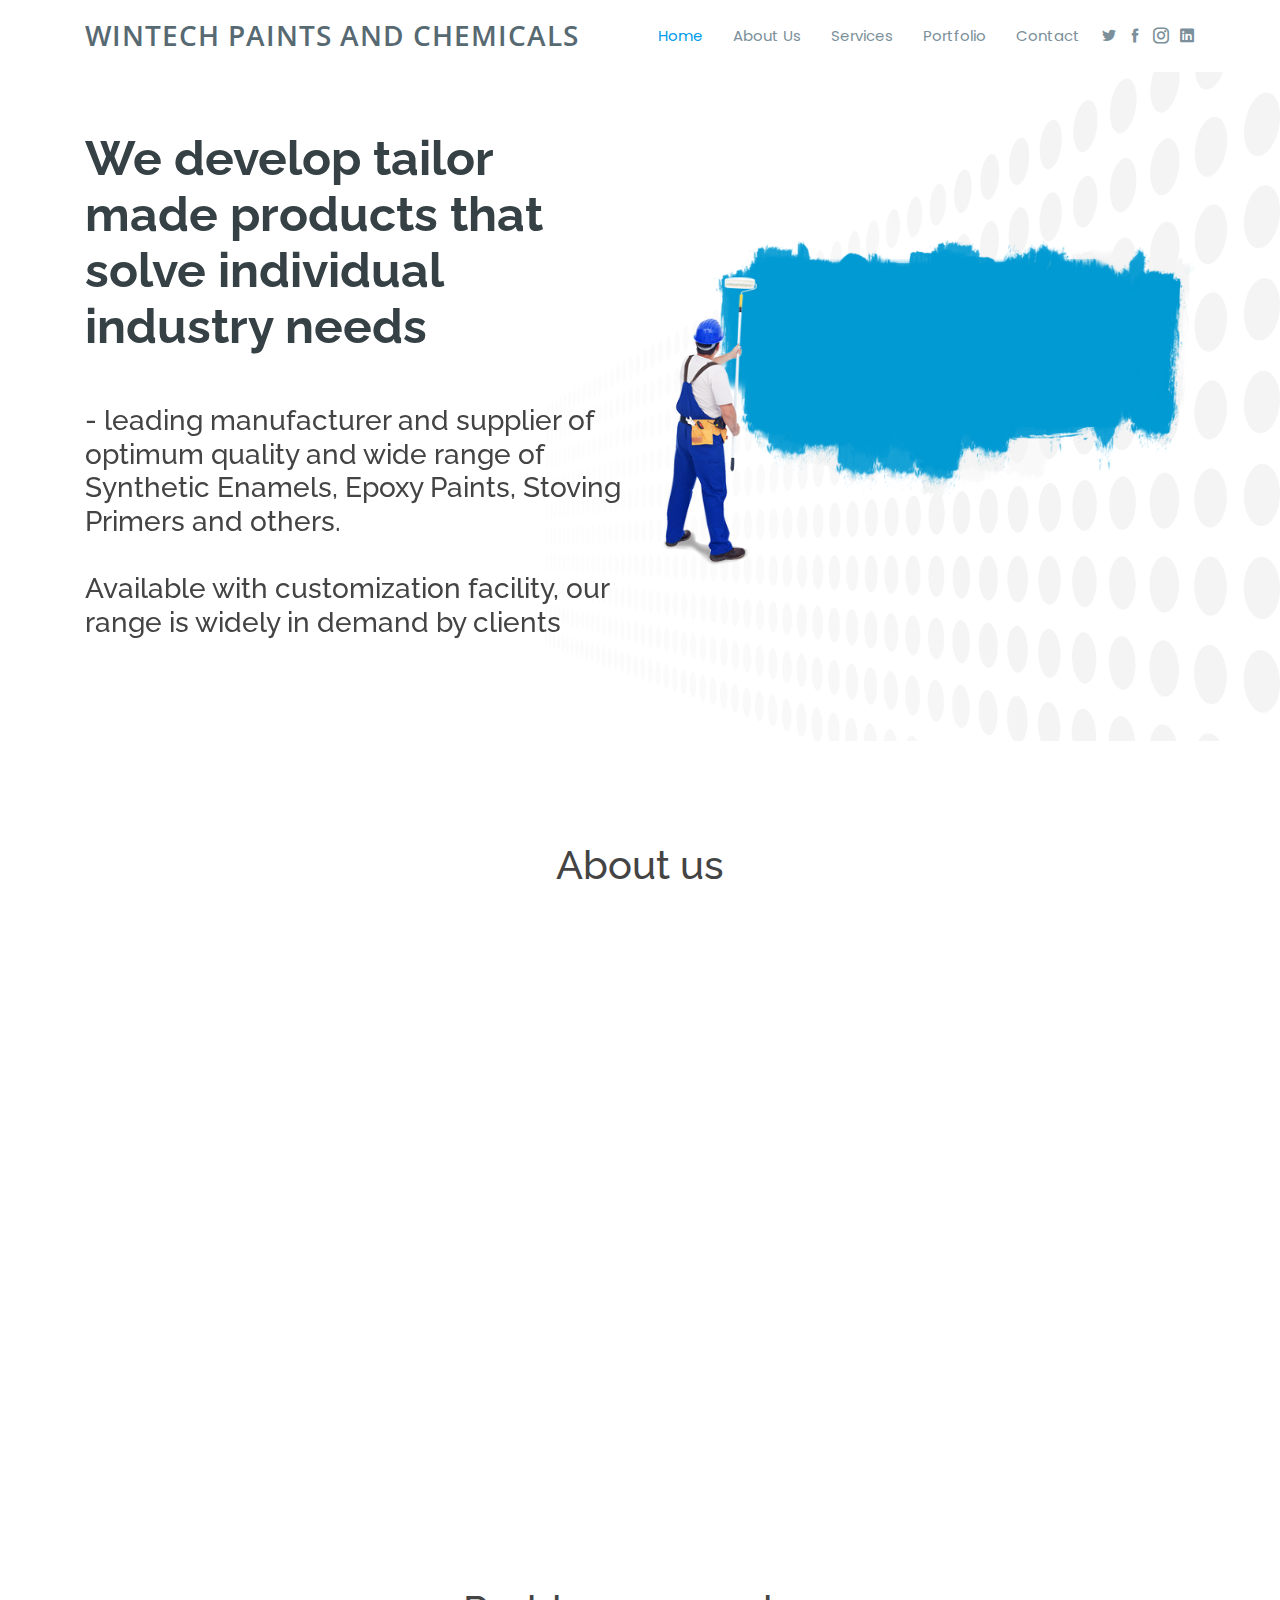
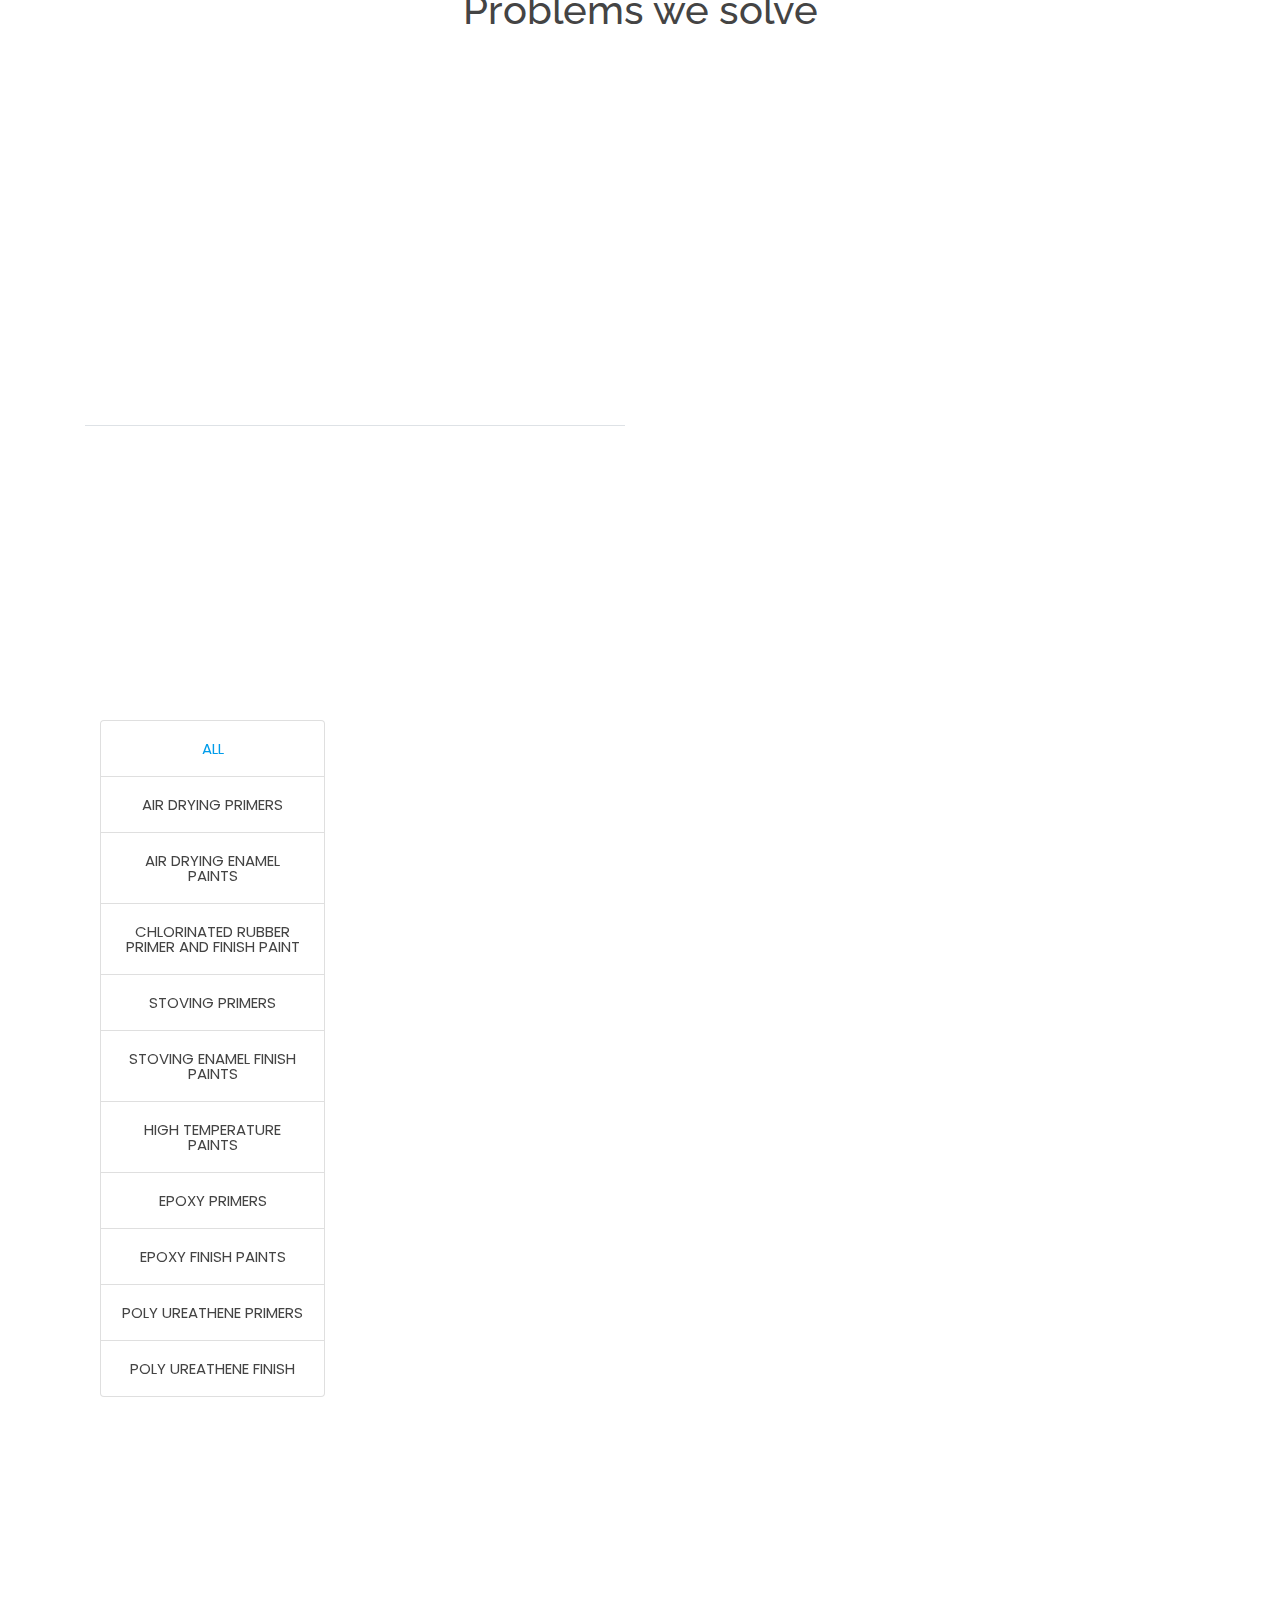
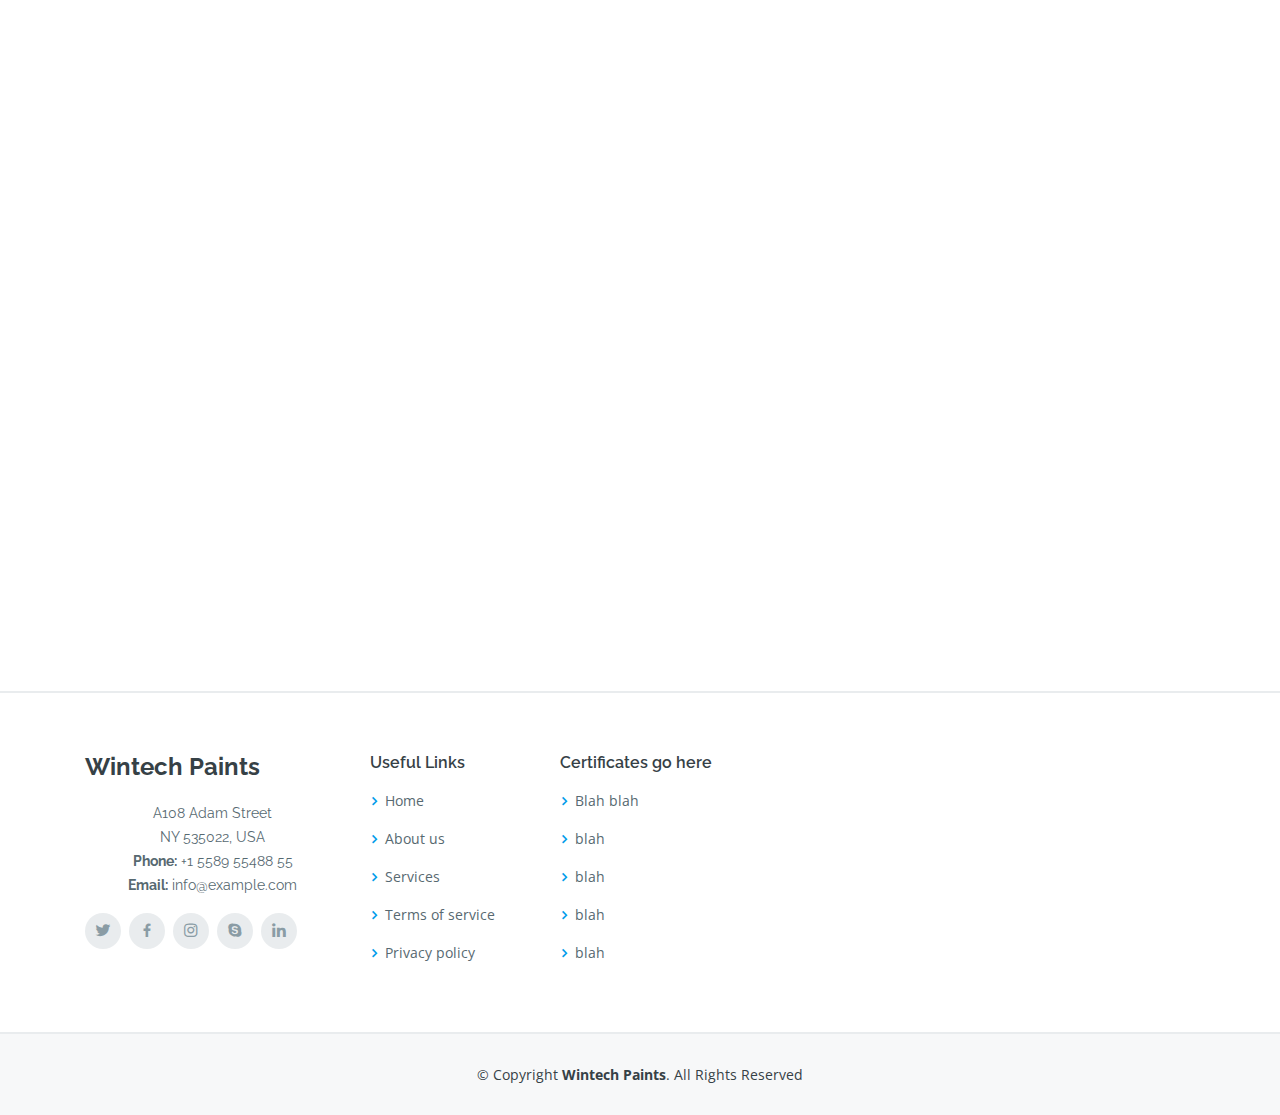
==== commit c12d9291: "Move filters to left" ====
--- a/index.html
+++ b/index.html
@@ -27,12 +27,6 @@
   <!-- Template Main CSS File -->
   <link href="assets/css/style.css" rel="stylesheet">
 
-  <!-- =======================================================
-  * Template Name: Scaffold - v2.0.0
-  * Template URL: https://bootstrapmade.com/scaffold-bootstrap-metro-style-template/
-  * Author: BootstrapMade.com
-  * License: https://bootstrapmade.com/license/
-  ======================================================== -->
 </head>
 
 <body style="background-image: url("assets/img/colors.png");>
@@ -259,6 +253,7 @@
         </div>
 
         <div class="row">
+          <div class="col-lg-3">
           <div class="col-lg-12 d-flex justify-content-center "style="font-size: 10px data-aos="fade-up" data-aos-delay="100">
             <ul id="portfolio-flters">
               <li class="list-group-item filter-active" data-filter="*">All</li>
@@ -274,505 +269,509 @@
               <li class="list-group-item" data-filter=".filter-puf">POLY UREATHENE FINISH </li>
             </ul>
           </div>
-        </div>
-
-        <div class="row portfolio-container" style="font-size: 12px" data-aos="fade-up" data-aos-delay="200">
-
-          <!-- START ADP -->
-          <div class="col-lg-2  col-md-2 portfolio-item filter-adp" style="padding:5px">
-            <div class="portfolio-wrap ">
-<!--               <img src="assets/img/portfolio/portfolio-1.jpg" class="img-fluid" alt=""> -->
-                 <p> <br> <br> WINLAC’ REDOXIDE METAL PRIMER</p>
-              <div class=" portfolio-links">
-              <!-- </div> -->
-             <!--  <div class="c"> -->
-                <a href="assets/img/portfolio/portfolio-1.jpg" data-gall="portfolioGallery" class="venobox" title="App 1"><i class="bx bx-plus"></i></a>
-                <a href="portfolio-details.html" title="More Details"><i class="bx bx-link"></i></a>
-              </div>
-            </div>
-
-          </div>
-
-
-          <div class="col-lg-2 col-md-2 portfolio-item filter-adp">
-            <div class="portfolio-wrap">
-       <!--        <img src="assets/img/portfolio/portfolio-1.jpg" class="img-fluid" alt=""> -->
-            
-                 <p> <br> <br>  WINLAC’ ZINC CHROMATE REDOXIDE METAL PRIMER AS PER IS : 2074 (504)</p>
-              <div class=" portfolio-links">
-              <!-- </div> -->
-             <!--  <div class="c"> -->
-                <a href="assets/img/portfolio/portfolio-1.jpg" data-gall="portfolioGallery" class="venobox" title="App 1"><i class="bx bx-plus"></i></a>
-                <a href="portfolio-details.html" title="More Details"><i class="bx bx-link"></i></a>
-              </div>
-            </div>
-          </div>
-
-
-          <div class="col-lg-2 col-md-2 portfolio-item filter-adp">
-            <div class="portfolio-wrap">
-   <!--            <img src="assets/img/portfolio/portfolio-1.jpg" class="img-fluid" alt=""> -->
-            
-                 <p> <br> <br> WINLAC’ ZINC CHROMATE YELLOW PRIMER </p>
-              <div class=" portfolio-links">
-              <!-- </div> -->
-             <!--  <div class="c"> -->
-                <a href="assets/img/portfolio/portfolio-1.jpg" data-gall="portfolioGallery" class="venobox" title="App 1"><i class="bx bx-plus"></i></a>
-                <a href="portfolio-details.html" title="More Details"><i class="bx bx-link"></i></a>
-              </div>
-            </div>
-          </div>
-
-          <div class="col-lg-2 col-md-2 portfolio-item filter-adp">
-            <div class="portfolio-wrap">
-             <!--  <img src="assets/img/portfolio/portfolio-1.jpg" class="img-fluid" alt=""> -->
-            
-                 <p> <br> <br> ‘WINLAC’ ZINC PHOSPHATE GREY PRIMER  </p>
-              <div class=" portfolio-links">
-              <!-- </div> -->
-             <!--  <div class="c"> -->
-                <a href="assets/img/portfolio/portfolio-1.jpg" data-gall="portfolioGallery" class="venobox" title="App 1"><i class="bx bx-plus"></i></a>
-                <a href="portfolio-details.html" title="More Details"><i class="bx bx-link"></i></a>
-              </div>
-            </div>
-          </div>
-
-          <!-- ENF OF ADP -->
-
-
-           <!-- START ADEP -->
-          <div class="col-lg-2 col-md-2 portfolio-item filter-adep">
-            <div class="portfolio-wrap">
-            <!--   <img src="assets/img/portfolio/portfolio-1.jpg" class="img-fluid" alt=""> -->
-            
-                 <p> <br> <br>  ‘WINLAC’ SYNTHETIC ENAMEL </p>
-              <div class=" portfolio-links">
-              <!-- </div> -->
-             <!--  <div class="c"> -->
-                <a href="assets/img/portfolio/portfolio-1.jpg" data-gall="portfolioGallery" class="venobox" title="App 1"><i class="bx bx-plus"></i></a>
-                <a href="portfolio-details.html" title="More Details"><i class="bx bx-link"></i></a>
-              </div>
-            </div>
-          </div>
-
-
-          <div class="col-lg-2 col-md-2 portfolio-item filter-adep">
-            <div class="portfolio-wrap">
-             <!--  <img src="assets/img/portfolio/portfolio-1.jpg" class="img-fluid" alt=""> -->
-            
-                 <p> <br> <br> ‘WINLAC’ HIGH SPEED ENAMEL </p>
-              <div class=" portfolio-links">
-              <!-- </div> -->
-             <!--  <div class="c"> -->
-                <a href="assets/img/portfolio/portfolio-1.jpg" data-gall="portfolioGallery" class="venobox" title="App 1"><i class="bx bx-plus"></i></a>
-                <a href="portfolio-details.html" title="More Details"><i class="bx bx-link"></i></a>
-              </div>
-            </div>
-          </div>
-
-
-                    <div class="col-lg-2 col-md-2 portfolio-item filter-adep">
-            <div class="portfolio-wrap">
-              <!-- <img src="assets/img/portfolio/portfolio-1.jpg" class="img-fluid" alt=""> -->
-            
-                 <p> <br> <br> ‘WINLAC’ FLUORESCENT PAINT  </p>
-              <div class=" portfolio-links">
-              <!-- </div> -->
-             <!--  <div class="c"> -->
-                <a href="assets/img/portfolio/portfolio-1.jpg" data-gall="portfolioGallery" class="venobox" title="App 1"><i class="bx bx-plus"></i></a>
-                <a href="portfolio-details.html" title="More Details"><i class="bx bx-link"></i></a>
-              </div>
-            </div>
-          </div>
-
-
-                    <div class="col-lg-2 col-md-2 portfolio-item filter-adep">
-            <div class="portfolio-wrap">
-              <!-- <img src="assets/img/portfolio/portfolio-1.jpg" class="img-fluid" alt=""> -->
-            
-                 <p> <br> <br> ‘WINLAC’ ALUMINIUM PAINT </p>
-              <div class=" portfolio-links">
-              <!-- </div> -->
-             <!--  <div class="c"> -->
-                <a href="assets/img/portfolio/portfolio-1.jpg" data-gall="portfolioGallery" class="venobox" title="App 1"><i class="bx bx-plus"></i></a>
-                <a href="portfolio-details.html" title="More Details"><i class="bx bx-link"></i></a>
-              </div>
-            </div>
-          </div>
-
-
-                    <div class="col-lg-2 col-md-2 portfolio-item filter-adep">
-            <div class="portfolio-wrap">
-              <!-- <img src="assets/img/portfolio/portfolio-1.jpg" class="img-fluid" alt=""> -->
-            
-                 <p> <br> <br> ‘WINLAC’ HEAT & OIL RESISTANT FINISH </p>
-              <div class=" portfolio-links">
-              <!-- </div> -->
-             <!--  <div class="c"> -->
-                <a href="assets/img/portfolio/portfolio-1.jpg" data-gall="portfolioGallery" class="venobox" title="App 1"><i class="bx bx-plus"></i></a>
-                <a href="portfolio-details.html" title="More Details"><i class="bx bx-link"></i></a>
-              </div>
-            </div>
-          </div>
-
-                              <div class="col-lg-2 col-md-2 portfolio-item filter-adep">
-            <div class="portfolio-wrap">
-              <!-- <img src="assets/img/portfolio/portfolio-1.jpg" class="img-fluid" alt=""> -->
-            
-                 <p> <br> <br> ‘WINLAC’ A.C.BLACK</p>
-              <div class=" portfolio-links">
-              <!-- </div> -->
-             <!--  <div class="c"> -->
-                <a href="assets/img/portfolio/portfolio-1.jpg" data-gall="portfolioGallery" class="venobox" title="App 1"><i class="bx bx-plus"></i></a>
-                <a href="portfolio-details.html" title="More Details"><i class="bx bx-link"></i></a>
-              </div>
-            </div>
-          </div>
-
-          <!-- ENF OF ADEP -->
-
-        <!--   Start of CHLORINATED RUBBER PRIMER  AND FINISH PAINT / crpfp -->
-
-                    <div class="col-lg-2 col-md-2 portfolio-item filter-crpfp">
-            <div class="portfolio-wrap">
-             <!--  <img src="assets/img/portfolio/portfolio-1.jpg" class="img-fluid" alt=""> -->
-            
-                 <p> <br> <br> ‘WINLAC’ CHLORUB PRIMER </p>
-              <div class=" portfolio-links">
-              <!-- </div> -->
-             <!--  <div class="c"> -->
-                <a href="assets/img/portfolio/portfolio-1.jpg" data-gall="portfolioGallery" class="venobox" title="App 1"><i class="bx bx-plus"></i></a>
-                <a href="portfolio-details.html" title="More Details"><i class="bx bx-link"></i></a>
-              </div>
-            </div>
-          </div>
-
-                              <div class="col-lg-2 col-md-2 portfolio-item filter-crpfp">
-            <div class="portfolio-wrap">
-              <!-- <img src="assets/img/portfolio/portfolio-1.jpg" class="img-fluid" alt=""> -->
-            
-                 <p> <br> <br> ‘WINLAC’ CHLORUB FINISH </p>
-              <div class=" portfolio-links">
-              <!-- </div> -->
-             <!--  <div class="c"> -->
-                <a href="assets/img/portfolio/portfolio-1.jpg" data-gall="portfolioGallery" class="venobox" title="App 1"><i class="bx bx-plus"></i></a>
-                <a href="portfolio-details.html" title="More Details"><i class="bx bx-link"></i></a>
-              </div>
-            </div>
-          </div>
-
-          <!-- End of crpfp -->
-
-          <!-- Start of HIGH TEMPERATURE PAINTS 3 items-->
-                        <div class="col-lg-2 col-md-2 portfolio-item filter-htp">
-            <div class="portfolio-wrap">
-             <!--  <img src="assets/img/portfolio/portfolio-2.jpg" class="img-fluid" alt=""> -->
-            
-                 <p> <br> <br> SPECIFICATION FOR H.R.ALUMINIUM  </p>
-              <div class=" portfolio-links">
-              <!-- </div> -->
-             <!--  <div class="c"> -->
-                <a href="assets/img/portfolio/portfolio-2.jpg" data-gall="portfolioGallery" class="venobox" title="App 1"><i class="bx bx-plus"></i></a>
-                <a href="portfolio-details.html" title="More Details"><i class="bx bx-link"></i></a>
-              </div>
-            </div>
-          </div>
-
-                              <div class="col-lg-2 col-md-2 portfolio-item filter-htp">
-            <div class="portfolio-wrap">
-             <!--  <img src="assets/img/portfolio/portfolio-2.jpg" class="img-fluid" alt=""> -->
-            
-                 <p> <br> <br> SPECIFICATION FOR H.R.ALUMINIUM 600°C</p>
-              <div class=" portfolio-links">
-              <!-- </div> -->
-             <!--  <div class="c"> -->
-                <a href="assets/img/portfolio/portfolio-2.jpg" data-gall="portfolioGallery" class="venobox" title="App 1"><i class="bx bx-plus"></i></a>
-                <a href="portfolio-details.html" title="More Details"><i class="bx bx-link"></i></a>
-              </div>
-            </div>
-          </div>
-              <div class="col-lg-2 col-md-2 portfolio-item filter-htp">
-            <div class="portfolio-wrap">
-              <!-- <img src="assets/img/portfolio/portfolio-2.jpg" class="img-fluid" alt=""> -->
-            
-                 <p> <br> <br> SPECIFICATION FOR H.R.BLACK </p>
-              <div class=" portfolio-links">
-              <!-- </div> -->
-             <!--  <div class="c"> -->
-                <a href="assets/img/portfolio/portfolio-2.jpg" data-gall="portfolioGallery" class="venobox" title="App 1"><i class="bx bx-plus"></i></a>
-                <a href="portfolio-details.html" title="More Details"><i class="bx bx-link"></i></a>
-              </div>
-            </div>
-          </div>
-
-          <!-- End of HIGH TEMPERATURE PAINTS -->
-
-
-          <!-- Start of  EPOXY  PRIMERS 7 items -->  
-
-                                  <div class="col-lg-2 col-md-2 portfolio-item filter-ep">
-            <div class="portfolio-wrap">
-              <!-- <img src="assets/img/portfolio/portfolio-2.jpg" class="img-fluid" alt=""> -->
-            
-                 <p> <br> <br> ‘WINLAC’ EPOXY ZINC CHROMATE  PRIMER </p>
-              <div class=" portfolio-links">
-              <!-- </div> -->
-             <!--  <div class="c"> -->
-                <a href="assets/img/portfolio/portfolio-2.jpg" data-gall="portfolioGallery" class="venobox" title="App 1"><i class="bx bx-plus"></i></a>
-                <a href="portfolio-details.html" title="More Details"><i class="bx bx-link"></i></a>
-              </div>
-            </div>
-          </div>
-
-                              <div class="col-lg-2 col-md-2 portfolio-item filter-ep">
-            <div class="portfolio-wrap">
-              <!-- <img src="assets/img/portfolio/portfolio-2.jpg" class="img-fluid" alt=""> -->
-            
-                 <p> <br> <br> ‘WINLAC’ EPOXY ZINC CHROMATE YELLOW PRIMER </p>
-              <div class=" portfolio-links">
-              <!-- </div> -->
-             <!--  <div class="c"> -->
-                <a href="assets/img/portfolio/portfolio-2.jpg" data-gall="portfolioGallery" class="venobox" title="App 1"><i class="bx bx-plus"></i></a>
-                <a href="portfolio-details.html" title="More Details"><i class="bx bx-link"></i></a>
-              </div>
-            </div>
-          </div>
-
-              <div class="col-lg-2 col-md-2 portfolio-item filter-ep">
-            <div class="portfolio-wrap">
-            <!--   <img src="assets/img/portfolio/portfolio-2.jpg" class="img-fluid" alt=""> -->
-            
-                 <p> <br> <br> ‘WINLAC’ EPOXY ZINC RICH PRIMER  </p>
-              <div class=" portfolio-links">
-              <!-- </div> -->
-             <!--  <div class="c"> -->
-                <a href="assets/img/portfolio/portfolio-2.jpg" data-gall="portfolioGallery" class="venobox" title="App 1"><i class="bx bx-plus"></i></a>
-                <a href="portfolio-details.html" title="More Details"><i class="bx bx-link"></i></a>
-              </div>
-            </div>
-          </div>
-
-                                  <div class="col-lg-2 col-md-2 portfolio-item filter-ep">
-            <div class="portfolio-wrap">
-              <!-- <img src="assets/img/portfolio/portfolio-2.jpg" class="img-fluid" alt=""> -->
-            
-                 <p> <br> <br> ‘WINLAC’ EPOXY COAL TAR </p>
-              <div class=" portfolio-links">
-              <!-- </div> -->
-             <!--  <div class="c"> -->
-                <a href="assets/img/portfolio/portfolio-2.jpg" data-gall="portfolioGallery" class="venobox" title="App 1"><i class="bx bx-plus"></i></a>
-                <a href="portfolio-details.html" title="More Details"><i class="bx bx-link"></i></a>
-              </div>
-            </div>
-          </div>
-
-
-                              <div class="col-lg-2 col-md-2 portfolio-item filter-ep">
-            <div class="portfolio-wrap">
-            <!--   <img src="assets/img/portfolio/portfolio-2.jpg" class="img-fluid" alt=""> -->
-            
-                 <p> <br> <br> ‘WINLAC’ EPOXY HIGH BUILD MIO </p>
-              <div class=" portfolio-links">
-              <!-- </div> -->
-             <!--  <div class="c"> -->
-                <a href="assets/img/portfolio/portfolio-2.jpg" data-gall="portfolioGallery" class="venobox" title="App 1"><i class="bx bx-plus"></i></a>
-                <a href="portfolio-details.html" title="More Details"><i class="bx bx-link"></i></a>
-              </div>
-            </div>
-          </div>
-
-              <div class="col-lg-2 col-md-2 portfolio-item filter-ep">
-            <div class="portfolio-wrap">
-              <!-- <img src="assets/img/portfolio/portfolio-2.jpg" class="img-fluid" alt=""> -->
-            
-                 <p> <br> <br> ‘WINLAC’ EPOXY MASTIC </p>
-              <div class=" portfolio-links">
-              <!-- </div> -->
-             <!--  <div class="c"> -->
-                <a href="assets/img/portfolio/portfolio-2.jpg" data-gall="portfolioGallery" class="venobox" title="App 1"><i class="bx bx-plus"></i></a>
-                <a href="portfolio-details.html" title="More Details"><i class="bx bx-link"></i></a>
-              </div>
-            </div>
-          </div>
-
-                 <div class="col-lg-2 col-md-2 portfolio-item filter-ep">
-            <div class="portfolio-wrap">
-              <!-- <img src="assets/img/portfolio/portfolio-2.jpg" class="img-fluid" alt=""> -->
-            
-                 <p> <br> <br> WINLAC’ INORGANIC ETHYL ZINC SILICATE </p>
-              <div class=" portfolio-links">
-              <!-- </div> -->
-             <!--  <div class="c"> -->
-                <a href="assets/img/portfolio/portfolio-2.jpg" data-gall="portfolioGallery" class="venobox" title="App 1"><i class="bx bx-plus"></i></a>
-                <a href="portfolio-details.html" title="More Details"><i class="bx bx-link"></i></a>
-              </div>
-            </div>
-          </div>
-
-          <!-- End of EPOXY  PRIMERS  -->
-
-
-
-          <!-- Start of EPOXY  FINISH  PAINTS 4 items -->  
-
-                                  <div class="col-lg-2 col-md-2 portfolio-item filter-efp">
-            <div class="portfolio-wrap">
-              <!-- <img src="assets/img/portfolio/portfolio-2.jpg" class="img-fluid" alt=""> -->
-            
-                 <p> <br> <br> ‘WINLAC’ CHEMICAL RESISTANT EPOXY FINISH  </p>
-              <div class=" portfolio-links">
-              <!-- </div> -->
-             <!--  <div class="c"> -->
-                <a href="assets/img/portfolio/portfolio-2.jpg" data-gall="portfolioGallery" class="venobox" title="App 1"><i class="bx bx-plus"></i></a>
-                <a href="portfolio-details.html" title="More Details"><i class="bx bx-link"></i></a>
-              </div>
-            </div>
-          </div>
-
-                              <div class="col-lg-2 col-md-2 portfolio-item filter-efp">
-            <div class="portfolio-wrap">
-              <!-- <img src="assets/img/portfolio/portfolio-2.jpg" class="img-fluid" alt=""> -->
-            
-                 <p> <br> <br> ‘WINLAC’ PHENOLIC - EPOXY FINISH </p>
-              <div class=" portfolio-links">
-              <!-- </div> -->
-             <!--  <div class="c"> -->
-                <a href="assets/img/portfolio/portfolio-2.jpg" data-gall="portfolioGallery" class="venobox" title="App 1"><i class="bx bx-plus"></i></a>
-                <a href="portfolio-details.html" title="More Details"><i class="bx bx-link"></i></a>
-              </div>
-            </div>
-          </div>
-              <div class="col-lg-2 col-md-2 portfolio-item filter-efp">
-            <div class="portfolio-wrap">
-              <!-- <img src="assets/img/portfolio/portfolio-2.jpg" class="img-fluid" alt=""> -->
-            
-                 <p> <br> <br> ‘WINLAC’ SOLVENTLESS EPOXY COATING  </p>
-              <div class=" portfolio-links">
-              <!-- </div> -->
-             <!--  <div class="c"> -->
-                <a href="assets/img/portfolio/portfolio-2.jpg" data-gall="portfolioGallery" class="venobox" title="App 1"><i class="bx bx-plus"></i></a>
-                <a href="portfolio-details.html" title="More Details"><i class="bx bx-link"></i></a>
-              </div>
-            </div>
-          </div>
-
-                        <div class="col-lg-2 col-md-2 portfolio-item filter-efp">
-            <div class="portfolio-wrap">
-              <!-- <img src="assets/img/portfolio/portfolio-2.jpg" class="img-fluid" alt=""> -->
-            
-                 <p> <br> <br> ‘WINLAC’ UNICOT EPOXY FINISH </p>
-              <div class=" portfolio-links">
-              <!-- </div> -->
-             <!--  <div class="c"> -->
-                <a href="assets/img/portfolio/portfolio-2.jpg" data-gall="portfolioGallery" class="venobox" title="App 1"><i class="bx bx-plus"></i></a>
-                <a href="portfolio-details.html" title="More Details"><i class="bx bx-link"></i></a>
-              </div>
-            </div>
-          </div>
-
-          <!-- End of EPOXY  FINISH  PAINTS  -->
-
-
-
-          <!-- Start of STOVING  PRIMERS  1 item -->  
-          <div class="col-lg-2 col-md-2 portfolio-item filter-sp">
-            <div class="portfolio-wrap">
-              <!-- <img src="assets/img/portfolio/portfolio-2.jpg" class="img-fluid" alt=""> -->
-            
-                 <p> <br> <br> ‘WINLAC’ ZINC PHOSPHATE GREY PRIMER  </p>
-              <div class=" portfolio-links">
-              <!-- </div> -->
-             <!--  <div class="c"> -->
-                <a href="assets/img/portfolio/portfolio-2.jpg" data-gall="portfolioGallery" class="venobox" title="App 1"><i class="bx bx-plus"></i></a>
-                <a href="portfolio-details.html" title="More Details"><i class="bx bx-link"></i></a>
-              </div>
-            </div>
-          </div>
-
-          <!-- End of STOVING  PRIMERS   -->
-
-           <!-- Start of STOVING ENAMEL  FINISH PAINTS  1 item -->  
-                   <div class="col-lg-2 col-md-2 portfolio-item filter-sefp">
-            <div class="portfolio-wrap">
-              <!-- <img src="assets/img/portfolio/portfolio-2.jpg" class="img-fluid" alt=""> -->
-            
-                 <p> <br> <br> ‘WINLAC’ SYNTHETIC STOVING ENALMELS </p>
-              <div class=" portfolio-links">
-              <!-- </div> -->
-             <!--  <div class="c"> -->
-                <a href="assets/img/portfolio/portfolio-2.jpg" data-gall="portfolioGallery" class="venobox" title="App 1"><i class="bx bx-plus"></i></a>
-                <a href="portfolio-details.html" title="More Details"><i class="bx bx-link"></i></a>
-              </div>
-            </div>
-          </div>
-
-
-          <!-- End of STOVING ENAMEL  FINISH PAINTS  -->
-
-
-           <!-- Start of POLY UREATHENE Primers 1 item -->  
-                            <div class="col-lg-2 col-md-2 portfolio-item filter-pup">
-            <div class="portfolio-wrap">
-              <!-- <img src="assets/img/portfolio/portfolio-2.jpg" class="img-fluid" alt=""> -->
-            
-                 <p> <br> <br> ‘WINLAC’ POLYURETHANE PRIMER  </p>
-              <div class=" portfolio-links">
-              <!-- </div> -->
-             <!--  <div class="c"> -->
-                <a href="assets/img/portfolio/portfolio-2.jpg" data-gall="portfolioGallery" class="venobox" title="App 1"><i class="bx bx-plus"></i></a>
-                <a href="portfolio-details.html" title="More Details"><i class="bx bx-link"></i></a>
-              </div>
-            </div>
-          </div>
-
-          <!-- End of POLY UREATHENE Primers  -->
-
-           <!-- Start of POLY UREATHENE FINISH 3 item -->  
-                            <div class="col-lg-2 col-md-2 portfolio-item filter-puf">
-            <div class="portfolio-wrap">
-              <!-- <img src="assets/img/portfolio/portfolio-2.jpg" class="img-fluid" alt=""> -->
-            
-                 <p> <br> <br> ‘WINLAC’ POLYURETHANE FINISH </p>
-              <div class=" portfolio-links">
-              <!-- </div> -->
-             <!--  <div class="c"> -->
-                <a href="assets/img/portfolio/portfolio-2.jpg" data-gall="portfolioGallery" class="venobox" title="App 1"><i class="bx bx-plus"></i></a>
-                <a href="portfolio-details.html" title="More Details"><i class="bx bx-link"></i></a>
-              </div>
-            </div>
-          </div>
-
-                           <div class="col-lg-2 col-md-2 portfolio-item filter-puf">
-            <div class="portfolio-wrap">
-              <!-- <img src="assets/img/portfolio/portfolio-2.jpg" class="img-fluid" alt=""> -->
-            
-                 <p> <br> <br> ‘WINLAC’ ACRYLIC Road marking paint   </p>
-              <div class=" portfolio-links">
-              <!-- </div> -->
-             <!--  <div class="c"> -->
-                <a href="assets/img/portfolio/portfolio-2.jpg" data-gall="portfolioGallery" class="venobox" title="App 1"><i class="bx bx-plus"></i></a>
-                <a href="portfolio-details.html" title="More Details"><i class="bx bx-link"></i></a>
-              </div>
-            </div>
-          </div>
-
-                           <div class="col-lg-2 col-md-2 portfolio-item filter-puf">
-            <div class="portfolio-wrap">
-              <!-- <img src="assets/img/portfolio/portfolio-2.jpg" class="img-fluid" alt=""> -->
-            
-                 <p> <br> <br> ‘WINLAC’ ETCH PRIMER  </p>
-              <div class=" portfolio-links">
-              <!-- </div> -->
-             <!--  <div class="c"> -->
-                <a href="assets/img/portfolio/portfolio-2.jpg" data-gall="portfolioGallery" class="venobox" title="App 1"><i class="bx bx-plus"></i></a>
-                <a href="portfolio-details.html" title="More Details"><i class="bx bx-link"></i></a>
-              </div>
-            </div>
-          </div>
-
-          <!-- End of POLY UREATHENE FINISH  -->
-
-        </div>
+          </div>
+          <div class="col-lg-9">
+              <div class="row portfolio-container" style="font-size: 12px" data-aos="fade-up" data-aos-delay="200">
+
+                  <!-- START ADP -->
+                  <div class="col-lg-2  col-md-2 portfolio-item filter-adp" style="padding:5px">
+                    <div class="portfolio-wrap ">
+        <!--               <img src="assets/img/portfolio/portfolio-1.jpg" class="img-fluid" alt=""> -->
+                         <p> <br> <br> WINLAC’ REDOXIDE METAL PRIMER</p>
+                      <div class=" portfolio-links">
+                      <!-- </div> -->
+                     <!--  <div class="c"> -->
+                        <a href="assets/img/portfolio/portfolio-1.jpg" data-gall="portfolioGallery" class="venobox" title="App 1"><i class="bx bx-plus"></i></a>
+                        <!-- <a href="portfolio-details.html" title="More Details"><i class="bx bx-link"></i></a> -->
+                      </div>
+                    </div>
+        
+                  </div>
+        
+        
+                  <div class="col-lg-2 col-md-2 portfolio-item filter-adp">
+                    <div class="portfolio-wrap">
+               <!--        <img src="assets/img/portfolio/portfolio-1.jpg" class="img-fluid" alt=""> -->
+                    
+                         <p> <br> <br>  WINLAC’ ZINC CHROMATE REDOXIDE METAL PRIMER AS PER IS : 2074 (504)</p>
+                      <div class=" portfolio-links">
+                      <!-- </div> -->
+                     <!--  <div class="c"> -->
+                        <a href="assets/img/portfolio/portfolio-1.jpg" data-gall="portfolioGallery" class="venobox" title="App 1"><i class="bx bx-plus"></i></a>
+                        <!-- <a href="portfolio-details.html" title="More Details"><i class="bx bx-link"></i></a> -->
+                      </div>
+                    </div>
+                  </div>
+        
+        
+                  <div class="col-lg-2 col-md-2 portfolio-item filter-adp">
+                    <div class="portfolio-wrap">
+           <!--            <img src="assets/img/portfolio/portfolio-1.jpg" class="img-fluid" alt=""> -->
+                    
+                         <p> <br> <br> WINLAC’ ZINC CHROMATE YELLOW PRIMER </p>
+                      <div class=" portfolio-links">
+                      <!-- </div> -->
+                     <!--  <div class="c"> -->
+                        <a href="assets/img/portfolio/portfolio-1.jpg" data-gall="portfolioGallery" class="venobox" title="App 1"><i class="bx bx-plus"></i></a>
+                        <!-- <a href="portfolio-details.html" title="More Details"><i class="bx bx-link"></i></a> -->
+                      </div>
+                    </div>
+                  </div>
+        
+                  <div class="col-lg-2 col-md-2 portfolio-item filter-adp">
+                    <div class="portfolio-wrap">
+                     <!--  <img src="assets/img/portfolio/portfolio-1.jpg" class="img-fluid" alt=""> -->
+                    
+                         <p> <br> <br> ‘WINLAC’ ZINC PHOSPHATE GREY PRIMER  </p>
+                      <div class=" portfolio-links">
+                      <!-- </div> -->
+                     <!--  <div class="c"> -->
+                        <a href="assets/img/portfolio/portfolio-1.jpg" data-gall="portfolioGallery" class="venobox" title="App 1"><i class="bx bx-plus"></i></a>
+                        <!-- <a href="portfolio-details.html" title="More Details"><i class="bx bx-link"></i></a> -->
+                      </div>
+                    </div>
+                  </div>
+        
+                  <!-- ENF OF ADP -->
+        
+        
+                   <!-- START ADEP -->
+                  <div class="col-lg-2 col-md-2 portfolio-item filter-adep">
+                    <div class="portfolio-wrap">
+                    <!--   <img src="assets/img/portfolio/portfolio-1.jpg" class="img-fluid" alt=""> -->
+                    
+                         <p> <br> <br>  ‘WINLAC’ SYNTHETIC ENAMEL </p>
+                      <div class=" portfolio-links">
+                      <!-- </div> -->
+                     <!--  <div class="c"> -->
+                        <a href="assets/img/portfolio/portfolio-1.jpg" data-gall="portfolioGallery" class="venobox" title="App 1"><i class="bx bx-plus"></i></a>
+                        <a href="portfolio-details.html" title="More Details"><i class="bx bx-link"></i></a>
+                      </div>
+                    </div>
+                  </div>
+        
+        
+                  <div class="col-lg-2 col-md-2 portfolio-item filter-adep">
+                    <div class="portfolio-wrap">
+                     <!--  <img src="assets/img/portfolio/portfolio-1.jpg" class="img-fluid" alt=""> -->
+                    
+                         <p> <br> <br> ‘WINLAC’ HIGH SPEED ENAMEL </p>
+                      <div class=" portfolio-links">
+                      <!-- </div> -->
+                     <!--  <div class="c"> -->
+                        <a href="assets/img/portfolio/portfolio-1.jpg" data-gall="portfolioGallery" class="venobox" title="App 1"><i class="bx bx-plus"></i></a>
+                        <!-- <a href="portfolio-details.html" title="More Details"><i class="bx bx-link"></i></a> -->
+                      </div>
+                    </div>
+                  </div>
+        
+        
+                            <div class="col-lg-2 col-md-2 portfolio-item filter-adep">
+                    <div class="portfolio-wrap">
+                      <!-- <img src="assets/img/portfolio/portfolio-1.jpg" class="img-fluid" alt=""> -->
+                    
+                         <p> <br> <br> ‘WINLAC’ FLUORESCENT PAINT  </p>
+                      <div class=" portfolio-links">
+                      <!-- </div> -->
+                     <!--  <div class="c"> -->
+                        <a href="assets/img/portfolio/portfolio-1.jpg" data-gall="portfolioGallery" class="venobox" title="App 1"><i class="bx bx-plus"></i></a>
+                        <!-- <a href="portfolio-details.html" title="More Details"><i class="bx bx-link"></i></a> -->
+                      </div>
+                    </div>
+                  </div>
+        
+        
+                            <div class="col-lg-2 col-md-2 portfolio-item filter-adep">
+                    <div class="portfolio-wrap">
+                      <!-- <img src="assets/img/portfolio/portfolio-1.jpg" class="img-fluid" alt=""> -->
+                    
+                         <p> <br> <br> ‘WINLAC’ ALUMINIUM PAINT </p>
+                      <div class=" portfolio-links">
+                      <!-- </div> -->
+                     <!--  <div class="c"> -->
+                        <a href="assets/img/portfolio/portfolio-1.jpg" data-gall="portfolioGallery" class="venobox" title="App 1"><i class="bx bx-plus"></i></a>
+                        <!-- <a href="portfolio-details.html" title="More Details"><i class="bx bx-link"></i></a> -->
+                      </div>
+                    </div>
+                  </div>
+        
+        
+                            <div class="col-lg-2 col-md-2 portfolio-item filter-adep">
+                    <div class="portfolio-wrap">
+                      <!-- <img src="assets/img/portfolio/portfolio-1.jpg" class="img-fluid" alt=""> -->
+                    
+                         <p> <br> <br> ‘WINLAC’ HEAT & OIL RESISTANT FINISH </p>
+                      <div class=" portfolio-links">
+                      <!-- </div> -->
+                     <!--  <div class="c"> -->
+                        <a href="assets/img/portfolio/portfolio-1.jpg" data-gall="portfolioGallery" class="venobox" title="App 1"><i class="bx bx-plus"></i></a>
+                        <!-- <a href="portfolio-details.html" title="More Details"><i class="bx bx-link"></i></a> -->
+                      </div>
+                    </div>
+                  </div>
+        
+                                      <div class="col-lg-2 col-md-2 portfolio-item filter-adep">
+                    <div class="portfolio-wrap">
+                      <!-- <img src="assets/img/portfolio/portfolio-1.jpg" class="img-fluid" alt=""> -->
+                    
+                         <p> <br> <br> ‘WINLAC’ A.C.BLACK</p>
+                      <div class=" portfolio-links">
+                      <!-- </div> -->
+                     <!--  <div class="c"> -->
+                        <a href="assets/img/portfolio/portfolio-1.jpg" data-gall="portfolioGallery" class="venobox" title="App 1"><i class="bx bx-plus"></i></a>
+                        <!-- <a href="portfolio-details.html" title="More Details"><i class="bx bx-link"></i></a> -->
+                      </div>
+                    </div>
+                  </div>
+        
+                  <!-- ENF OF ADEP -->
+        
+                <!--   Start of CHLORINATED RUBBER PRIMER  AND FINISH PAINT / crpfp -->
+        
+                            <div class="col-lg-2 col-md-2 portfolio-item filter-crpfp">
+                    <div class="portfolio-wrap">
+                     <!--  <img src="assets/img/portfolio/portfolio-1.jpg" class="img-fluid" alt=""> -->
+                    
+                         <p> <br> <br> ‘WINLAC’ CHLORUB PRIMER </p>
+                      <div class=" portfolio-links">
+                      <!-- </div> -->
+                     <!--  <div class="c"> -->
+                        <a href="assets/img/portfolio/portfolio-1.jpg" data-gall="portfolioGallery" class="venobox" title="App 1"><i class="bx bx-plus"></i></a>
+                        <!-- <a href="portfolio-details.html" title="More Details"><i class="bx bx-link"></i></a> -->
+                      </div>
+                    </div>
+                  </div>
+        
+                                      <div class="col-lg-2 col-md-2 portfolio-item filter-crpfp">
+                    <div class="portfolio-wrap">
+                      <!-- <img src="assets/img/portfolio/portfolio-1.jpg" class="img-fluid" alt=""> -->
+                    
+                         <p> <br> <br> ‘WINLAC’ CHLORUB FINISH </p>
+                      <div class=" portfolio-links">
+                      <!-- </div> -->
+                     <!--  <div class="c"> -->
+                        <a href="assets/img/portfolio/portfolio-1.jpg" data-gall="portfolioGallery" class="venobox" title="App 1"><i class="bx bx-plus"></i></a>
+                        <!-- <a href="portfolio-details.html" title="More Details"><i class="bx bx-link"></i></a> -->
+                      </div>
+                    </div>
+                  </div>
+        
+                  <!-- End of crpfp -->
+        
+                  <!-- Start of HIGH TEMPERATURE PAINTS 3 items-->
+                                <div class="col-lg-2 col-md-2 portfolio-item filter-htp">
+                    <div class="portfolio-wrap">
+                     <!--  <img src="assets/img/portfolio/portfolio-2.jpg" class="img-fluid" alt=""> -->
+                    
+                         <p> <br> <br> SPECIFICATION FOR H.R.ALUMINIUM  </p>
+                      <div class=" portfolio-links">
+                      <!-- </div> -->
+                     <!--  <div class="c"> -->
+                        <a href="assets/img/portfolio/portfolio-2.jpg" data-gall="portfolioGallery" class="venobox" title="App 1"><i class="bx bx-plus"></i></a>
+                        <!-- <a href="portfolio-details.html" title="More Details"><i class="bx bx-link"></i></a> -->
+                      </div>
+                    </div>
+                  </div>
+        
+                                      <div class="col-lg-2 col-md-2 portfolio-item filter-htp">
+                    <div class="portfolio-wrap">
+                     <!--  <img src="assets/img/portfolio/portfolio-2.jpg" class="img-fluid" alt=""> -->
+                    
+                         <p> <br> <br> SPECIFICATION FOR H.R.ALUMINIUM 600°C</p>
+                      <div class=" portfolio-links">
+                      <!-- </div> -->
+                     <!--  <div class="c"> -->
+                        <a href="assets/img/portfolio/portfolio-2.jpg" data-gall="portfolioGallery" class="venobox" title="App 1"><i class="bx bx-plus"></i></a>
+                        <!-- <a href="portfolio-details.html" title="More Details"><i class="bx bx-link"></i></a> -->
+                      </div>
+                    </div>
+                  </div>
+                      <div class="col-lg-2 col-md-2 portfolio-item filter-htp">
+                    <div class="portfolio-wrap">
+                      <!-- <img src="assets/img/portfolio/portfolio-2.jpg" class="img-fluid" alt=""> -->
+                    
+                         <p> <br> <br> SPECIFICATION FOR H.R.BLACK </p>
+                      <div class=" portfolio-links">
+                      <!-- </div> -->
+                     <!--  <div class="c"> -->
+                        <a href="assets/img/portfolio/portfolio-2.jpg" data-gall="portfolioGallery" class="venobox" title="App 1"><i class="bx bx-plus"></i></a>
+                        <!-- <a href="portfolio-details.html" title="More Details"><i class="bx bx-link"></i></a> -->
+                      </div>
+                    </div>
+                  </div>
+        
+                  <!-- End of HIGH TEMPERATURE PAINTS -->
+        
+        
+                  <!-- Start of  EPOXY  PRIMERS 7 items -->  
+        
+                                          <div class="col-lg-2 col-md-2 portfolio-item filter-ep">
+                    <div class="portfolio-wrap">
+                      <!-- <img src="assets/img/portfolio/portfolio-2.jpg" class="img-fluid" alt=""> -->
+                    
+                         <p> <br> <br> ‘WINLAC’ EPOXY ZINC CHROMATE  PRIMER </p>
+                      <div class=" portfolio-links">
+                      <!-- </div> -->
+                     <!--  <div class="c"> -->
+                        <a href="assets/img/portfolio/portfolio-2.jpg" data-gall="portfolioGallery" class="venobox" title="App 1"><i class="bx bx-plus"></i></a>
+                        <!-- <a href="portfolio-details.html" title="More Details"><i class="bx bx-link"></i></a> -->
+                      </div>
+                    </div>
+                  </div>
+        
+                                      <div class="col-lg-2 col-md-2 portfolio-item filter-ep">
+                    <div class="portfolio-wrap">
+                      <!-- <img src="assets/img/portfolio/portfolio-2.jpg" class="img-fluid" alt=""> -->
+                    
+                         <p> <br> <br> ‘WINLAC’ EPOXY ZINC CHROMATE YELLOW PRIMER </p>
+                      <div class=" portfolio-links">
+                      <!-- </div> -->
+                     <!--  <div class="c"> -->
+                        <a href="assets/img/portfolio/portfolio-2.jpg" data-gall="portfolioGallery" class="venobox" title="App 1"><i class="bx bx-plus"></i></a>
+                        <!-- <a href="portfolio-details.html" title="More Details"><i class="bx bx-link"></i></a> -->
+                      </div>
+                    </div>
+                  </div>
+        
+                      <div class="col-lg-2 col-md-2 portfolio-item filter-ep">
+                    <div class="portfolio-wrap">
+                    <!--   <img src="assets/img/portfolio/portfolio-2.jpg" class="img-fluid" alt=""> -->
+                    
+                         <p> <br> <br> ‘WINLAC’ EPOXY ZINC RICH PRIMER  </p>
+                      <div class=" portfolio-links">
+                      <!-- </div> -->
+                     <!--  <div class="c"> -->
+                        <a href="assets/img/portfolio/portfolio-2.jpg" data-gall="portfolioGallery" class="venobox" title="App 1"><i class="bx bx-plus"></i></a>
+                        <!-- <a href="portfolio-details.html" title="More Details"><i class="bx bx-link"></i></a> -->
+                      </div>
+                    </div>
+                  </div>
+        
+                                          <div class="col-lg-2 col-md-2 portfolio-item filter-ep">
+                    <div class="portfolio-wrap">
+                      <!-- <img src="assets/img/portfolio/portfolio-2.jpg" class="img-fluid" alt=""> -->
+                    
+                         <p> <br> <br> ‘WINLAC’ EPOXY COAL TAR </p>
+                      <div class=" portfolio-links">
+                      <!-- </div> -->
+                     <!--  <div class="c"> -->
+                        <a href="assets/img/portfolio/portfolio-2.jpg" data-gall="portfolioGallery" class="venobox" title="App 1"><i class="bx bx-plus"></i></a>
+                        <!-- <a href="portfolio-details.html" title="More Details"><i class="bx bx-link"></i></a> -->
+                      </div>
+                    </div>
+                  </div>
+        
+        
+                                      <div class="col-lg-2 col-md-2 portfolio-item filter-ep">
+                    <div class="portfolio-wrap">
+                    <!--   <img src="assets/img/portfolio/portfolio-2.jpg" class="img-fluid" alt=""> -->
+                    
+                         <p> <br> <br> ‘WINLAC’ EPOXY HIGH BUILD MIO </p>
+                      <div class=" portfolio-links">
+                      <!-- </div> -->
+                     <!--  <div class="c"> -->
+                        <a href="assets/img/portfolio/portfolio-2.jpg" data-gall="portfolioGallery" class="venobox" title="App 1"><i class="bx bx-plus"></i></a>
+                        <!-- <a href="portfolio-details.html" title="More Details"><i class="bx bx-link"></i></a> -->
+                      </div>
+                    </div>
+                  </div>
+        
+                      <div class="col-lg-2 col-md-2 portfolio-item filter-ep">
+                    <div class="portfolio-wrap">
+                      <!-- <img src="assets/img/portfolio/portfolio-2.jpg" class="img-fluid" alt=""> -->
+                    
+                         <p> <br> <br> ‘WINLAC’ EPOXY MASTIC </p>
+                      <div class=" portfolio-links">
+                      <!-- </div> -->
+                     <!--  <div class="c"> -->
+                        <a href="assets/img/portfolio/portfolio-2.jpg" data-gall="portfolioGallery" class="venobox" title="App 1"><i class="bx bx-plus"></i></a>
+                        <!-- <a href="portfolio-details.html" title="More Details"><i class="bx bx-link"></i></a> -->
+                      </div>
+                    </div>
+                  </div>
+        
+                         <div class="col-lg-2 col-md-2 portfolio-item filter-ep">
+                    <div class="portfolio-wrap">
+                      <!-- <img src="assets/img/portfolio/portfolio-2.jpg" class="img-fluid" alt=""> -->
+                    
+                         <p> <br> <br> WINLAC’ INORGANIC ETHYL ZINC SILICATE </p>
+                      <div class=" portfolio-links">
+                      <!-- </div> -->
+                     <!--  <div class="c"> -->
+                        <a href="assets/img/portfolio/portfolio-2.jpg" data-gall="portfolioGallery" class="venobox" title="App 1"><i class="bx bx-plus"></i></a>
+                        <!-- <a href="portfolio-details.html" title="More Details"><i class="bx bx-link"></i></a> -->
+                      </div>
+                    </div>
+                  </div>
+        
+                  <!-- End of EPOXY  PRIMERS  -->
+        
+        
+        
+                  <!-- Start of EPOXY  FINISH  PAINTS 4 items -->  
+        
+                                          <div class="col-lg-2 col-md-2 portfolio-item filter-efp">
+                    <div class="portfolio-wrap">
+                      <!-- <img src="assets/img/portfolio/portfolio-2.jpg" class="img-fluid" alt=""> -->
+                    
+                         <p> <br> <br> ‘WINLAC’ CHEMICAL RESISTANT EPOXY FINISH  </p>
+                      <div class=" portfolio-links">
+                      <!-- </div> -->
+                     <!--  <div class="c"> -->
+                        <a href="assets/img/portfolio/portfolio-2.jpg" data-gall="portfolioGallery" class="venobox" title="App 1"><i class="bx bx-plus"></i></a>
+                        <!-- <a href="portfolio-details.html" title="More Details"><i class="bx bx-link"></i></a> -->
+                      </div>
+                    </div>
+                  </div>
+        
+                                      <div class="col-lg-2 col-md-2 portfolio-item filter-efp">
+                    <div class="portfolio-wrap">
+                      <!-- <img src="assets/img/portfolio/portfolio-2.jpg" class="img-fluid" alt=""> -->
+                    
+                         <p> <br> <br> ‘WINLAC’ PHENOLIC - EPOXY FINISH </p>
+                      <div class=" portfolio-links">
+                      <!-- </div> -->
+                     <!--  <div class="c"> -->
+                        <a href="assets/img/portfolio/portfolio-2.jpg" data-gall="portfolioGallery" class="venobox" title="App 1"><i class="bx bx-plus"></i></a>
+                        <!-- <a href="portfolio-details.html" title="More Details"><i class="bx bx-link"></i></a> -->
+                      </div>
+                    </div>
+                  </div>
+                      <div class="col-lg-2 col-md-2 portfolio-item filter-efp">
+                    <div class="portfolio-wrap">
+                      <!-- <img src="assets/img/portfolio/portfolio-2.jpg" class="img-fluid" alt=""> -->
+                    
+                         <p> <br> <br> ‘WINLAC’ SOLVENTLESS EPOXY COATING  </p>
+                      <div class=" portfolio-links">
+                      <!-- </div> -->
+                     <!--  <div class="c"> -->
+                        <a href="assets/img/portfolio/portfolio-2.jpg" data-gall="portfolioGallery" class="venobox" title="App 1"><i class="bx bx-plus"></i></a>
+                        <!-- <a href="portfolio-details.html" title="More Details"><i class="bx bx-link"></i></a> -->
+                      </div>
+                    </div>
+                  </div>
+        
+                                <div class="col-lg-2 col-md-2 portfolio-item filter-efp">
+                    <div class="portfolio-wrap">
+                      <!-- <img src="assets/img/portfolio/portfolio-2.jpg" class="img-fluid" alt=""> -->
+                    
+                         <p> <br> <br> ‘WINLAC’ UNICOT EPOXY FINISH </p>
+                      <div class=" portfolio-links">
+                      <!-- </div> -->
+                     <!--  <div class="c"> -->
+                        <a href="assets/img/portfolio/portfolio-2.jpg" data-gall="portfolioGallery" class="venobox" title="App 1"><i class="bx bx-plus"></i></a>
+                        <!-- <a href="portfolio-details.html" title="More Details"><i class="bx bx-link"></i></a> -->
+                      </div>
+                    </div>
+                  </div>
+        
+                  <!-- End of EPOXY  FINISH  PAINTS  -->
+        
+        
+        
+                  <!-- Start of STOVING  PRIMERS  1 item -->  
+                  <div class="col-lg-2 col-md-2 portfolio-item filter-sp">
+                    <div class="portfolio-wrap">
+                      <!-- <img src="assets/img/portfolio/portfolio-2.jpg" class="img-fluid" alt=""> -->
+                    
+                         <p> <br> <br> ‘WINLAC’ ZINC PHOSPHATE GREY PRIMER  </p>
+                      <div class=" portfolio-links">
+                      <!-- </div> -->
+                     <!--  <div class="c"> -->
+                        <a href="assets/img/portfolio/portfolio-2.jpg" data-gall="portfolioGallery" class="venobox" title="App 1"><i class="bx bx-plus"></i></a>
+                        <!-- <a href="portfolio-details.html" title="More Details"><i class="bx bx-link"></i></a> -->
+                      </div>
+                    </div>
+                  </div>
+        
+                  <!-- End of STOVING  PRIMERS   -->
+        
+                   <!-- Start of STOVING ENAMEL  FINISH PAINTS  1 item -->  
+                           <div class="col-lg-2 col-md-2 portfolio-item filter-sefp">
+                    <div class="portfolio-wrap">
+                      <!-- <img src="assets/img/portfolio/portfolio-2.jpg" class="img-fluid" alt=""> -->
+                    
+                         <p> <br> <br> ‘WINLAC’ SYNTHETIC STOVING ENALMELS </p>
+                      <div class=" portfolio-links">
+                      <!-- </div> -->
+                     <!--  <div class="c"> -->
+                        <a href="assets/img/portfolio/portfolio-2.jpg" data-gall="portfolioGallery" class="venobox" title="App 1"><i class="bx bx-plus"></i></a>
+                        <!-- <a href="portfolio-details.html" title="More Details"><i class="bx bx-link"></i></a> -->
+                      </div>
+                    </div>
+                  </div>
+        
+        
+                  <!-- End of STOVING ENAMEL  FINISH PAINTS  -->
+        
+        
+                   <!-- Start of POLY UREATHENE Primers 1 item -->  
+                                    <div class="col-lg-2 col-md-2 portfolio-item filter-pup">
+                    <div class="portfolio-wrap">
+                      <!-- <img src="assets/img/portfolio/portfolio-2.jpg" class="img-fluid" alt=""> -->
+                    
+                         <p> <br> <br> ‘WINLAC’ POLYURETHANE PRIMER  </p>
+                      <div class=" portfolio-links">
+                      <!-- </div> -->
+                     <!--  <div class="c"> -->
+                        <a href="assets/img/portfolio/portfolio-2.jpg" data-gall="portfolioGallery" class="venobox" title="App 1"><i class="bx bx-plus"></i></a>
+                        <!-- <a href="portfolio-details.html" title="More Details"><i class="bx bx-link"></i></a> -->
+                      </div>
+                    </div>
+                  </div>
+        
+                  <!-- End of POLY UREATHENE Primers  -->
+        
+                   <!-- Start of POLY UREATHENE FINISH 3 item -->  
+                                    <div class="col-lg-2 col-md-2 portfolio-item filter-puf">
+                    <div class="portfolio-wrap">
+                      <!-- <img src="assets/img/portfolio/portfolio-2.jpg" class="img-fluid" alt=""> -->
+                    
+                         <p> <br> <br> ‘WINLAC’ POLYURETHANE FINISH </p>
+                      <div class=" portfolio-links">
+                      <!-- </div> -->
+                     <!--  <div class="c"> -->
+                        <a href="assets/img/portfolio/portfolio-2.jpg" data-gall="portfolioGallery" class="venobox" title="App 1"><i class="bx bx-plus"></i></a>
+                        <!-- <a href="portfolio-details.html" title="More Details"><i class="bx bx-link"></i></a> -->
+                      </div>
+                    </div>
+                  </div>
+        
+                                   <div class="col-lg-2 col-md-2 portfolio-item filter-puf">
+                    <div class="portfolio-wrap">
+                      <!-- <img src="assets/img/portfolio/portfolio-2.jpg" class="img-fluid" alt=""> -->
+                    
+                         <p> <br> <br> ‘WINLAC’ ACRYLIC Road marking paint   </p>
+                      <div class=" portfolio-links">
+                      <!-- </div> -->
+                     <!--  <div class="c"> -->
+                        <a href="assets/img/portfolio/portfolio-2.jpg" data-gall="portfolioGallery" class="venobox" title="App 1"><i class="bx bx-plus"></i></a>
+                        <!-- <a href="portfolio-details.html" title="More Details"><i class="bx bx-link"></i></a> -->
+                      </div>
+                    </div>
+                  </div>
+        
+                                   <div class="col-lg-2 col-md-2 portfolio-item filter-puf">
+                    <div class="portfolio-wrap">
+                      <!-- <img src="assets/img/portfolio/portfolio-2.jpg" class="img-fluid" alt=""> -->
+                    
+                         <p> <br> <br> ‘WINLAC’ ETCH PRIMER  </p>
+                      <div class=" portfolio-links">
+                      <!-- </div> -->
+                     <!--  <div class="c"> -->
+                        <a href="assets/img/portfolio/portfolio-2.jpg" data-gall="portfolioGallery" class="venobox" title="App 1"><i class="bx bx-plus"></i></a>
+                        <!-- <a href="portfolio-details.html" title="More Details"><i class="bx bx-link"></i></a> -->
+                      </div>
+                    </div>
+                  </div>
+        
+                  <!-- End of POLY UREATHENE FINISH  -->
+        
+                </div>
+          </div>
+        </div>
+
+        
 
       </div>
     </section><!-- End Portfolio Section -->
--- a/assets/css/style.css
+++ b/assets/css/style.css
@@ -648,27 +648,27 @@
 /*--------------------------------------------------------------
 # Portfolio
 --------------------------------------------------------------*/
-.portfolio .portfolio-item {
+/* .portfolio .portfolio-item {
   margin-bottom: 5px;
-}
+} */
 
 .portfolio #portfolio-flters {
   padding: 0;
   margin: 0 auto 25px auto;
-  list-style: none;
+  /* list-style: none; */
   text-align: center;
 }
 
 .portfolio #portfolio-flters li {
   cursor: pointer;
-  display: inline-block;
-  padding: 10px;
+  /* display: inline-block; */
+  padding: 20px;
   font-size: 15px;
   font-weight: 400;
   line-height: 1;
   text-transform: uppercase;
   color: #444444;
-  margin-bottom: 5px;
+  /* margin-bottom: 10px; */
   transition: all 0.3s ease-in-out;
   font-family: "Poppins", sans-serif;
 }
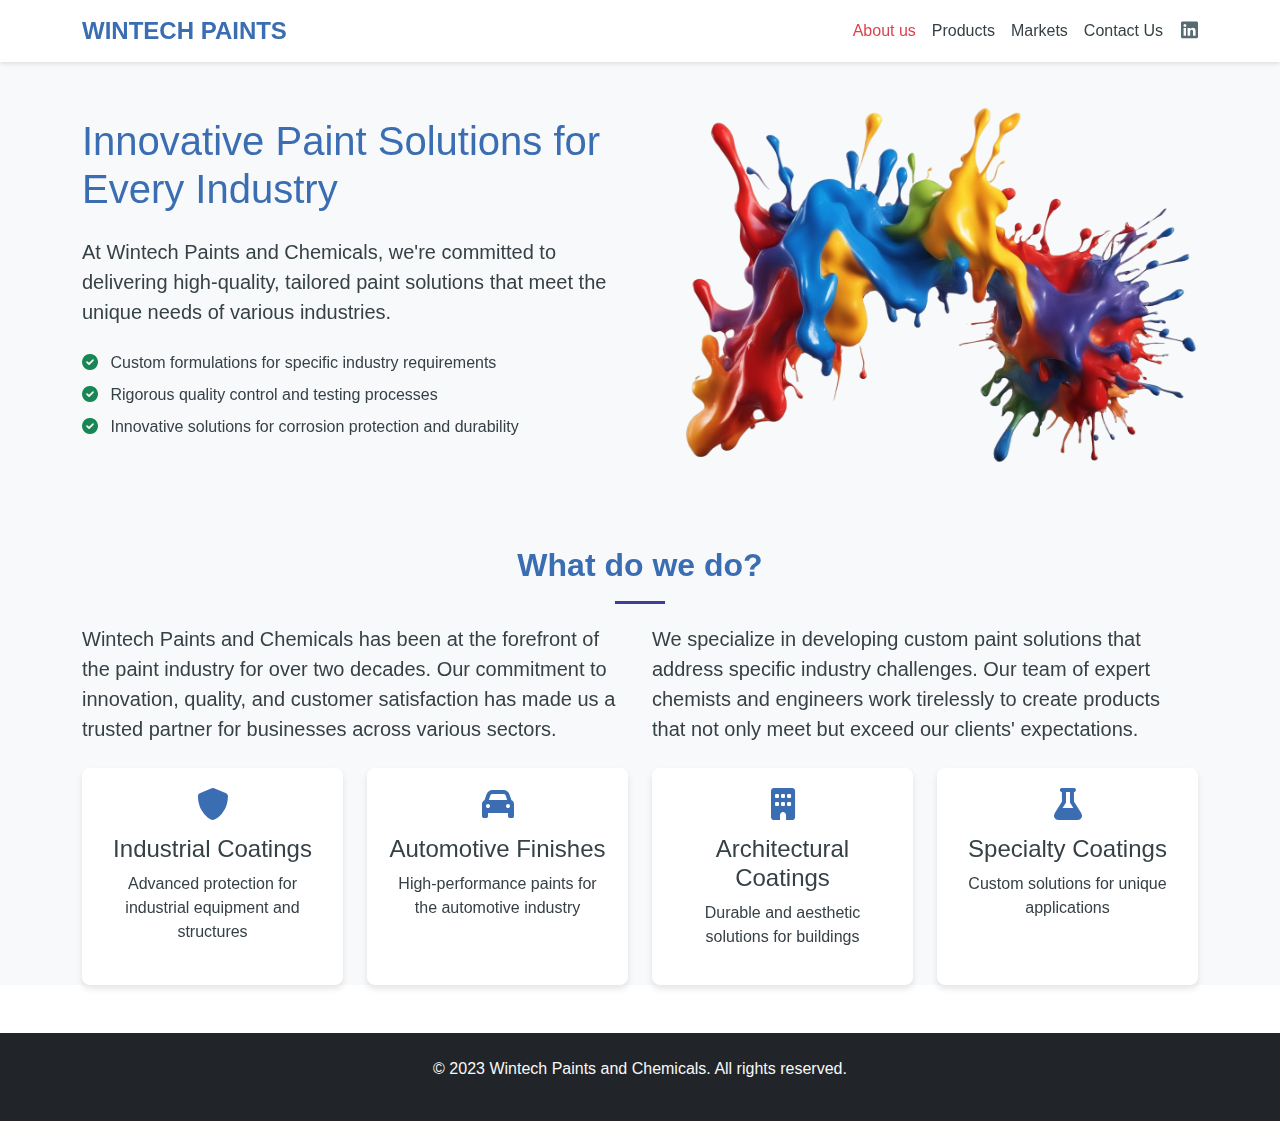
==== commit e2f0ab33: "add new website" ====
--- a/index.html
+++ b/index.html
@@ -1,931 +1,293 @@
-  <!DOCTYPE html>
+<!DOCTYPE html>
 <html lang="en">
-
-<head style="background-image: url("assets/img/colors.png");>
-  <meta charset="utf-8">
-  <meta content="width=device-width, initial-scale=1.0" name="viewport">
-
-  <title>WINTECH PAINTS AND CHEMICALS</title>
-  <meta content="" name="descriptison">
-  <meta content="" name="keywords">
-
-  <!-- Favicons -->
-  <link href="assets/img/favicon.png" rel="icon">
-  <link href="assets/img/apple-touch-icon.png" rel="apple-touch-icon">
-
-  <!-- Google Fonts -->
-  <link href="https://fonts.googleapis.com/css?family=Open+Sans:300,300i,400,400i,600,600i,700,700i|Raleway:300,300i,400,400i,500,500i,600,600i,700,700i|Poppins:300,300i,400,400i,500,500i,600,600i,700,700i" rel="stylesheet">
-
-  <!-- Vendor CSS Files -->
-  <link href="assets/vendor/bootstrap/css/bootstrap.min.css" rel="stylesheet">
-  <link href="assets/vendor/icofont/icofont.min.css" rel="stylesheet">
-  <link href="assets/vendor/boxicons/css/boxicons.min.css" rel="stylesheet">
-  <link href="assets/vendor/venobox/venobox.css" rel="stylesheet">
-  <link href="assets/vendor/owl.carousel/assets/owl.carousel.min.css" rel="stylesheet">
-  <link href="assets/vendor/aos/aos.css" rel="stylesheet">
-
-  <!-- Template Main CSS File -->
-  <link href="assets/css/style.css" rel="stylesheet">
-
+<head>
+    <meta charset="UTF-8">
+    <meta name="viewport" content="width=device-width, initial-scale=1.0">
+    <title>Wintech Paints and Chemicals</title>
+    <link href="https://cdn.jsdelivr.net/npm/bootstrap@5.3.0/dist/css/bootstrap.min.css" rel="stylesheet">
+    <link href="https://cdnjs.cloudflare.com/ajax/libs/font-awesome/6.0.0-beta3/css/all.min.css" rel="stylesheet">
+    <link href="https://unpkg.com/aos@2.3.1/dist/aos.css" rel="stylesheet">
+    <style>
+        body {
+            font-family: "Open Sans", sans-serif;
+            color: #364146;
+        }
+        .navbar {
+            background-color: #ffffff;
+            box-shadow: 0 2px 4px rgba(0,0,0,0.1);
+        }
+        .navbar-brand {
+            font-size: 1.5rem;
+            font-weight: 700;
+            color: #3A6DB2 !important;
+        }
+        .nav-link {
+            color: #364146 !important;
+            font-weight: 500;
+            transition: color 0.3s ease;
+        }
+        .nav-link:hover, .nav-link.active {
+            color: #DA434C !important;
+        }
+        .hero-section {
+            background-color: #f8f9fa;
+            padding: 10px 0;
+            margin-top: 26px;
+        }
+        .hero-img img {
+            max-width: 100%;
+            border-radius: 15px;
+        }
+        .problem-solving-card {
+            background-color: #fff;
+            border-radius: 8px;
+            box-shadow: 0 4px 6px rgba(0, 0, 0, 0.1);
+            transition: all 0.3s ease;
+            height: 100%;
+            padding: 20px;
+            text-align: center;
+        }
+        .problem-solving-card:hover {
+            transform: translateY(-5px);
+            box-shadow: 0 6px 12px rgba(0, 0, 0, 0.15);
+        }
+        .problem-solving-card i {
+            font-size: 2rem;
+            color: #3A6DB2;
+            margin-bottom: 15px;
+        }
+        .header-social-links a {
+            color: #576971;
+            font-size: 1.2rem;
+            margin-left: 10px;
+            transition: color 0.3s ease;
+        }
+        .header-social-links a:hover {
+            color: #3F3F9A;
+        }
+        .section-title {
+            text-align: center;
+            margin-bottom: 20px;
+        }
+        .section-title h2 {
+            font-size: 32px;
+            font-weight: 600;
+            margin-bottom: 20px;
+            padding-bottom: 20px;
+            position: relative;
+            color: #3A6DB2;
+        }
+        .section-title h2::after {
+            content: '';
+            position: absolute;
+            display: block;
+            width: 50px;
+            height: 3px;
+            background: #3F3F9A;
+            bottom: 0;
+            left: calc(50% - 25px);
+        }
+
+        /* splash */
+        .splash-container {
+    position: relative;
+    width: 100%;
+    height: 500px;
+    overflow: hidden;
+}
+
+.splash-image {
+    position: absolute;
+    top: 50%;
+    left: 50%;
+    transform: translate(-50%, -50%);
+    max-width: 100%;
+    height: auto;
+}
+
+.splash-1 {
+    animation: splash1 3s cubic-bezier(1, -0.89, 1, 1) infinite;
+}
+
+.splash-2 {
+    animation: splash2 3s ease-out;
+    opacity: 0.3;
+}
+
+.splash-3 {
+    animation: splash3 6s ease-in-out infinite;
+    opacity: 0.1;
+}
+
+@keyframes splash1 {
+    0%, 100% {
+        transform: translate(-50%, -50%) scale(1) rotate(0deg);
+    }
+    50% {
+        transform: translate(-50%, -50%) scale(1.1) rotate(5deg);
+    }
+}
+
+@keyframes splash2 {
+    0%, 100% {
+        transform: translate(-50%, -50%) scale(1) rotate(0deg);
+    }
+    50% {
+        transform: translate(-50%, -50%) scale(1.15) rotate(-5deg);
+    }
+}
+
+@keyframes splash3 {
+    0%, 100% {
+        transform: translate(-50%, -50%) scale(1) rotate(0deg);
+    }
+    50% {
+        transform: translate(-50%, -50%) scale(1.2) rotate(3deg);
+    }
+}
+    </style>
 </head>
-
-<body style="background-image: url("assets/img/colors.png");>
-
-  <!-- ======= Header ======= -->
+<body>
   <header id="header" class="fixed-top">
-    <div class="container d-flex">
-
-      <div class="logo mr-auto">
-        <h1 class="text-light"><a href="index.html"><span>WINTECH PAINTS AND CHEMICALS</span></a></h1>
-        <!-- Uncomment below if you prefer to use an image logo -->
-        <!-- <a href="index.html"><img src="assets/img/logo.png" alt="" class="img-fluid"></a>-->
-      </div>
-
-      <nav class="nav-menu d-none d-lg-block">
-        <ul>
-          <li class="active"><a href="index.html">Home</a></li>
-<!--           <li class="drop-down"><a href="">About</a> -->
- <!--            <ul> -->
-              <li><a href="#about">About Us</a></li>
-<!--               <li><a href="#team">Team</a></li>
-              <li><a href="#testimonials">Testimonials</a></li>
-              <li class="drop-down"><a href="#">Deep Drop Down</a>
-                <ul>
-                  <li><a href="#">Deep Drop Down 1</a></li>
-                  <li><a href="#">Deep Drop Down 2</a></li>
-                  <li><a href="#">Deep Drop Down 3</a></li>
-                  <li><a href="#">Deep Drop Down 4</a></li>
-                  <li><a href="#">Deep Drop Down 5</a></li>
-                </ul> -->
-              </li>
-  <!--           </ul> -->
-          </li>
-          <li><a href="#services">Services</a></li>
-          <li><a href="#portfolio">Portfolio</a></li>
-<!--           <li><a href="#pricing">Pricing</a></li> -->
-
-          <li><a href="#contact">Contact</a></li>
-
-        </ul>
-      </nav><!-- .nav-menu -->
-
-      <div class="header-social-links">
-        <a href="#" class="twitter"><i class="icofont-twitter"></i></a>
-        <a href="#" class="facebook"><i class="icofont-facebook"></i></a>
-        <a href="#" class="instagram"><i class="icofont-instagram"></i></a>
-        <a href="#" class="linkedin"><i class="icofont-linkedin"></i></i></a>
-      </div>
-
-    </div>
-  </header><!-- End Header -->
-
-  <!-- ======= Hero Section ======= -->
-  <section id="hero">
-
-    <div class="container">
-      <div class="row">
-        <div class="col-lg-6 pt-5 pt-lg-0 order-2 order-lg-1 d-flex flex-column justify-content-center" data-aos="fade-up">
-          <div>
-            <h1 style="padding-bottom: 30px">We develop tailor made products that solve individual industry needs</h1>
-            <h3> - leading manufacturer and supplier of optimum quality and wide range of Synthetic Enamels, Epoxy Paints, Stoving Primers and others. <br><br>Available with customization facility, our range is widely in demand by clients <br><br></h3>
-            <!-- <a href="#about" class="btn-get-started scrollto">Get Started</a> -->
+    <nav class="navbar navbar-expand-lg navbar-light">
+        <div class="container">
+            <a class="navbar-brand" href="index.html">WINTECH PAINTS</a>
+            <button class="navbar-toggler" type="button" data-bs-toggle="collapse" data-bs-target="#navbarNav" aria-controls="navbarNav" aria-expanded="false" aria-label="Toggle navigation">
+                <span class="navbar-toggler-icon"></span>
+            </button>
+            <div class="collapse navbar-collapse" id="navbarNav">
+                <ul class="navbar-nav ms-auto">
+                    <li class="nav-item">
+                        <a class="nav-link active" href="index.html">About us</a>
+                    </li>
+                    <!-- <li class="nav-item">
+                        <a class="nav-link" href="index.html#about">About Us</a>
+                    </li> -->
+                    <li class="nav-item">
+                        <a class="nav-link" href="products.html">Products</a>
+                    </li>
+                    <li class="nav-item">
+                        <a class="nav-link" href="markets.html">Markets</a>
+                    </li>
+                    <li class="nav-item">
+                        <a class="nav-link" href="contact.html">Contact Us</a>
+                    </li>
+                </ul>
+                <div class="header-social-links d-none d-lg-flex align-items-center">
+                    <a href="#" class="linkedin"><i class="fab fa-linkedin"></i></a>
+                </div>
+            </div>
+        </div>
+    </nav>
+</header>
+    <section id="hero" class="hero-section">
+        <div class="container">
+            <div class="row align-items-center">
+              <div class="col-lg-6 order-lg-2 hero-img" data-aos="fade-left">
+                <div class="splash-container">
+                    <img src="assets/img/test2.png" class=" splash-image splash-1" alt="Paint Splash">
+                    <img src="assets/img/test2.png" class="splash-image splash-2" alt="Paint Splash">
+                    <!-- <img src="assets/img/test2.png" class="img-fluid splash-image splash-3" alt="Paint Splash"> -->
+                </div>
+            </div>
+                <div class="col-lg-6 order-lg-1" data-aos="fade-right">
+                    <h1 class=" mb-4" style="color: #3A6DB2;">Innovative Paint Solutions for Every Industry</h1>
+                    <p class="lead mb-4">
+                        At Wintech Paints and Chemicals, we're committed to delivering high-quality, tailored paint solutions that meet the unique needs of various industries.
+                    </p>
+                    <ul class="list-unstyled">
+                        <li class="mb-2"><i class="fas fa-check-circle text-success me-2"></i> Custom formulations for specific industry requirements</li>
+                        <li class="mb-2"><i class="fas fa-check-circle text-success me-2"></i> Rigorous quality control and testing processes</li>
+                        <li class="mb-2"><i class="fas fa-check-circle text-success me-2"></i> Innovative solutions for corrosion protection and durability</li>
+                    </ul>
+                </div>
+            </div>
+        </div>
+    </section>
+
+    <!-- <section id="about" class="py-5">
+        <div class="container">
+            <div class="section-title" data-aos="fade-up">
+                <h2>About Us</h2>
+            </div>
+            <div class="row">
+                <div class="col-lg-6" data-aos="fade-right" data-aos-delay="100">
+                    <p>
+                        Wintech Paints and Chemicals has been at the forefront of the paint industry for over two decades. Our commitment to innovation, quality, and customer satisfaction has made us a trusted partner for businesses across various sectors.
+                    </p>
+                </div>
+                <div class="col-lg-6" data-aos="fade-left" data-aos-delay="200">
+                    <p>
+                        We specialize in developing custom paint solutions that address specific industry challenges. Our team of expert chemists and engineers work tirelessly to create products that not only meet but exceed our clients' expectations.
+                    </p>
+                </div>
+            </div>
+        </div>
+    </section> -->
+
+    <section id="solutions" class="bg-light">
+        <div class="container">
+            <div class="section-title" data-aos="fade-up">
+                <h2>What do we do?</h2>
+            </div>
+            <div class="row">
+              <div class="col-lg-6" data-aos="fade-right" data-aos-delay="100">
+                  <p class="lead mb-4">
+                      Wintech Paints and Chemicals has been at the forefront of the paint industry for over two decades. Our commitment to innovation, quality, and customer satisfaction has made us a trusted partner for businesses across various sectors.
+                  </p>
+              </div>
+              <div class="col-lg-6" data-aos="fade-left" data-aos-delay="200">
+                  <p class="lead mb-4">
+                      We specialize in developing custom paint solutions that address specific industry challenges. Our team of expert chemists and engineers work tirelessly to create products that not only meet but exceed our clients' expectations.
+                  </p>
+              </div>
           </div>
-        </div>
-        <div class="col-lg-6 order-1 order-lg-2 hero-img" data-aos="fade-left">
-          <img src="assets/img/painter.png" class="img-fluid" alt="">
-        </div>
-      </div>
-    </div>
-
-  </section><!-- End Hero -->
-
-  <main id="main">
-
-    <!-- ======= About Section ======= -->
-    <section id="about" class="about">
-      <div class="container" >
-        <h1 style="text-align: center; padding-bottom: 30px">About us</h1>
-        <div class="row">
-          <div class="col-lg-6" data-aos="zoom-in">
-            <img src="assets/img/colors2.png" class="img-fluid" alt="">
-          </div>
-          <div class="col-lg-6 d-flex flex-column justify-contents-center" data-aos="fade-left">
-            <div class="content pt-4 pt-lg-0">
-              <p class="font-italic" style="font-size: 18px">
-                The company was started to manufacture industrial paints to cater the needs of manufacturing  industries. We have a strong commitment to the protective coatings industry and take an active role in corrosion control, auto motive refinishes . We are doing continuous improvement in our products to meet the customer demand and also helping them by providing solutions to their problems and  achieve their quality needs.
-              </p>
-              <ul>
-                <li><i class="icofont-check-circled" ></i> We develop products to suits the industrial  needs of the customer and  also develop tailor made products to suits each  industry needs. Our continued focus and understanding of our customers’ needs drives product development.</li>
-                <li><i class="icofont-check-circled" ></i> All our products  go through stringent internal and external testing. Rigorous product testing done based on decades of knowledge and experience. When a new product is released, we know it will perform. </li>
-                <li><i class="icofont-check-circled" ></i> Our problem-solving technologies has earned the trust and confidence of customers  Whether you need corrosion protection, Heat resistance , chemical resistance, long-term weathering, color stability </li>
-                 <!-- <li><i class="icofont-check-circled"></i> Giving new colours to vehicle to improve the aesthetic look more attractive.  </li> -->
-              </ul>
-              <!-- <p>
-                Ullamco laboris nisi ut aliquip ex ea commodo consequat. Duis aute irure dolor in reprehenderit in voluptate tera noden carma palorp mades tera.
-              </p> -->
-            </div>
-          </div>
-        </div>
-
-      </div>
-    </section><!-- End About Section -->
-
-    <!-- ======= Features Section ======= --><!-- 
-    <section id="features" class="features">
- -->      <section id="services" class="services section-bg">
-      <div class="container">
-        <h1 style="text-align: center; padding-bottom: 30px">Problems we solve</h1>
-        <div class="row">
-          <div class="col-lg-6 mt-2 mb-tg-0 order-2 order-lg-1">
-            <ul class="nav nav-tabs flex-column">
-              <li class="nav-item" data-aos="fade-up">
-                <a class="nav-link active show" data-toggle="tab" href="#tab-1">
-                  <h4>Custom paints</h4>
-                  <!-- <p>We develop products to suits the industrial  needs of the customer and  also develop tailor made products to suits each  industry needs. Our continued focus and understanding of our customers’ needs drives product development.</p> -->
-                  <p>Protecting steel from corrosion and protecting concrete from abrasion and weathering.</p>
-                </a>
-              </li>
-              <li class="nav-item mt-2" data-aos="fade-up" data-aos-delay="100">
-                <a class="nav-link" data-toggle="tab" href="#tab-2">
-                  <h4></h4>
-                  <!-- <p>All our products  go through stringent internal and external testing. Rigorous product testing done based on decades of knowledge and experience. When a new product is released, we know it will perform..</p> -->
-                  <p>Increasing the life of auto mobile components and machineries.</p>
-                </a>
-              </li>
-              <li class="nav-item mt-2" data-aos="fade-up" data-aos-delay="200">
-                <a class="nav-link" data-toggle="tab" href="#tab-3">
-                  <!-- <h4>Pariatur explicabo vel</h4> -->
-                  <!-- <p>Our problem-solving technologies has earned the trust and confidence of customers  Whether you need corrosion protection, Heat resistance , chemical resistance, long-term weathering, color stability etc.</p> -->
-                  <p>Protecting water and chemical storage tanks.</p>
-                </a>
-              </li>
-              <li class="nav-item mt-2" data-aos="fade-up" data-aos-delay="300">
-                <a class="nav-link" data-toggle="tab" href="#tab-4">
-                  <!-- <h4>Nostrum qui quasi</h4> -->
-                  <p>Giving new colours to vehicle to improve the aesthetic look more attractive. </p>
-                </a>
-              </li>
-            </ul>
-          </div>
-          <div class="col-lg-6 order-1 order-lg-2" data-aos="zoom-in">
-            <div class="tab-content">
-              <div class="tab-pane active show" id="tab-1">
-                <figure>
-                  <img src="assets/img/about1.jpeg" alt="" class="img-fluid">
-                </figure>
-              </div>
-              <div class="tab-pane" id="tab-2">
-                <figure>
-                  <img src="assets/img/about2.jpeg" alt="" class="img-fluid">
-                </figure>
-              </div>
-              <div class="tab-pane" id="tab-3">
-                <figure>
-                  <img src="assets/img/about2.png" alt="" class="img-fluid">
-                </figure>
-              </div>
-              <div class="tab-pane" id="tab-4">
-                <figure>
-                  <img src="assets/img/color3.png" alt="" class="img-fluid">
-                </figure>
-              </div>
-            </div>
-          </div>
-        </div>
-
-      </div>
-    </section><!-- End Features Section -->
-
-    <!-- ======= Services Section ======= -->
-<!--     <section id="services" class="services section-bg">
-      <div class="container">
-
-        <div class="section-title" data-aos="fade-up">
-          <h2>Services</h2>
-          <p>Magnam dolores commodi suscipit. Necessitatibus eius consequatur ex aliquid fuga eum quidem. Sit sint consectetur velit. Quisquam quos quisquam cupiditate. Et nemo qui impedit suscipit alias ea. Quia fugiat sit in iste officiis commodi quidem hic quas.</p>
-        </div>
-
-        <div class="row">
-          <div class="col-md-6 col-lg-3 d-flex align-items-stretch mb-5 mb-lg-0" data-aos="zoom-in">
-            <div class="icon-box icon-box-pink">
-              <div class="icon"><i class="bx bxl-dribbble"></i></div>
-              <h4 class="title"><a href="">Lorem Ipsum</a></h4>
-              <p class="description">Protecting steel from corrosion and protecting concrete from abrasion and weathering.</p>
-            </div>
-          </div>
-
-          <div class="col-md-6 col-lg-3 d-flex align-items-stretch mb-5 mb-lg-0" data-aos="zoom-in" data-aos-delay="100">
-            <div class="icon-box icon-box-cyan">
-              <div class="icon"><i class="bx bx-file"></i></div>
-              <h4 class="title"><a href="">Sed ut perspiciatis</a></h4>
-              <p class="description">Increasing the life of auto mobile components and machineries .</p>
-            </div>
-          </div>
-
-          <div class="col-md-6 col-lg-3 d-flex align-items-stretch mb-5 mb-lg-0" data-aos="zoom-in" data-aos-delay="200">
-            <div class="icon-box icon-box-green">
-              <div class="icon"><i class="bx bx-tachometer"></i></div>
-              <h4 class="title"><a href="">Magni Dolores</a></h4>
-              <p class="description">Increasing the life of auto mobile components and machineries</p>
-            </div>
-          </div>
-
-          <div class="col-md-6 col-lg-3 d-flex align-items-stretch mb-5 mb-lg-0" data-aos="zoom-in" data-aos-delay="300">
-            <div class="icon-box icon-box-blue">
-              <div class="icon"><i class="bx bx-world"></i></div>
-              <h4 class="title"><a href="">Nemo Enim</a></h4>
-              <p class="description">Giving New  colours to vehicle to improve the aesthetic look more attractive</p>
-            </div>
-          </div>
-
-        </div>
-
-      </div>
-    </section> --><!-- End Services Section -->
-
-    <!-- ======= Portfolio Section ======= -->
-    <section id="portfolio" class="portfolio">
-      <div class="container">
-
-        <div class="section-title" data-aos="fade-up">
-          <h2>Products</h2>
-          <p>Expolore and know our products.</p>
-        </div>
-
-        <div class="row">
-          <div class="col-lg-3">
-          <div class="col-lg-12 d-flex justify-content-center "style="font-size: 10px data-aos="fade-up" data-aos-delay="100">
-            <ul id="portfolio-flters">
-              <li class="list-group-item filter-active" data-filter="*">All</li>
-              <li class="list-group-item" data-filter=".filter-adp">AIR DRYING PRIMERS </li>
-              <li class="list-group-item" data-filter=".filter-adep">AIR DRYING ENAMEL PAINTS</li>
-              <li class="list-group-item" data-filter=".filter-crpfp">CHLORINATED RUBBER PRIMER AND FINISH PAINT</li>
-              <li class="list-group-item" data-filter=".filter-sp">STOVING  PRIMERS </li>
-              <li class="list-group-item" data-filter=".filter-sefp">STOVING ENAMEL  FINISH PAINTS</li>
-              <li class="list-group-item" data-filter=".filter-htp">HIGH TEMPERATURE PAINTS</li>
-              <li class="list-group-item" data-filter=".filter-ep">EPOXY PRIMERS </li>
-              <li class="list-group-item" data-filter=".filter-efp">EPOXY FINISH  PAINTS</li>
-              <li class="list-group-item" data-filter=".filter-pup">POLY UREATHENE PRIMERS </li>
-              <li class="list-group-item" data-filter=".filter-puf">POLY UREATHENE FINISH </li>
-            </ul>
-          </div>
-          </div>
-          <div class="col-lg-9">
-              <div class="row portfolio-container" style="font-size: 12px" data-aos="fade-up" data-aos-delay="200">
-
-                  <!-- START ADP -->
-                  <div class="col-lg-2  col-md-2 portfolio-item filter-adp" style="padding:5px">
-                    <div class="portfolio-wrap ">
-        <!--               <img src="assets/img/portfolio/portfolio-1.jpg" class="img-fluid" alt=""> -->
-                         <p> <br> <br> WINLAC’ REDOXIDE METAL PRIMER</p>
-                      <div class=" portfolio-links">
-                      <!-- </div> -->
-                     <!--  <div class="c"> -->
-                        <a href="assets/img/portfolio/portfolio-1.jpg" data-gall="portfolioGallery" class="venobox" title="App 1"><i class="bx bx-plus"></i></a>
-                        <!-- <a href="portfolio-details.html" title="More Details"><i class="bx bx-link"></i></a> -->
-                      </div>
-                    </div>
-        
-                  </div>
-        
-        
-                  <div class="col-lg-2 col-md-2 portfolio-item filter-adp">
-                    <div class="portfolio-wrap">
-               <!--        <img src="assets/img/portfolio/portfolio-1.jpg" class="img-fluid" alt=""> -->
-                    
-                         <p> <br> <br>  WINLAC’ ZINC CHROMATE REDOXIDE METAL PRIMER AS PER IS : 2074 (504)</p>
-                      <div class=" portfolio-links">
-                      <!-- </div> -->
-                     <!--  <div class="c"> -->
-                        <a href="assets/img/portfolio/portfolio-1.jpg" data-gall="portfolioGallery" class="venobox" title="App 1"><i class="bx bx-plus"></i></a>
-                        <!-- <a href="portfolio-details.html" title="More Details"><i class="bx bx-link"></i></a> -->
-                      </div>
-                    </div>
-                  </div>
-        
-        
-                  <div class="col-lg-2 col-md-2 portfolio-item filter-adp">
-                    <div class="portfolio-wrap">
-           <!--            <img src="assets/img/portfolio/portfolio-1.jpg" class="img-fluid" alt=""> -->
-                    
-                         <p> <br> <br> WINLAC’ ZINC CHROMATE YELLOW PRIMER </p>
-                      <div class=" portfolio-links">
-                      <!-- </div> -->
-                     <!--  <div class="c"> -->
-                        <a href="assets/img/portfolio/portfolio-1.jpg" data-gall="portfolioGallery" class="venobox" title="App 1"><i class="bx bx-plus"></i></a>
-                        <!-- <a href="portfolio-details.html" title="More Details"><i class="bx bx-link"></i></a> -->
-                      </div>
-                    </div>
-                  </div>
-        
-                  <div class="col-lg-2 col-md-2 portfolio-item filter-adp">
-                    <div class="portfolio-wrap">
-                     <!--  <img src="assets/img/portfolio/portfolio-1.jpg" class="img-fluid" alt=""> -->
-                    
-                         <p> <br> <br> ‘WINLAC’ ZINC PHOSPHATE GREY PRIMER  </p>
-                      <div class=" portfolio-links">
-                      <!-- </div> -->
-                     <!--  <div class="c"> -->
-                        <a href="assets/img/portfolio/portfolio-1.jpg" data-gall="portfolioGallery" class="venobox" title="App 1"><i class="bx bx-plus"></i></a>
-                        <!-- <a href="portfolio-details.html" title="More Details"><i class="bx bx-link"></i></a> -->
-                      </div>
-                    </div>
-                  </div>
-        
-                  <!-- ENF OF ADP -->
-        
-        
-                   <!-- START ADEP -->
-                  <div class="col-lg-2 col-md-2 portfolio-item filter-adep">
-                    <div class="portfolio-wrap">
-                    <!--   <img src="assets/img/portfolio/portfolio-1.jpg" class="img-fluid" alt=""> -->
-                    
-                         <p> <br> <br>  ‘WINLAC’ SYNTHETIC ENAMEL </p>
-                      <div class=" portfolio-links">
-                      <!-- </div> -->
-                     <!--  <div class="c"> -->
-                        <a href="assets/img/portfolio/portfolio-1.jpg" data-gall="portfolioGallery" class="venobox" title="App 1"><i class="bx bx-plus"></i></a>
-                        <a href="portfolio-details.html" title="More Details"><i class="bx bx-link"></i></a>
-                      </div>
-                    </div>
-                  </div>
-        
-        
-                  <div class="col-lg-2 col-md-2 portfolio-item filter-adep">
-                    <div class="portfolio-wrap">
-                     <!--  <img src="assets/img/portfolio/portfolio-1.jpg" class="img-fluid" alt=""> -->
-                    
-                         <p> <br> <br> ‘WINLAC’ HIGH SPEED ENAMEL </p>
-                      <div class=" portfolio-links">
-                      <!-- </div> -->
-                     <!--  <div class="c"> -->
-                        <a href="assets/img/portfolio/portfolio-1.jpg" data-gall="portfolioGallery" class="venobox" title="App 1"><i class="bx bx-plus"></i></a>
-                        <!-- <a href="portfolio-details.html" title="More Details"><i class="bx bx-link"></i></a> -->
-                      </div>
-                    </div>
-                  </div>
-        
-        
-                            <div class="col-lg-2 col-md-2 portfolio-item filter-adep">
-                    <div class="portfolio-wrap">
-                      <!-- <img src="assets/img/portfolio/portfolio-1.jpg" class="img-fluid" alt=""> -->
-                    
-                         <p> <br> <br> ‘WINLAC’ FLUORESCENT PAINT  </p>
-                      <div class=" portfolio-links">
-                      <!-- </div> -->
-                     <!--  <div class="c"> -->
-                        <a href="assets/img/portfolio/portfolio-1.jpg" data-gall="portfolioGallery" class="venobox" title="App 1"><i class="bx bx-plus"></i></a>
-                        <!-- <a href="portfolio-details.html" title="More Details"><i class="bx bx-link"></i></a> -->
-                      </div>
-                    </div>
-                  </div>
-        
-        
-                            <div class="col-lg-2 col-md-2 portfolio-item filter-adep">
-                    <div class="portfolio-wrap">
-                      <!-- <img src="assets/img/portfolio/portfolio-1.jpg" class="img-fluid" alt=""> -->
-                    
-                         <p> <br> <br> ‘WINLAC’ ALUMINIUM PAINT </p>
-                      <div class=" portfolio-links">
-                      <!-- </div> -->
-                     <!--  <div class="c"> -->
-                        <a href="assets/img/portfolio/portfolio-1.jpg" data-gall="portfolioGallery" class="venobox" title="App 1"><i class="bx bx-plus"></i></a>
-                        <!-- <a href="portfolio-details.html" title="More Details"><i class="bx bx-link"></i></a> -->
-                      </div>
-                    </div>
-                  </div>
-        
-        
-                            <div class="col-lg-2 col-md-2 portfolio-item filter-adep">
-                    <div class="portfolio-wrap">
-                      <!-- <img src="assets/img/portfolio/portfolio-1.jpg" class="img-fluid" alt=""> -->
-                    
-                         <p> <br> <br> ‘WINLAC’ HEAT & OIL RESISTANT FINISH </p>
-                      <div class=" portfolio-links">
-                      <!-- </div> -->
-                     <!--  <div class="c"> -->
-                        <a href="assets/img/portfolio/portfolio-1.jpg" data-gall="portfolioGallery" class="venobox" title="App 1"><i class="bx bx-plus"></i></a>
-                        <!-- <a href="portfolio-details.html" title="More Details"><i class="bx bx-link"></i></a> -->
-                      </div>
-                    </div>
-                  </div>
-        
-                                      <div class="col-lg-2 col-md-2 portfolio-item filter-adep">
-                    <div class="portfolio-wrap">
-                      <!-- <img src="assets/img/portfolio/portfolio-1.jpg" class="img-fluid" alt=""> -->
-                    
-                         <p> <br> <br> ‘WINLAC’ A.C.BLACK</p>
-                      <div class=" portfolio-links">
-                      <!-- </div> -->
-                     <!--  <div class="c"> -->
-                        <a href="assets/img/portfolio/portfolio-1.jpg" data-gall="portfolioGallery" class="venobox" title="App 1"><i class="bx bx-plus"></i></a>
-                        <!-- <a href="portfolio-details.html" title="More Details"><i class="bx bx-link"></i></a> -->
-                      </div>
-                    </div>
-                  </div>
-        
-                  <!-- ENF OF ADEP -->
-        
-                <!--   Start of CHLORINATED RUBBER PRIMER  AND FINISH PAINT / crpfp -->
-        
-                            <div class="col-lg-2 col-md-2 portfolio-item filter-crpfp">
-                    <div class="portfolio-wrap">
-                     <!--  <img src="assets/img/portfolio/portfolio-1.jpg" class="img-fluid" alt=""> -->
-                    
-                         <p> <br> <br> ‘WINLAC’ CHLORUB PRIMER </p>
-                      <div class=" portfolio-links">
-                      <!-- </div> -->
-                     <!--  <div class="c"> -->
-                        <a href="assets/img/portfolio/portfolio-1.jpg" data-gall="portfolioGallery" class="venobox" title="App 1"><i class="bx bx-plus"></i></a>
-                        <!-- <a href="portfolio-details.html" title="More Details"><i class="bx bx-link"></i></a> -->
-                      </div>
-                    </div>
-                  </div>
-        
-                                      <div class="col-lg-2 col-md-2 portfolio-item filter-crpfp">
-                    <div class="portfolio-wrap">
-                      <!-- <img src="assets/img/portfolio/portfolio-1.jpg" class="img-fluid" alt=""> -->
-                    
-                         <p> <br> <br> ‘WINLAC’ CHLORUB FINISH </p>
-                      <div class=" portfolio-links">
-                      <!-- </div> -->
-                     <!--  <div class="c"> -->
-                        <a href="assets/img/portfolio/portfolio-1.jpg" data-gall="portfolioGallery" class="venobox" title="App 1"><i class="bx bx-plus"></i></a>
-                        <!-- <a href="portfolio-details.html" title="More Details"><i class="bx bx-link"></i></a> -->
-                      </div>
-                    </div>
-                  </div>
-        
-                  <!-- End of crpfp -->
-        
-                  <!-- Start of HIGH TEMPERATURE PAINTS 3 items-->
-                                <div class="col-lg-2 col-md-2 portfolio-item filter-htp">
-                    <div class="portfolio-wrap">
-                     <!--  <img src="assets/img/portfolio/portfolio-2.jpg" class="img-fluid" alt=""> -->
-                    
-                         <p> <br> <br> SPECIFICATION FOR H.R.ALUMINIUM  </p>
-                      <div class=" portfolio-links">
-                      <!-- </div> -->
-                     <!--  <div class="c"> -->
-                        <a href="assets/img/portfolio/portfolio-2.jpg" data-gall="portfolioGallery" class="venobox" title="App 1"><i class="bx bx-plus"></i></a>
-                        <!-- <a href="portfolio-details.html" title="More Details"><i class="bx bx-link"></i></a> -->
-                      </div>
-                    </div>
-                  </div>
-        
-                                      <div class="col-lg-2 col-md-2 portfolio-item filter-htp">
-                    <div class="portfolio-wrap">
-                     <!--  <img src="assets/img/portfolio/portfolio-2.jpg" class="img-fluid" alt=""> -->
-                    
-                         <p> <br> <br> SPECIFICATION FOR H.R.ALUMINIUM 600°C</p>
-                      <div class=" portfolio-links">
-                      <!-- </div> -->
-                     <!--  <div class="c"> -->
-                        <a href="assets/img/portfolio/portfolio-2.jpg" data-gall="portfolioGallery" class="venobox" title="App 1"><i class="bx bx-plus"></i></a>
-                        <!-- <a href="portfolio-details.html" title="More Details"><i class="bx bx-link"></i></a> -->
-                      </div>
-                    </div>
-                  </div>
-                      <div class="col-lg-2 col-md-2 portfolio-item filter-htp">
-                    <div class="portfolio-wrap">
-                      <!-- <img src="assets/img/portfolio/portfolio-2.jpg" class="img-fluid" alt=""> -->
-                    
-                         <p> <br> <br> SPECIFICATION FOR H.R.BLACK </p>
-                      <div class=" portfolio-links">
-                      <!-- </div> -->
-                     <!--  <div class="c"> -->
-                        <a href="assets/img/portfolio/portfolio-2.jpg" data-gall="portfolioGallery" class="venobox" title="App 1"><i class="bx bx-plus"></i></a>
-                        <!-- <a href="portfolio-details.html" title="More Details"><i class="bx bx-link"></i></a> -->
-                      </div>
-                    </div>
-                  </div>
-        
-                  <!-- End of HIGH TEMPERATURE PAINTS -->
-        
-        
-                  <!-- Start of  EPOXY  PRIMERS 7 items -->  
-        
-                                          <div class="col-lg-2 col-md-2 portfolio-item filter-ep">
-                    <div class="portfolio-wrap">
-                      <!-- <img src="assets/img/portfolio/portfolio-2.jpg" class="img-fluid" alt=""> -->
-                    
-                         <p> <br> <br> ‘WINLAC’ EPOXY ZINC CHROMATE  PRIMER </p>
-                      <div class=" portfolio-links">
-                      <!-- </div> -->
-                     <!--  <div class="c"> -->
-                        <a href="assets/img/portfolio/portfolio-2.jpg" data-gall="portfolioGallery" class="venobox" title="App 1"><i class="bx bx-plus"></i></a>
-                        <!-- <a href="portfolio-details.html" title="More Details"><i class="bx bx-link"></i></a> -->
-                      </div>
-                    </div>
-                  </div>
-        
-                                      <div class="col-lg-2 col-md-2 portfolio-item filter-ep">
-                    <div class="portfolio-wrap">
-                      <!-- <img src="assets/img/portfolio/portfolio-2.jpg" class="img-fluid" alt=""> -->
-                    
-                         <p> <br> <br> ‘WINLAC’ EPOXY ZINC CHROMATE YELLOW PRIMER </p>
-                      <div class=" portfolio-links">
-                      <!-- </div> -->
-                     <!--  <div class="c"> -->
-                        <a href="assets/img/portfolio/portfolio-2.jpg" data-gall="portfolioGallery" class="venobox" title="App 1"><i class="bx bx-plus"></i></a>
-                        <!-- <a href="portfolio-details.html" title="More Details"><i class="bx bx-link"></i></a> -->
-                      </div>
-                    </div>
-                  </div>
-        
-                      <div class="col-lg-2 col-md-2 portfolio-item filter-ep">
-                    <div class="portfolio-wrap">
-                    <!--   <img src="assets/img/portfolio/portfolio-2.jpg" class="img-fluid" alt=""> -->
-                    
-                         <p> <br> <br> ‘WINLAC’ EPOXY ZINC RICH PRIMER  </p>
-                      <div class=" portfolio-links">
-                      <!-- </div> -->
-                     <!--  <div class="c"> -->
-                        <a href="assets/img/portfolio/portfolio-2.jpg" data-gall="portfolioGallery" class="venobox" title="App 1"><i class="bx bx-plus"></i></a>
-                        <!-- <a href="portfolio-details.html" title="More Details"><i class="bx bx-link"></i></a> -->
-                      </div>
-                    </div>
-                  </div>
-        
-                                          <div class="col-lg-2 col-md-2 portfolio-item filter-ep">
-                    <div class="portfolio-wrap">
-                      <!-- <img src="assets/img/portfolio/portfolio-2.jpg" class="img-fluid" alt=""> -->
-                    
-                         <p> <br> <br> ‘WINLAC’ EPOXY COAL TAR </p>
-                      <div class=" portfolio-links">
-                      <!-- </div> -->
-                     <!--  <div class="c"> -->
-                        <a href="assets/img/portfolio/portfolio-2.jpg" data-gall="portfolioGallery" class="venobox" title="App 1"><i class="bx bx-plus"></i></a>
-                        <!-- <a href="portfolio-details.html" title="More Details"><i class="bx bx-link"></i></a> -->
-                      </div>
-                    </div>
-                  </div>
-        
-        
-                                      <div class="col-lg-2 col-md-2 portfolio-item filter-ep">
-                    <div class="portfolio-wrap">
-                    <!--   <img src="assets/img/portfolio/portfolio-2.jpg" class="img-fluid" alt=""> -->
-                    
-                         <p> <br> <br> ‘WINLAC’ EPOXY HIGH BUILD MIO </p>
-                      <div class=" portfolio-links">
-                      <!-- </div> -->
-                     <!--  <div class="c"> -->
-                        <a href="assets/img/portfolio/portfolio-2.jpg" data-gall="portfolioGallery" class="venobox" title="App 1"><i class="bx bx-plus"></i></a>
-                        <!-- <a href="portfolio-details.html" title="More Details"><i class="bx bx-link"></i></a> -->
-                      </div>
-                    </div>
-                  </div>
-        
-                      <div class="col-lg-2 col-md-2 portfolio-item filter-ep">
-                    <div class="portfolio-wrap">
-                      <!-- <img src="assets/img/portfolio/portfolio-2.jpg" class="img-fluid" alt=""> -->
-                    
-                         <p> <br> <br> ‘WINLAC’ EPOXY MASTIC </p>
-                      <div class=" portfolio-links">
-                      <!-- </div> -->
-                     <!--  <div class="c"> -->
-                        <a href="assets/img/portfolio/portfolio-2.jpg" data-gall="portfolioGallery" class="venobox" title="App 1"><i class="bx bx-plus"></i></a>
-                        <!-- <a href="portfolio-details.html" title="More Details"><i class="bx bx-link"></i></a> -->
-                      </div>
-                    </div>
-                  </div>
-        
-                         <div class="col-lg-2 col-md-2 portfolio-item filter-ep">
-                    <div class="portfolio-wrap">
-                      <!-- <img src="assets/img/portfolio/portfolio-2.jpg" class="img-fluid" alt=""> -->
-                    
-                         <p> <br> <br> WINLAC’ INORGANIC ETHYL ZINC SILICATE </p>
-                      <div class=" portfolio-links">
-                      <!-- </div> -->
-                     <!--  <div class="c"> -->
-                        <a href="assets/img/portfolio/portfolio-2.jpg" data-gall="portfolioGallery" class="venobox" title="App 1"><i class="bx bx-plus"></i></a>
-                        <!-- <a href="portfolio-details.html" title="More Details"><i class="bx bx-link"></i></a> -->
-                      </div>
-                    </div>
-                  </div>
-        
-                  <!-- End of EPOXY  PRIMERS  -->
-        
-        
-        
-                  <!-- Start of EPOXY  FINISH  PAINTS 4 items -->  
-        
-                                          <div class="col-lg-2 col-md-2 portfolio-item filter-efp">
-                    <div class="portfolio-wrap">
-                      <!-- <img src="assets/img/portfolio/portfolio-2.jpg" class="img-fluid" alt=""> -->
-                    
-                         <p> <br> <br> ‘WINLAC’ CHEMICAL RESISTANT EPOXY FINISH  </p>
-                      <div class=" portfolio-links">
-                      <!-- </div> -->
-                     <!--  <div class="c"> -->
-                        <a href="assets/img/portfolio/portfolio-2.jpg" data-gall="portfolioGallery" class="venobox" title="App 1"><i class="bx bx-plus"></i></a>
-                        <!-- <a href="portfolio-details.html" title="More Details"><i class="bx bx-link"></i></a> -->
-                      </div>
-                    </div>
-                  </div>
-        
-                                      <div class="col-lg-2 col-md-2 portfolio-item filter-efp">
-                    <div class="portfolio-wrap">
-                      <!-- <img src="assets/img/portfolio/portfolio-2.jpg" class="img-fluid" alt=""> -->
-                    
-                         <p> <br> <br> ‘WINLAC’ PHENOLIC - EPOXY FINISH </p>
-                      <div class=" portfolio-links">
-                      <!-- </div> -->
-                     <!--  <div class="c"> -->
-                        <a href="assets/img/portfolio/portfolio-2.jpg" data-gall="portfolioGallery" class="venobox" title="App 1"><i class="bx bx-plus"></i></a>
-                        <!-- <a href="portfolio-details.html" title="More Details"><i class="bx bx-link"></i></a> -->
-                      </div>
-                    </div>
-                  </div>
-                      <div class="col-lg-2 col-md-2 portfolio-item filter-efp">
-                    <div class="portfolio-wrap">
-                      <!-- <img src="assets/img/portfolio/portfolio-2.jpg" class="img-fluid" alt=""> -->
-                    
-                         <p> <br> <br> ‘WINLAC’ SOLVENTLESS EPOXY COATING  </p>
-                      <div class=" portfolio-links">
-                      <!-- </div> -->
-                     <!--  <div class="c"> -->
-                        <a href="assets/img/portfolio/portfolio-2.jpg" data-gall="portfolioGallery" class="venobox" title="App 1"><i class="bx bx-plus"></i></a>
-                        <!-- <a href="portfolio-details.html" title="More Details"><i class="bx bx-link"></i></a> -->
-                      </div>
-                    </div>
-                  </div>
-        
-                                <div class="col-lg-2 col-md-2 portfolio-item filter-efp">
-                    <div class="portfolio-wrap">
-                      <!-- <img src="assets/img/portfolio/portfolio-2.jpg" class="img-fluid" alt=""> -->
-                    
-                         <p> <br> <br> ‘WINLAC’ UNICOT EPOXY FINISH </p>
-                      <div class=" portfolio-links">
-                      <!-- </div> -->
-                     <!--  <div class="c"> -->
-                        <a href="assets/img/portfolio/portfolio-2.jpg" data-gall="portfolioGallery" class="venobox" title="App 1"><i class="bx bx-plus"></i></a>
-                        <!-- <a href="portfolio-details.html" title="More Details"><i class="bx bx-link"></i></a> -->
-                      </div>
-                    </div>
-                  </div>
-        
-                  <!-- End of EPOXY  FINISH  PAINTS  -->
-        
-        
-        
-                  <!-- Start of STOVING  PRIMERS  1 item -->  
-                  <div class="col-lg-2 col-md-2 portfolio-item filter-sp">
-                    <div class="portfolio-wrap">
-                      <!-- <img src="assets/img/portfolio/portfolio-2.jpg" class="img-fluid" alt=""> -->
-                    
-                         <p> <br> <br> ‘WINLAC’ ZINC PHOSPHATE GREY PRIMER  </p>
-                      <div class=" portfolio-links">
-                      <!-- </div> -->
-                     <!--  <div class="c"> -->
-                        <a href="assets/img/portfolio/portfolio-2.jpg" data-gall="portfolioGallery" class="venobox" title="App 1"><i class="bx bx-plus"></i></a>
-                        <!-- <a href="portfolio-details.html" title="More Details"><i class="bx bx-link"></i></a> -->
-                      </div>
-                    </div>
-                  </div>
-        
-                  <!-- End of STOVING  PRIMERS   -->
-        
-                   <!-- Start of STOVING ENAMEL  FINISH PAINTS  1 item -->  
-                           <div class="col-lg-2 col-md-2 portfolio-item filter-sefp">
-                    <div class="portfolio-wrap">
-                      <!-- <img src="assets/img/portfolio/portfolio-2.jpg" class="img-fluid" alt=""> -->
-                    
-                         <p> <br> <br> ‘WINLAC’ SYNTHETIC STOVING ENALMELS </p>
-                      <div class=" portfolio-links">
-                      <!-- </div> -->
-                     <!--  <div class="c"> -->
-                        <a href="assets/img/portfolio/portfolio-2.jpg" data-gall="portfolioGallery" class="venobox" title="App 1"><i class="bx bx-plus"></i></a>
-                        <!-- <a href="portfolio-details.html" title="More Details"><i class="bx bx-link"></i></a> -->
-                      </div>
-                    </div>
-                  </div>
-        
-        
-                  <!-- End of STOVING ENAMEL  FINISH PAINTS  -->
-        
-        
-                   <!-- Start of POLY UREATHENE Primers 1 item -->  
-                                    <div class="col-lg-2 col-md-2 portfolio-item filter-pup">
-                    <div class="portfolio-wrap">
-                      <!-- <img src="assets/img/portfolio/portfolio-2.jpg" class="img-fluid" alt=""> -->
-                    
-                         <p> <br> <br> ‘WINLAC’ POLYURETHANE PRIMER  </p>
-                      <div class=" portfolio-links">
-                      <!-- </div> -->
-                     <!--  <div class="c"> -->
-                        <a href="assets/img/portfolio/portfolio-2.jpg" data-gall="portfolioGallery" class="venobox" title="App 1"><i class="bx bx-plus"></i></a>
-                        <!-- <a href="portfolio-details.html" title="More Details"><i class="bx bx-link"></i></a> -->
-                      </div>
-                    </div>
-                  </div>
-        
-                  <!-- End of POLY UREATHENE Primers  -->
-        
-                   <!-- Start of POLY UREATHENE FINISH 3 item -->  
-                                    <div class="col-lg-2 col-md-2 portfolio-item filter-puf">
-                    <div class="portfolio-wrap">
-                      <!-- <img src="assets/img/portfolio/portfolio-2.jpg" class="img-fluid" alt=""> -->
-                    
-                         <p> <br> <br> ‘WINLAC’ POLYURETHANE FINISH </p>
-                      <div class=" portfolio-links">
-                      <!-- </div> -->
-                     <!--  <div class="c"> -->
-                        <a href="assets/img/portfolio/portfolio-2.jpg" data-gall="portfolioGallery" class="venobox" title="App 1"><i class="bx bx-plus"></i></a>
-                        <!-- <a href="portfolio-details.html" title="More Details"><i class="bx bx-link"></i></a> -->
-                      </div>
-                    </div>
-                  </div>
-        
-                                   <div class="col-lg-2 col-md-2 portfolio-item filter-puf">
-                    <div class="portfolio-wrap">
-                      <!-- <img src="assets/img/portfolio/portfolio-2.jpg" class="img-fluid" alt=""> -->
-                    
-                         <p> <br> <br> ‘WINLAC’ ACRYLIC Road marking paint   </p>
-                      <div class=" portfolio-links">
-                      <!-- </div> -->
-                     <!--  <div class="c"> -->
-                        <a href="assets/img/portfolio/portfolio-2.jpg" data-gall="portfolioGallery" class="venobox" title="App 1"><i class="bx bx-plus"></i></a>
-                        <!-- <a href="portfolio-details.html" title="More Details"><i class="bx bx-link"></i></a> -->
-                      </div>
-                    </div>
-                  </div>
-        
-                                   <div class="col-lg-2 col-md-2 portfolio-item filter-puf">
-                    <div class="portfolio-wrap">
-                      <!-- <img src="assets/img/portfolio/portfolio-2.jpg" class="img-fluid" alt=""> -->
-                    
-                         <p> <br> <br> ‘WINLAC’ ETCH PRIMER  </p>
-                      <div class=" portfolio-links">
-                      <!-- </div> -->
-                     <!--  <div class="c"> -->
-                        <a href="assets/img/portfolio/portfolio-2.jpg" data-gall="portfolioGallery" class="venobox" title="App 1"><i class="bx bx-plus"></i></a>
-                        <!-- <a href="portfolio-details.html" title="More Details"><i class="bx bx-link"></i></a> -->
-                      </div>
-                    </div>
-                  </div>
-        
-                  <!-- End of POLY UREATHENE FINISH  -->
-        
-                </div>
-          </div>
-        </div>
-
-        
-
-      </div>
-    </section><!-- End Portfolio Section -->
-
-
-
-    <!-- ======= Contact Section ======= -->
-    <section id="contact" class="contact section-bg">
-      <div class="container">
-
-        <div class="section-title" data-aos="fade-up">
-          <h2>Contact Us</h2>
-        </div>
-
-        <div class="row">
-
-          <div class="col-lg-5 d-flex align-items-stretch" data-aos="fade-right">
-            <div class="info">
-              <div class="address">
-                <i class="icofont-google-map"></i>
-                <h4>Location:</h4>
-                <p>A108 Adam Street, New York, NY 535022</p>
-              </div>
-
-              <div class="email">
-                <i class="icofont-envelope"></i>
-                <h4>Email:</h4>
-                <p>info@example.com</p>
-              </div>
-
-              <div class="phone">
-                <i class="icofont-phone"></i>
-                <h4>Call:</h4>
-                <p>+1 5589 55488 55s</p>
-              </div>
-
-              <iframe src="https://www.google.com/maps/embed?pb=!1m14!1m8!1m3!1d12097.433213460943!2d-74.0062269!3d40.7101282!3m2!1i1024!2i768!4f13.1!3m3!1m2!1s0x0%3A0xb89d1fe6bc499443!2sDowntown+Conference+Center!5e0!3m2!1smk!2sbg!4v1539943755621" frameborder="0" style="border:0; width: 100%; height: 290px;" allowfullscreen></iframe>
-            </div>
-
-          </div>
-
-          <div class="col-lg-7 mt-5 mt-lg-0 d-flex align-items-stretch" data-aos="fade-left">
-            <form action="forms/contact.php" method="post" role="form" class="php-email-form">
-              <div class="form-row">
-                <div class="form-group col-md-6">
-                  <label for="name">Your Name</label>
-                  <input type="text" name="name" class="form-control" id="name" data-rule="minlen:4" data-msg="Please enter at least 4 chars" />
-                  <div class="validate"></div>
-                </div>
-                <div class="form-group col-md-6">
-                  <label for="name">Your Email</label>
-                  <input type="email" class="form-control" name="email" id="email" data-rule="email" data-msg="Please enter a valid email" />
-                  <div class="validate"></div>
-                </div>
-              </div>
-              <div class="form-group">
-                <label for="name">Subject</label>
-                <input type="text" class="form-control" name="subject" id="subject" data-rule="minlen:4" data-msg="Please enter at least 8 chars of subject" />
-                <div class="validate"></div>
-              </div>
-              <div class="form-group">
-                <label for="name">Message</label>
-                <textarea class="form-control" name="message" rows="10" data-rule="required" data-msg="Please write something for us"></textarea>
-                <div class="validate"></div>
-              </div>
-              <div class="mb-3">
-                <div class="loading">Loading</div>
-                <div class="error-message"></div>
-                <div class="sent-message">Your message has been sent. Thank you!</div>
-              </div>
-              <div class="text-center"><button type="submit">Send Message</button></div>
-            </form>
-          </div>
-
-        </div>
-
-      </div>
-    </section><!-- End Contact Section -->
-
-  </main><!-- End #main -->
-
-  <!-- ======= Footer ======= -->
-  <footer id="footer">
-    <div class="footer-top">
-      <div class="container">
-        <div class="row">
-
-          <div class="col-lg-3 col-md-6">
-            <div class="footer-info">
-              <h3>Wintech Paints</h3>
-              <p>
-                A108 Adam Street <br>
-                NY 535022, USA<br>
-                <strong>Phone:</strong> +1 5589 55488 55<br>
-                <strong>Email:</strong> info@example.com<br>
-              </p>
-              <div class="social-links mt-3">
-                <a href="#" class="twitter"><i class="bx bxl-twitter"></i></a>
-                <a href="#" class="facebook"><i class="bx bxl-facebook"></i></a>
-                <a href="#" class="instagram"><i class="bx bxl-instagram"></i></a>
-                <a href="#" class="google-plus"><i class="bx bxl-skype"></i></a>
-                <a href="#" class="linkedin"><i class="bx bxl-linkedin"></i></a>
-              </div>
-            </div>
-          </div>
-
-          <div class="col-lg-2 col-md-6 footer-links">
-            <h4>Useful Links</h4>
-            <ul>
-              <li><i class="bx bx-chevron-right"></i> <a href="#">Home</a></li>
-              <li><i class="bx bx-chevron-right"></i> <a href="#">About us</a></li>
-              <li><i class="bx bx-chevron-right"></i> <a href="#">Services</a></li>
-              <li><i class="bx bx-chevron-right"></i> <a href="#">Terms of service</a></li>
-              <li><i class="bx bx-chevron-right"></i> <a href="#">Privacy policy</a></li>
-            </ul>
-          </div>
-
-          <div class="col-lg-3 col-md-6 footer-links">
-            <h4>Certificates go here</h4>
-            <ul>
-              <li><i class="bx bx-chevron-right"></i> <a href="#">Blah blah</a></li>
-              <li><i class="bx bx-chevron-right"></i> <a href="#">blah</a></li>
-              <li><i class="bx bx-chevron-right"></i> <a href="#">blah</a></li>
-              <li><i class="bx bx-chevron-right"></i> <a href="#">blah</a></li>
-              <li><i class="bx bx-chevron-right"></i> <a href="#">blah</a></li>
-            </ul>
-          </div>
-
-        </div>
-      </div>
-    </div>
-
-    <div class="container">
-      <div class="copyright">
-        &copy; Copyright <strong><span>Wintech Paints</span></strong>. All Rights Reserved
-      </div>
-    </div>
-  </footer><!-- End Footer -->
-
-  <a href="#" class="back-to-top"><i class="bx bxs-up-arrow-alt"></i></a>
-
-  <!-- Vendor JS Files -->
-  <script src="assets/vendor/jquery/jquery.min.js"></script>
-  <script src="assets/vendor/bootstrap/js/bootstrap.bundle.min.js"></script>
-  <script src="assets/vendor/jquery.easing/jquery.easing.min.js"></script>
-  <script src="assets/vendor/php-email-form/validate.js"></script>
-  <script src="assets/vendor/isotope-layout/isotope.pkgd.min.js"></script>
-  <script src="assets/vendor/venobox/venobox.min.js"></script>
-  <script src="assets/vendor/owl.carousel/owl.carousel.min.js"></script>
-  <script src="assets/vendor/aos/aos.js"></script>
-
-  <!-- Template Main JS File -->
-  <script src="assets/js/main.js"></script>
-
+            <div class="row g-4">
+                <div class="col-md-3" data-aos="zoom-in" data-aos-delay="100">
+                    <div class="problem-solving-card">
+                        <i class="fas fa-shield-alt"></i>
+                        <h4>Industrial Coatings</h4>
+                        <p>Advanced protection for industrial equipment and structures</p>
+                    </div>
+                </div>
+                <div class="col-md-3" data-aos="zoom-in" data-aos-delay="200">
+                    <div class="problem-solving-card">
+                        <i class="fas fa-car"></i>
+                        <h4>Automotive Finishes</h4>
+                        <p>High-performance paints for the automotive industry</p>
+                    </div>
+                </div>
+                <div class="col-md-3" data-aos="zoom-in" data-aos-delay="300">
+                    <div class="problem-solving-card">
+                        <i class="fas fa-building"></i>
+                        <h4>Architectural Coatings</h4>
+                        <p>Durable and aesthetic solutions for buildings</p>
+                    </div>
+                </div>
+                <div class="col-md-3" data-aos="zoom-in" data-aos-delay="400">
+                    <div class="problem-solving-card">
+                        <i class="fas fa-flask"></i>
+                        <h4>Specialty Coatings</h4>
+                        <p>Custom solutions for unique applications</p>
+                    </div>
+                </div>
+            </div>
+        </div>
+    </section>
+
+    <footer class="bg-dark text-light py-4 mt-5">
+        <div class="container text-center">
+            <p>&copy; 2023 Wintech Paints and Chemicals. All rights reserved.</p>
+        </div>
+    </footer>
+
+    <script src="https://cdn.jsdelivr.net/npm/bootstrap@5.3.0/dist/js/bootstrap.bundle.min.js"></script>
+    <script src="https://unpkg.com/aos@2.3.1/dist/aos.js"></script>
+    <script>
+        AOS.init({
+            duration: 1000,
+            once: true
+        });
+    </script>
 </body>
-
 </html>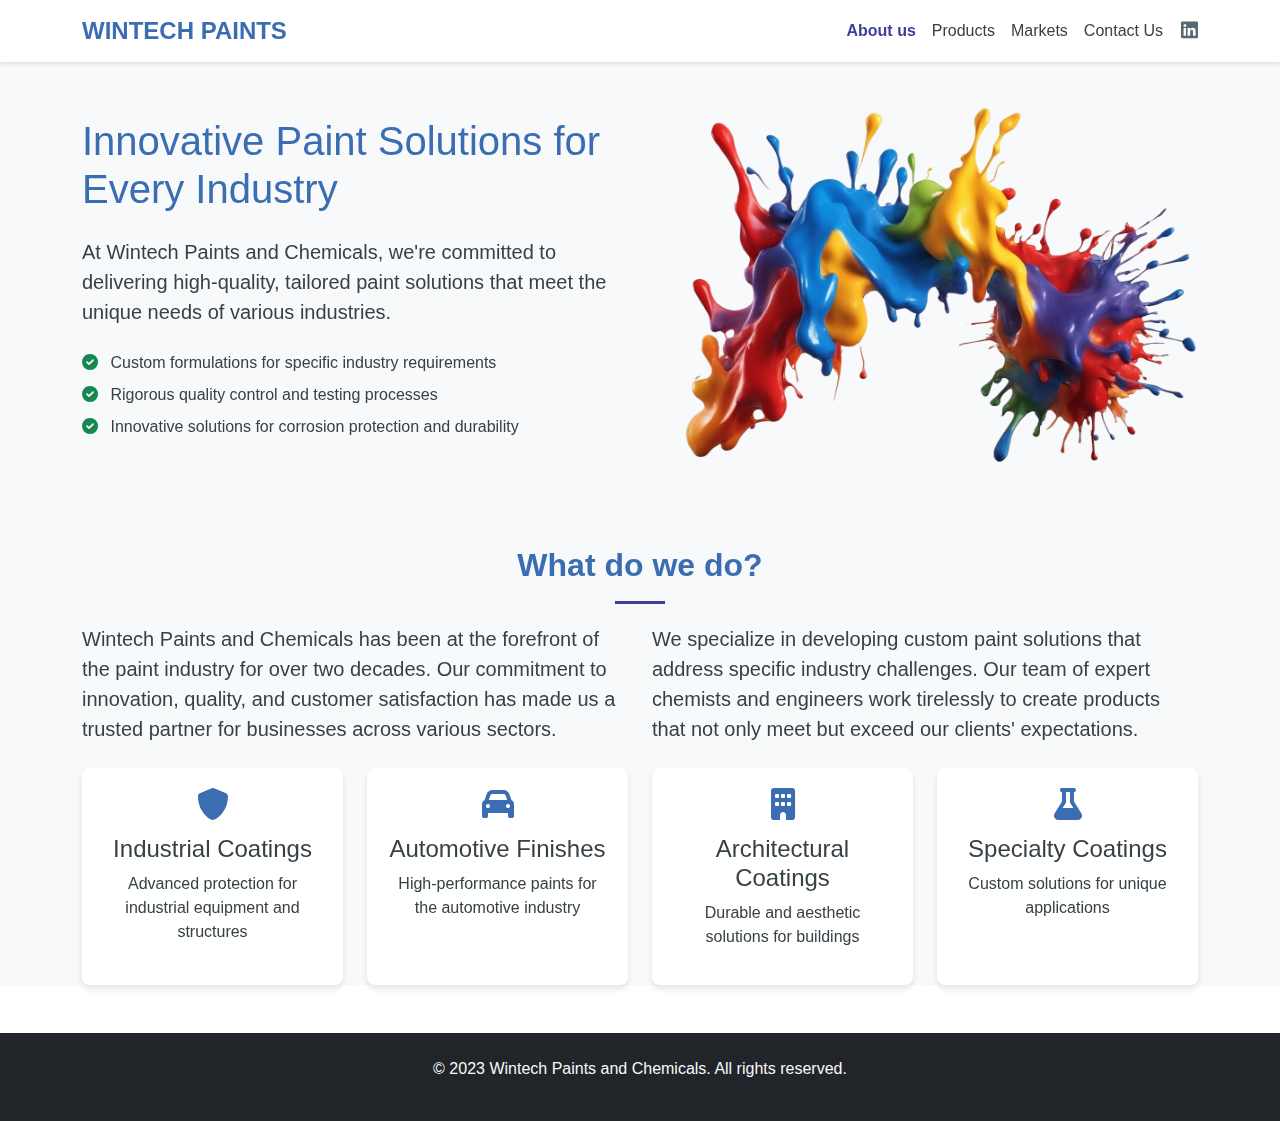
==== commit 36ea590f: "updated contact page" ====
--- a/index.html
+++ b/index.html
@@ -26,8 +26,13 @@
             font-weight: 500;
             transition: color 0.3s ease;
         }
-        .nav-link:hover, .nav-link.active {
+        .nav-link:hover {
             color: #DA434C !important;
+        }
+
+        .nav-link.active {
+            color: #3F3F9A !important;
+            font-weight: bold;
         }
         .hero-section {
             background-color: #f8f9fa;
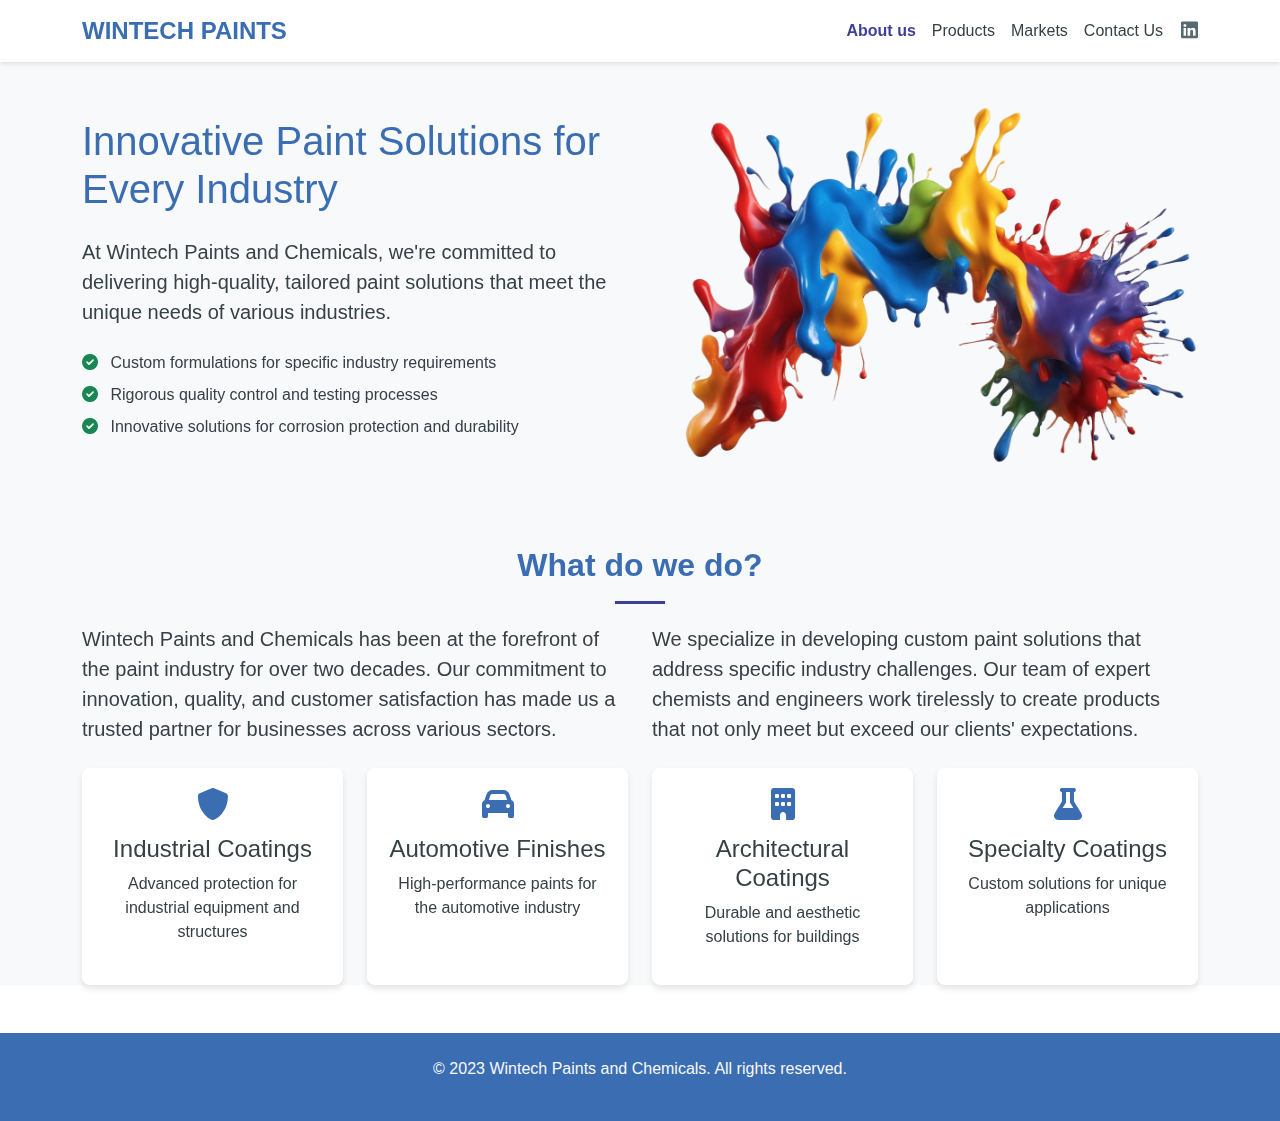
==== commit 8cc4d3d1: "fat" ====
--- a/index.html
+++ b/index.html
@@ -280,7 +280,7 @@
         </div>
     </section>
 
-    <footer class="bg-dark text-light py-4 mt-5">
+    <footer class="text-light py-4 mt-5" style="background-color: #3A6DB2;">
         <div class="container text-center">
             <p>&copy; 2023 Wintech Paints and Chemicals. All rights reserved.</p>
         </div>
